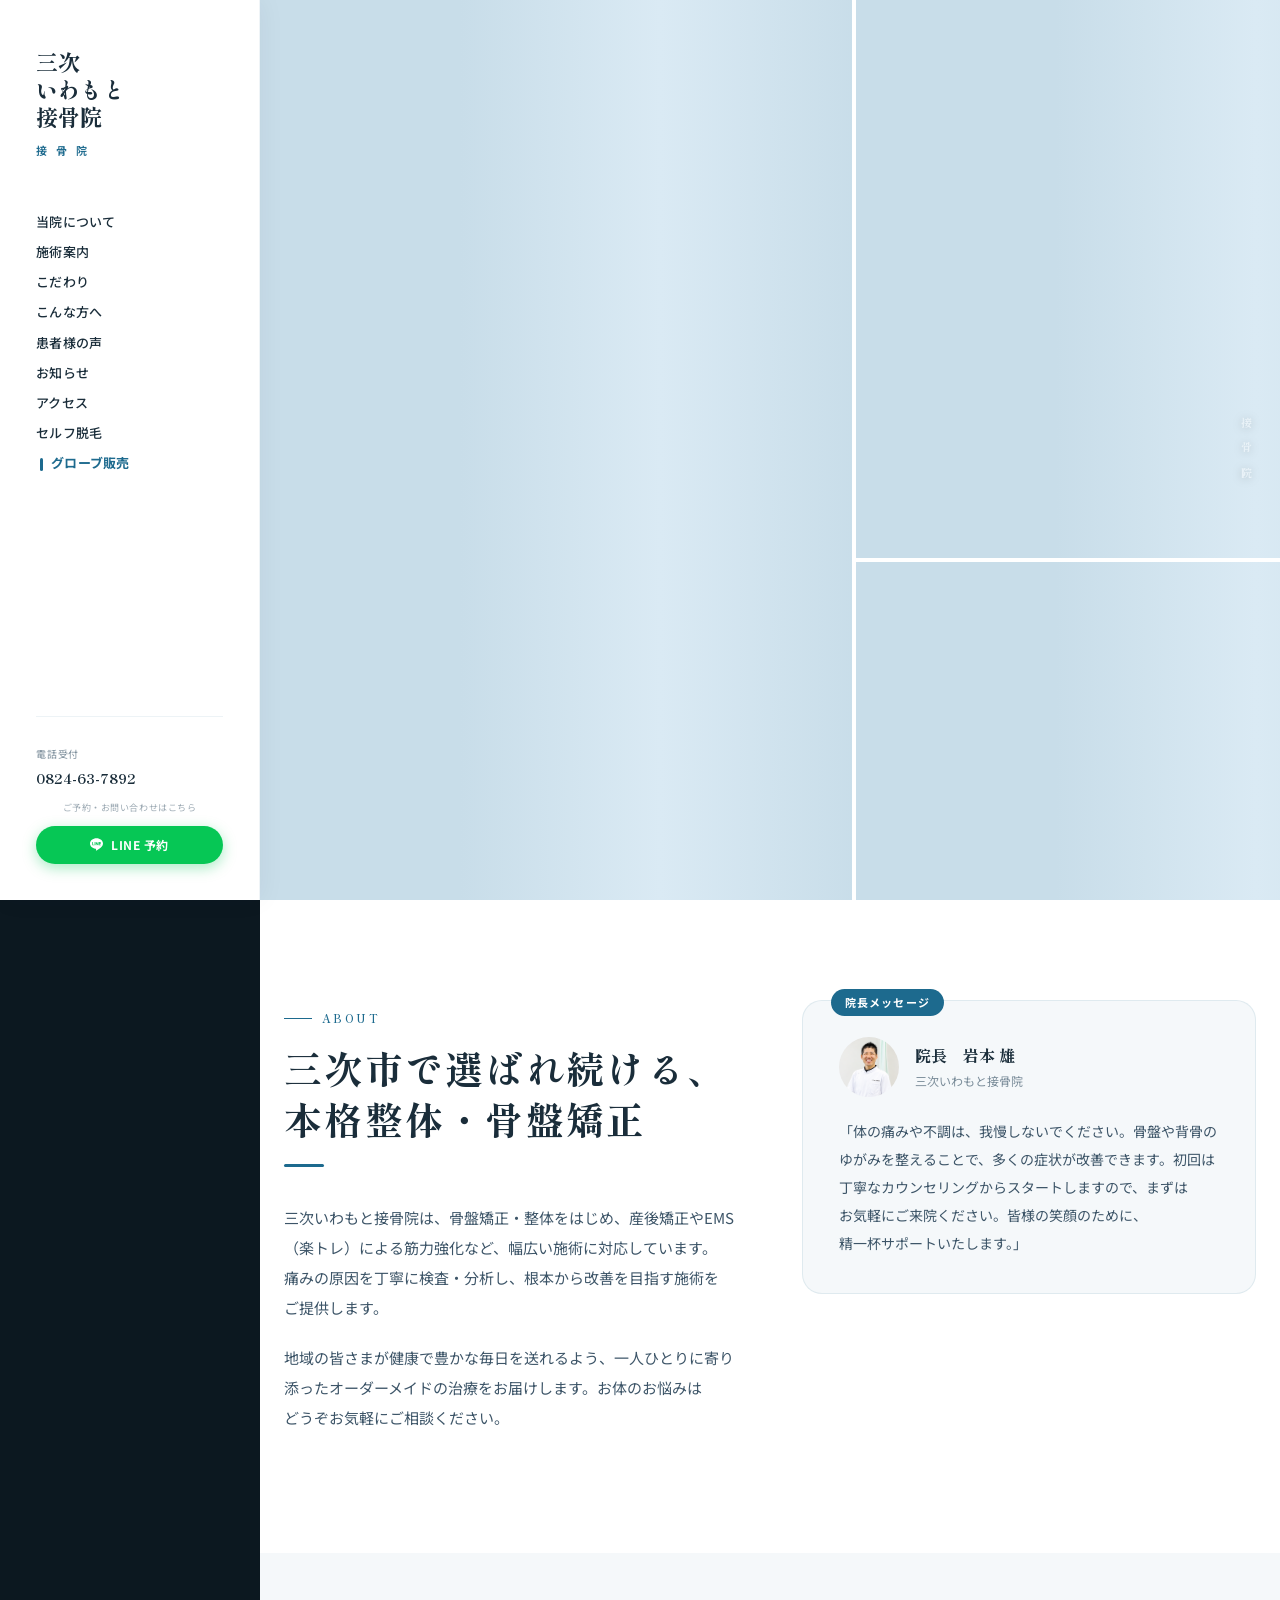
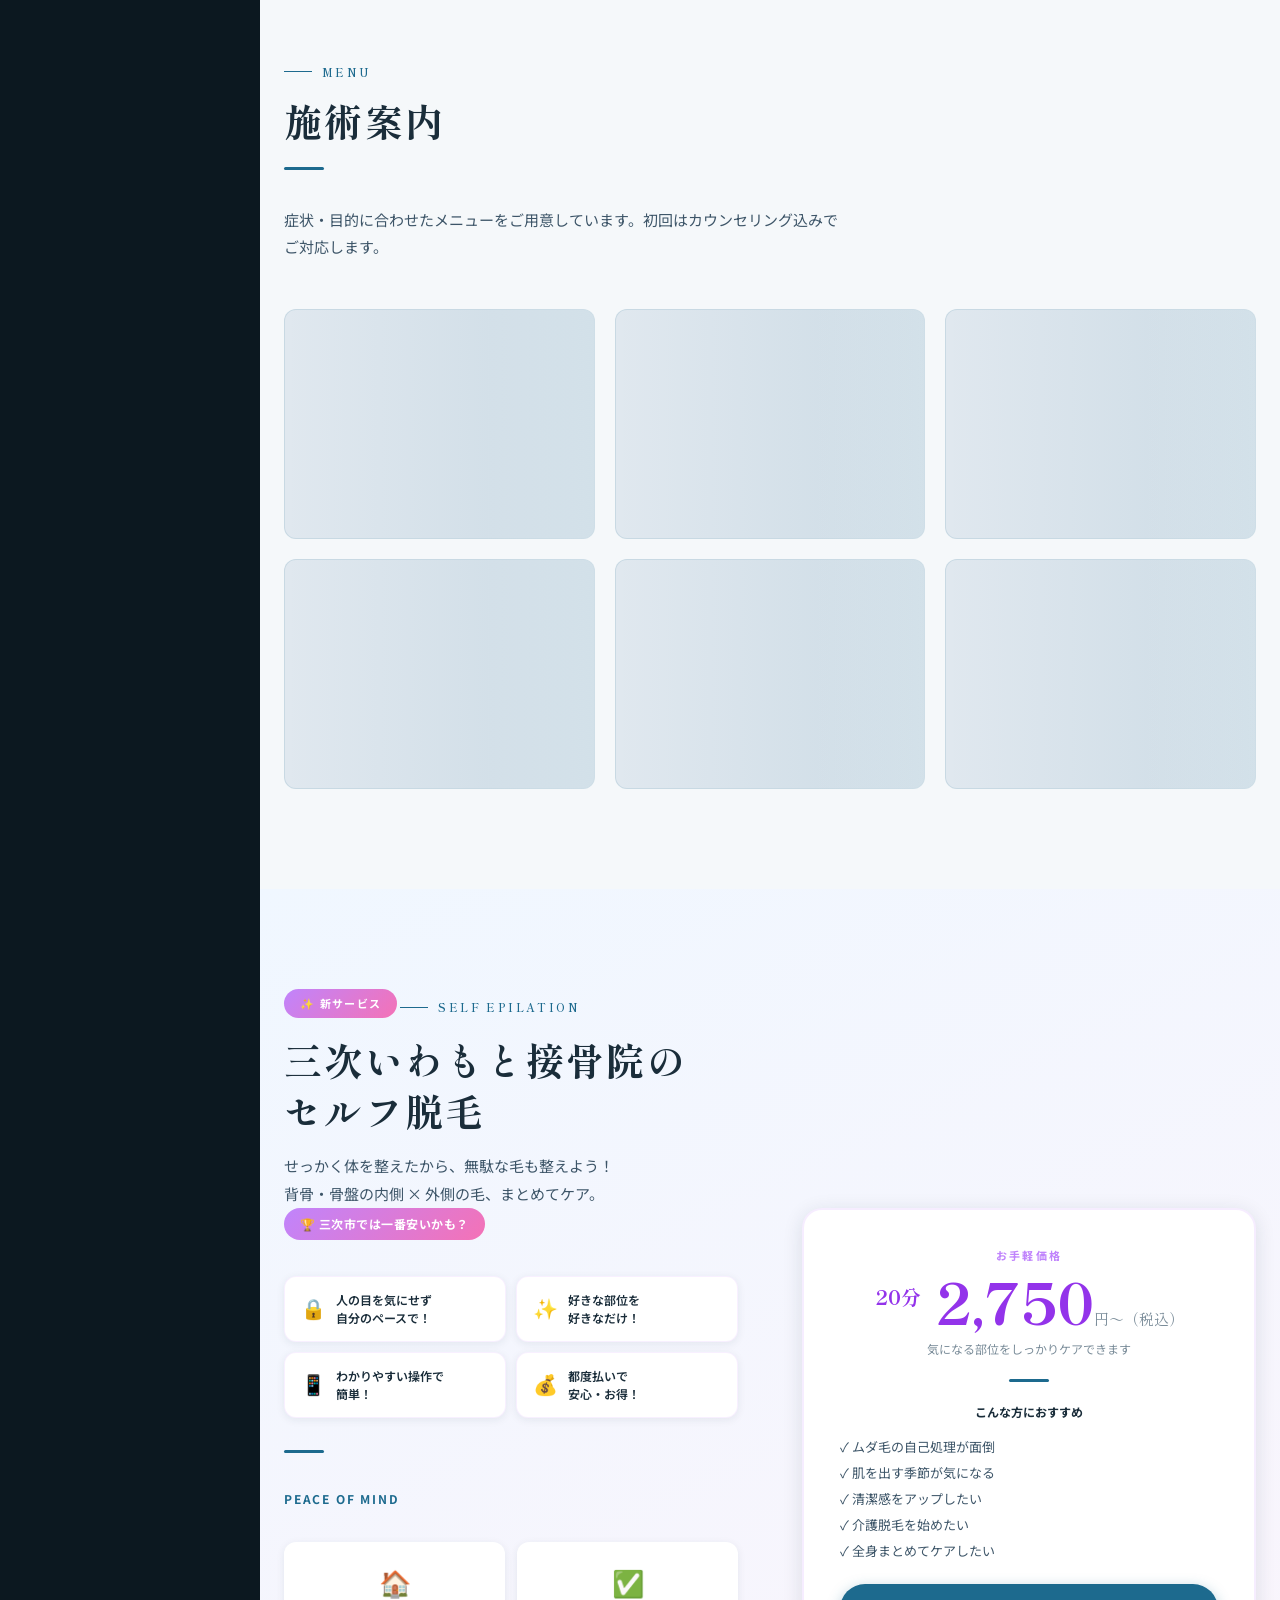
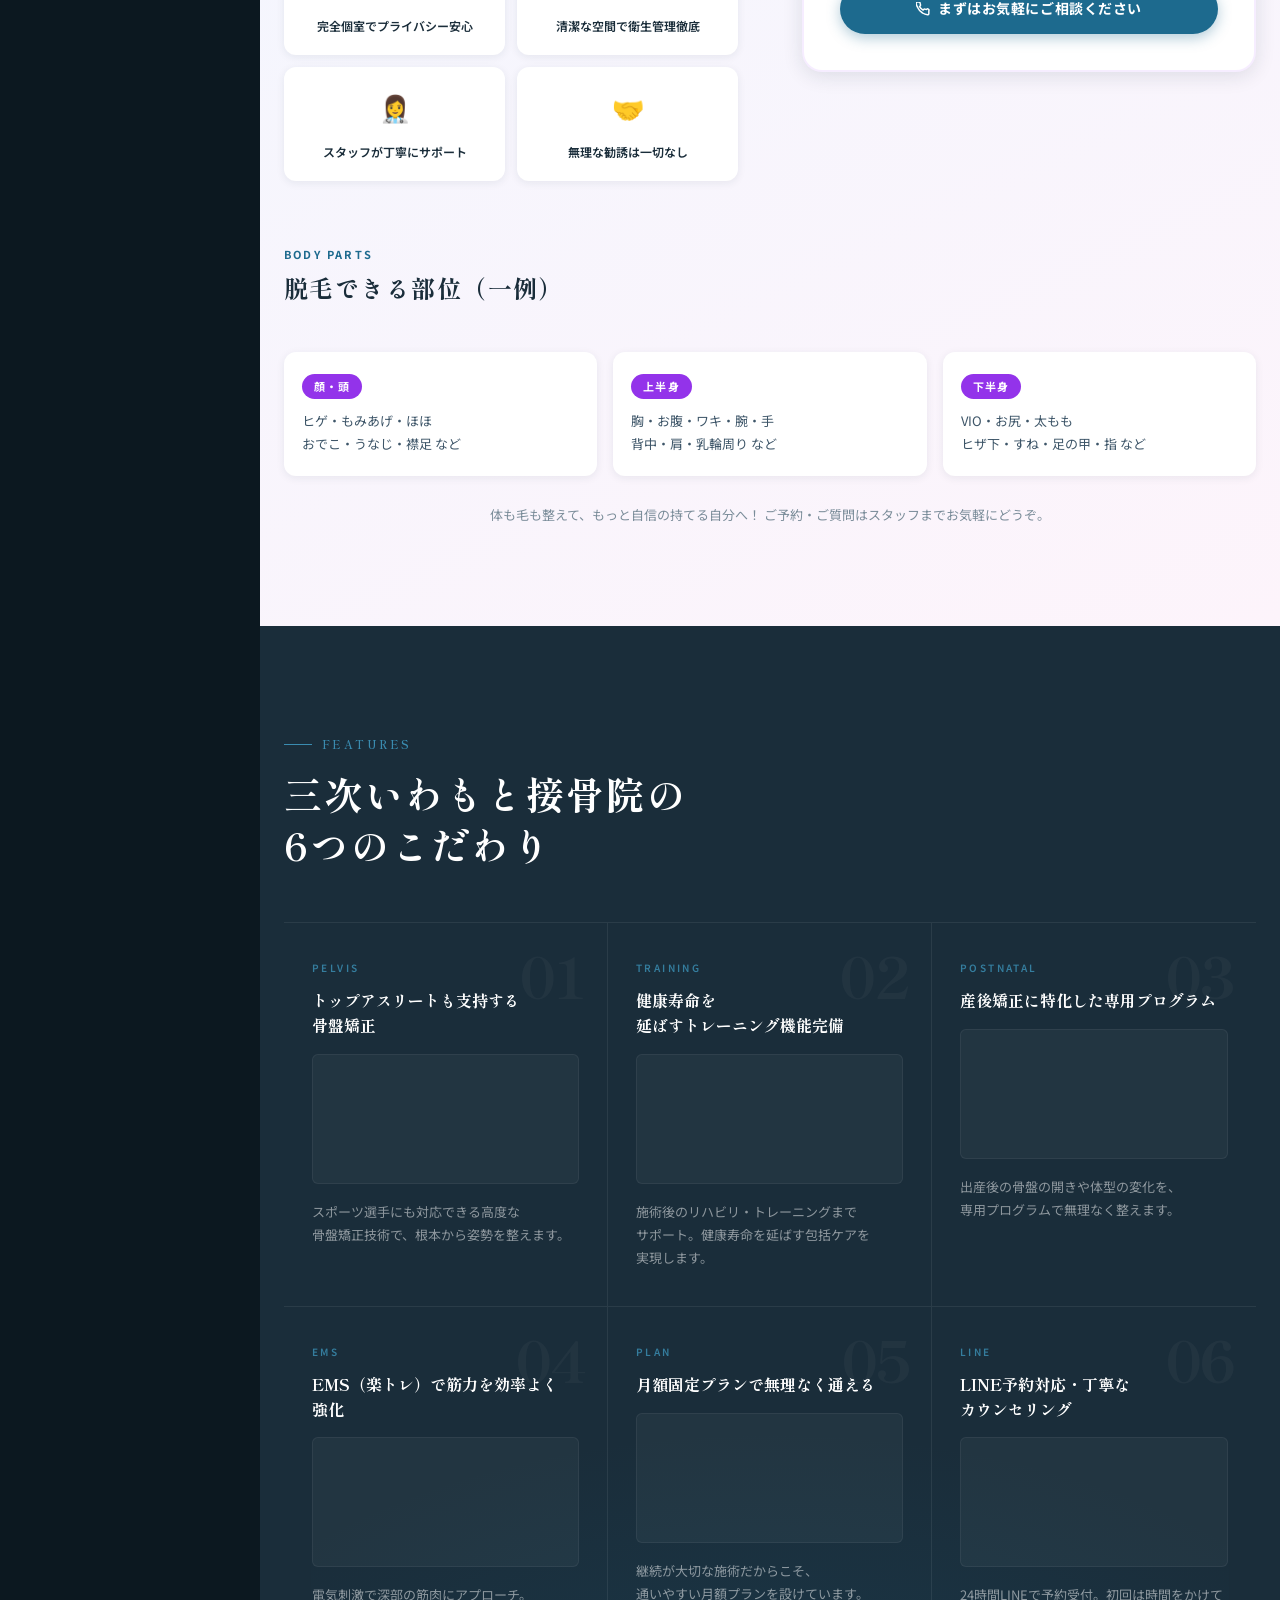
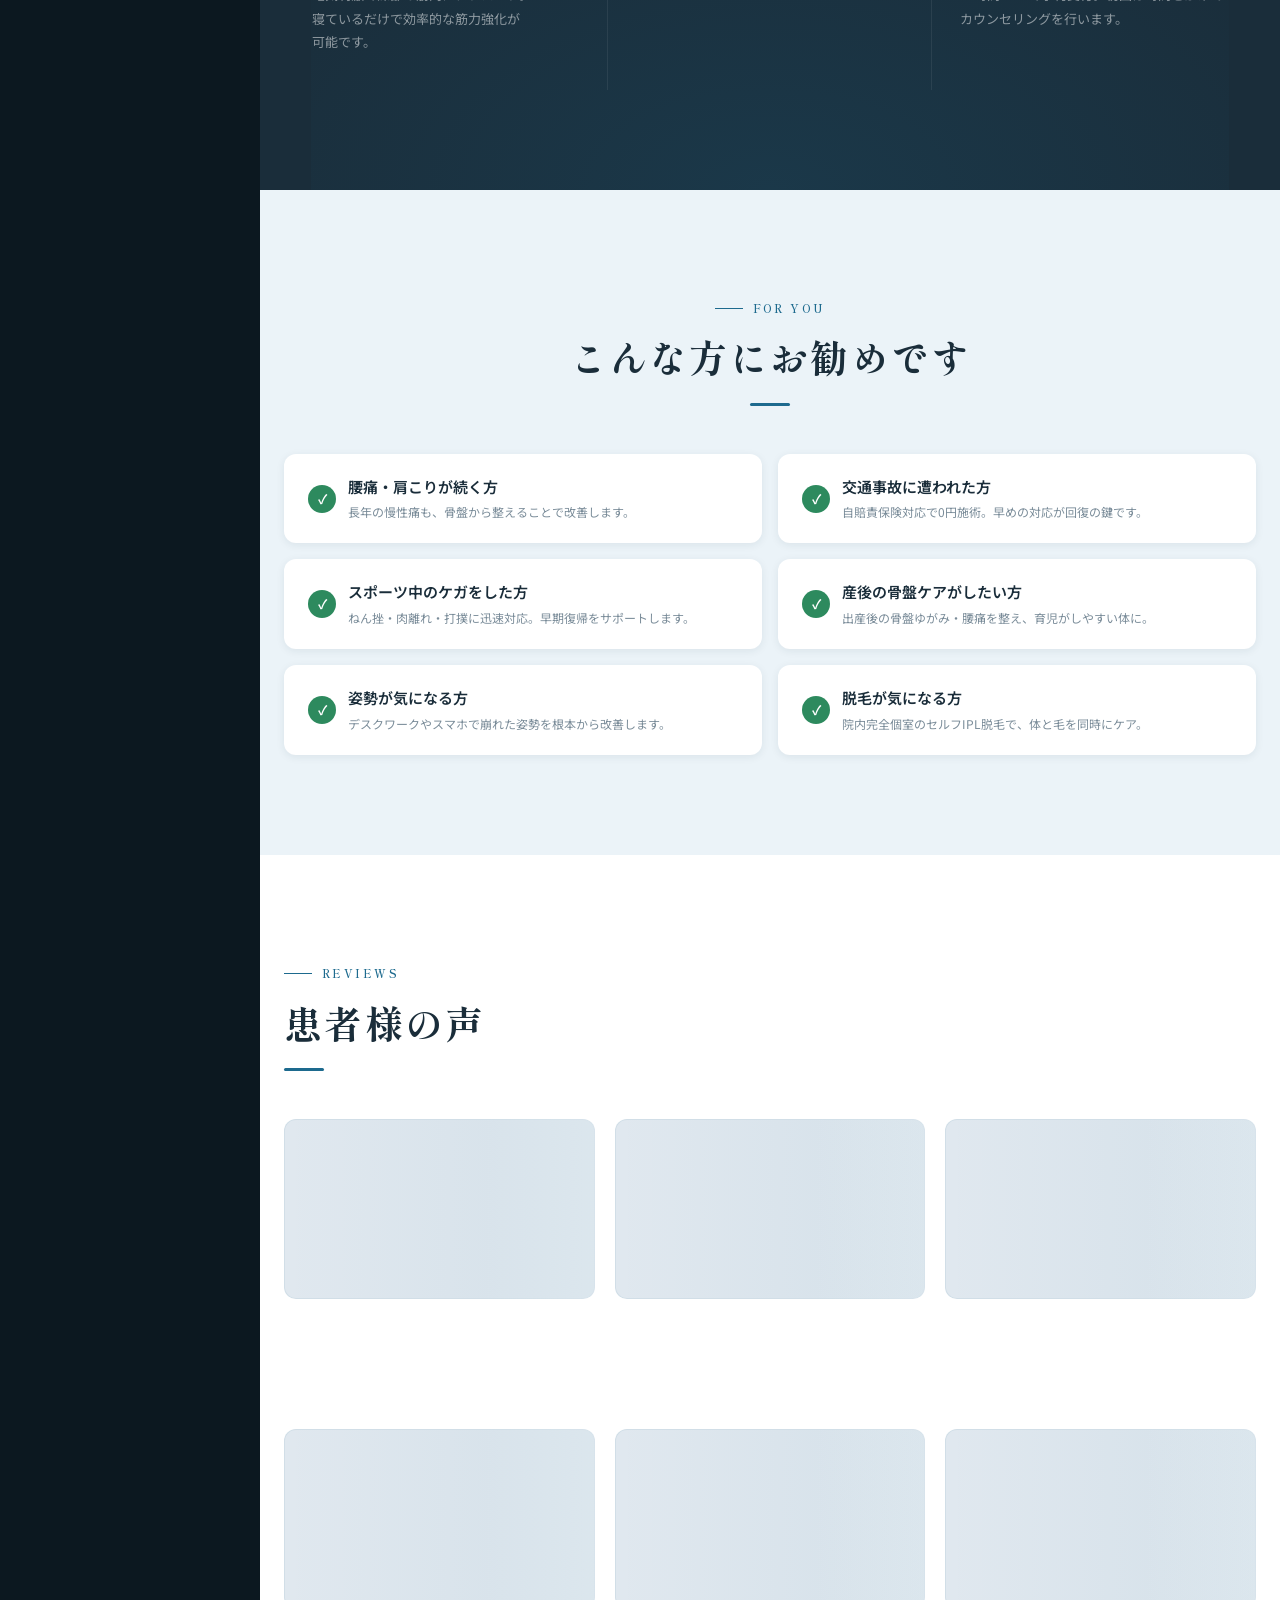
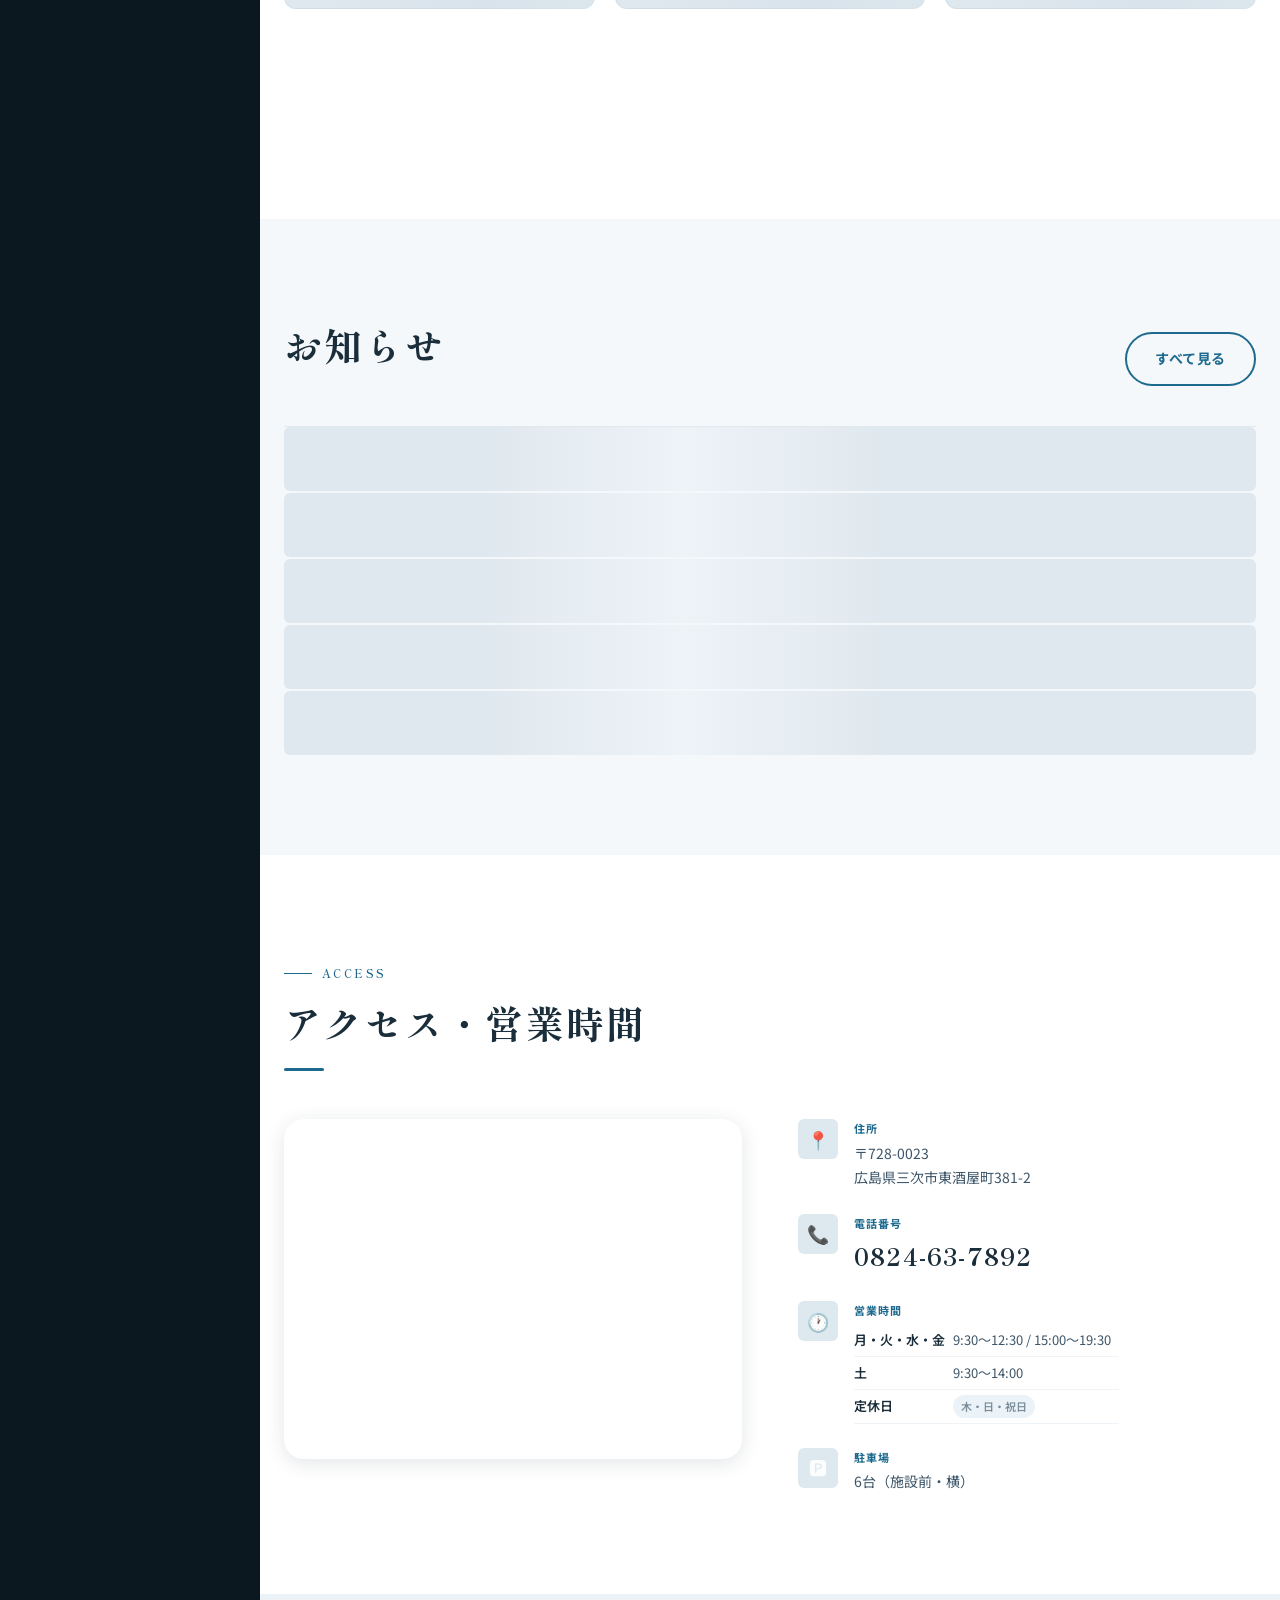
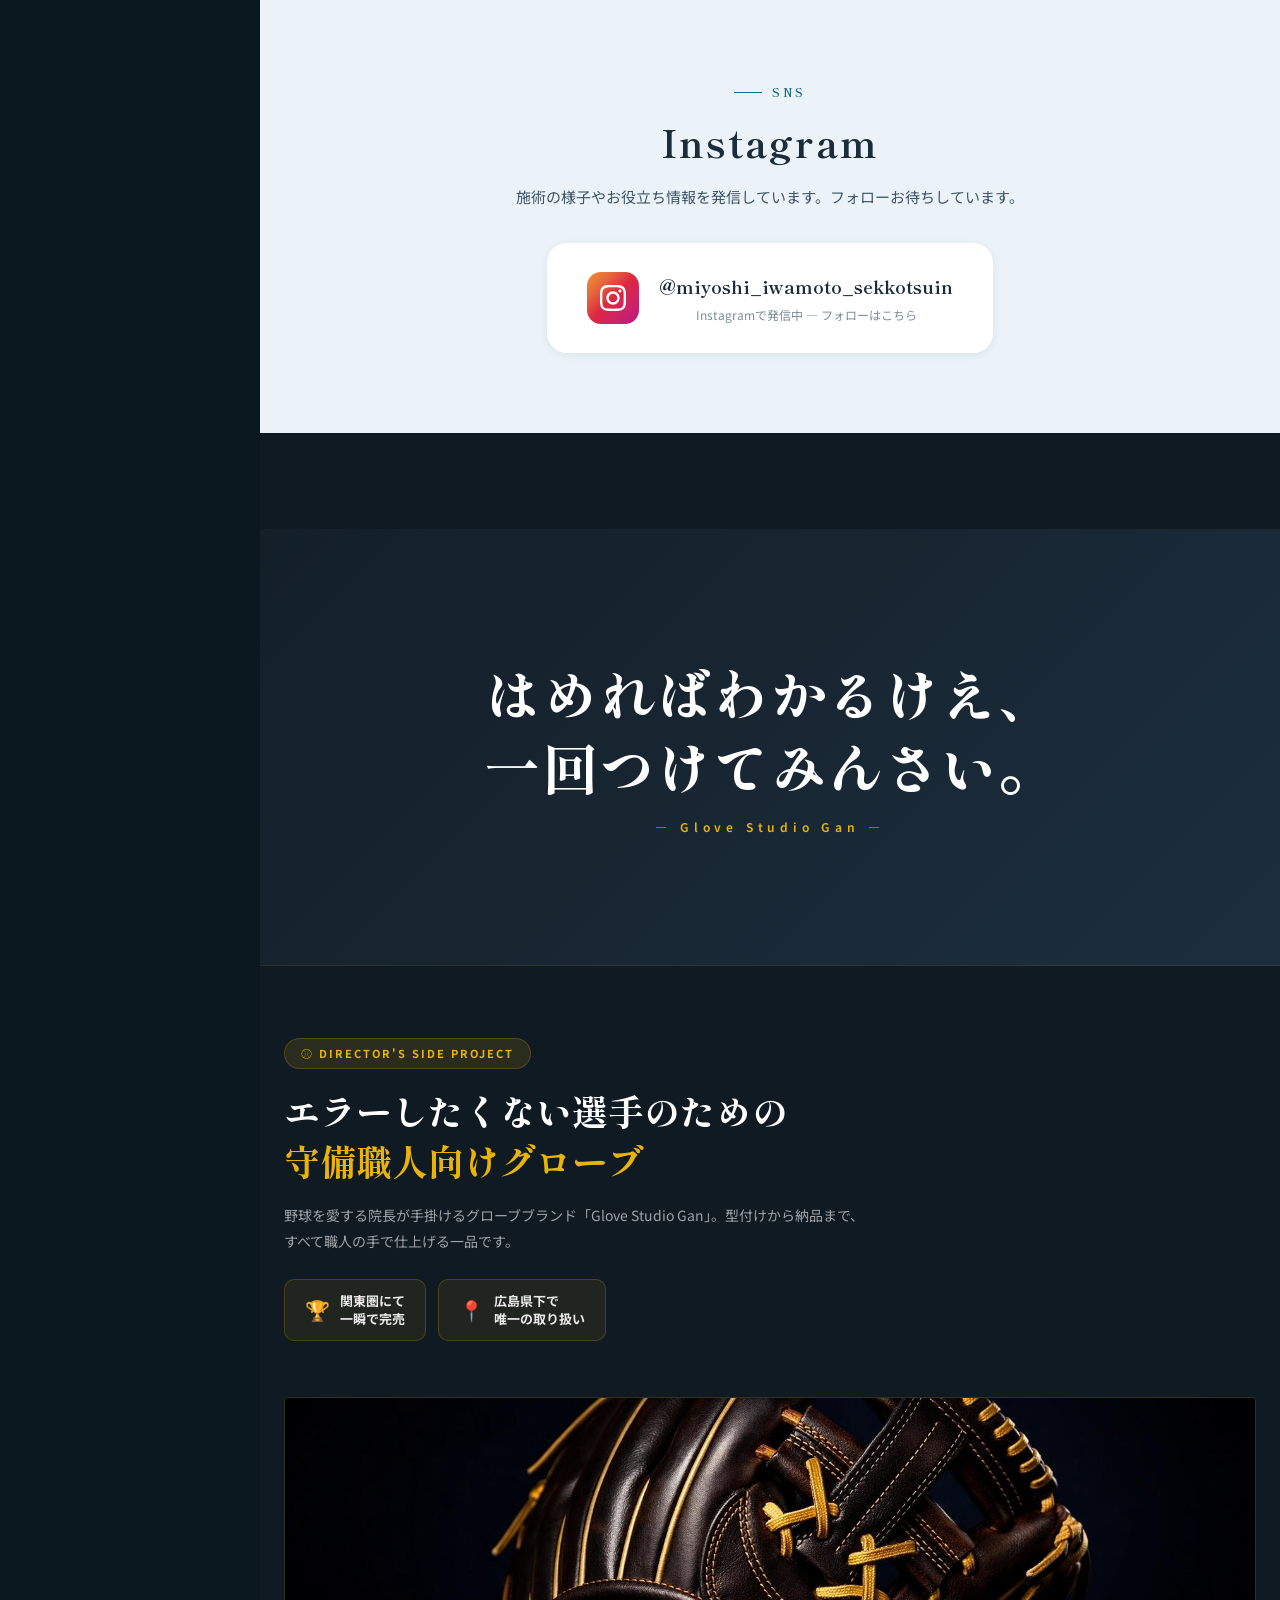
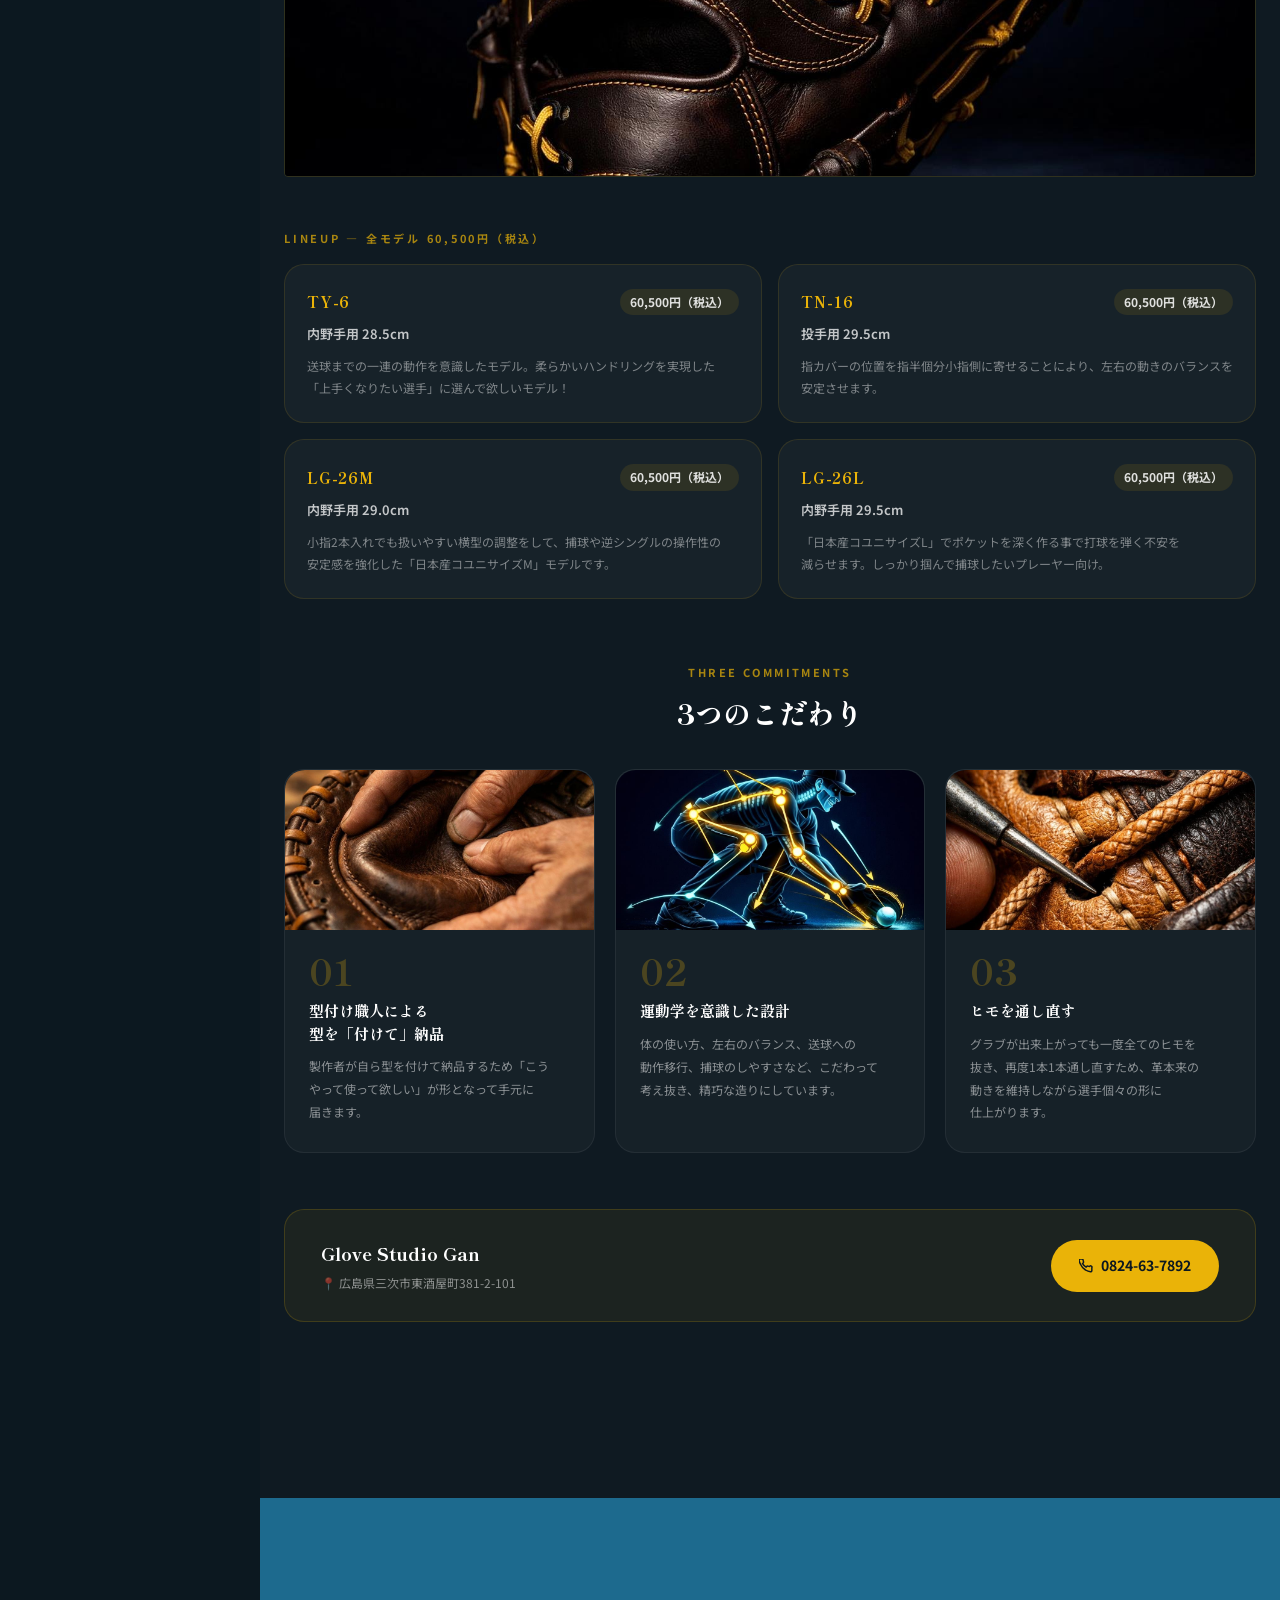
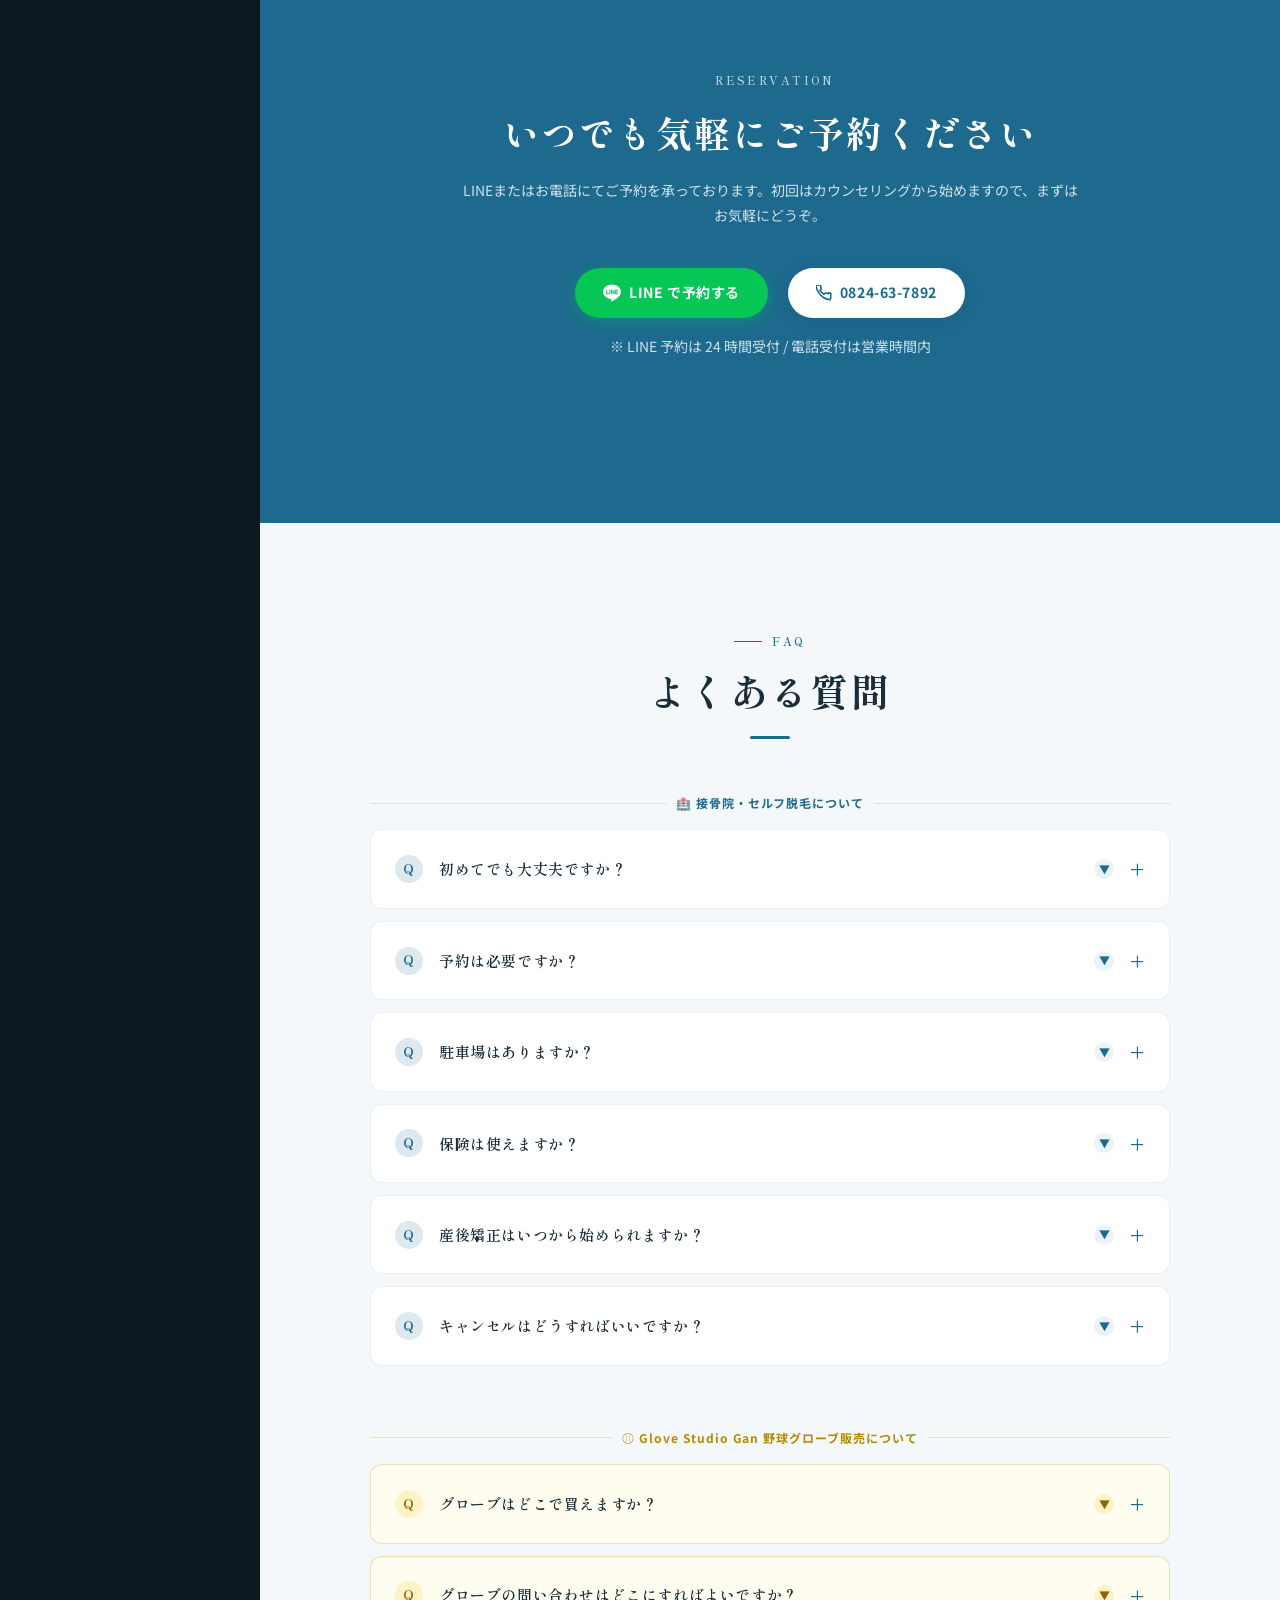
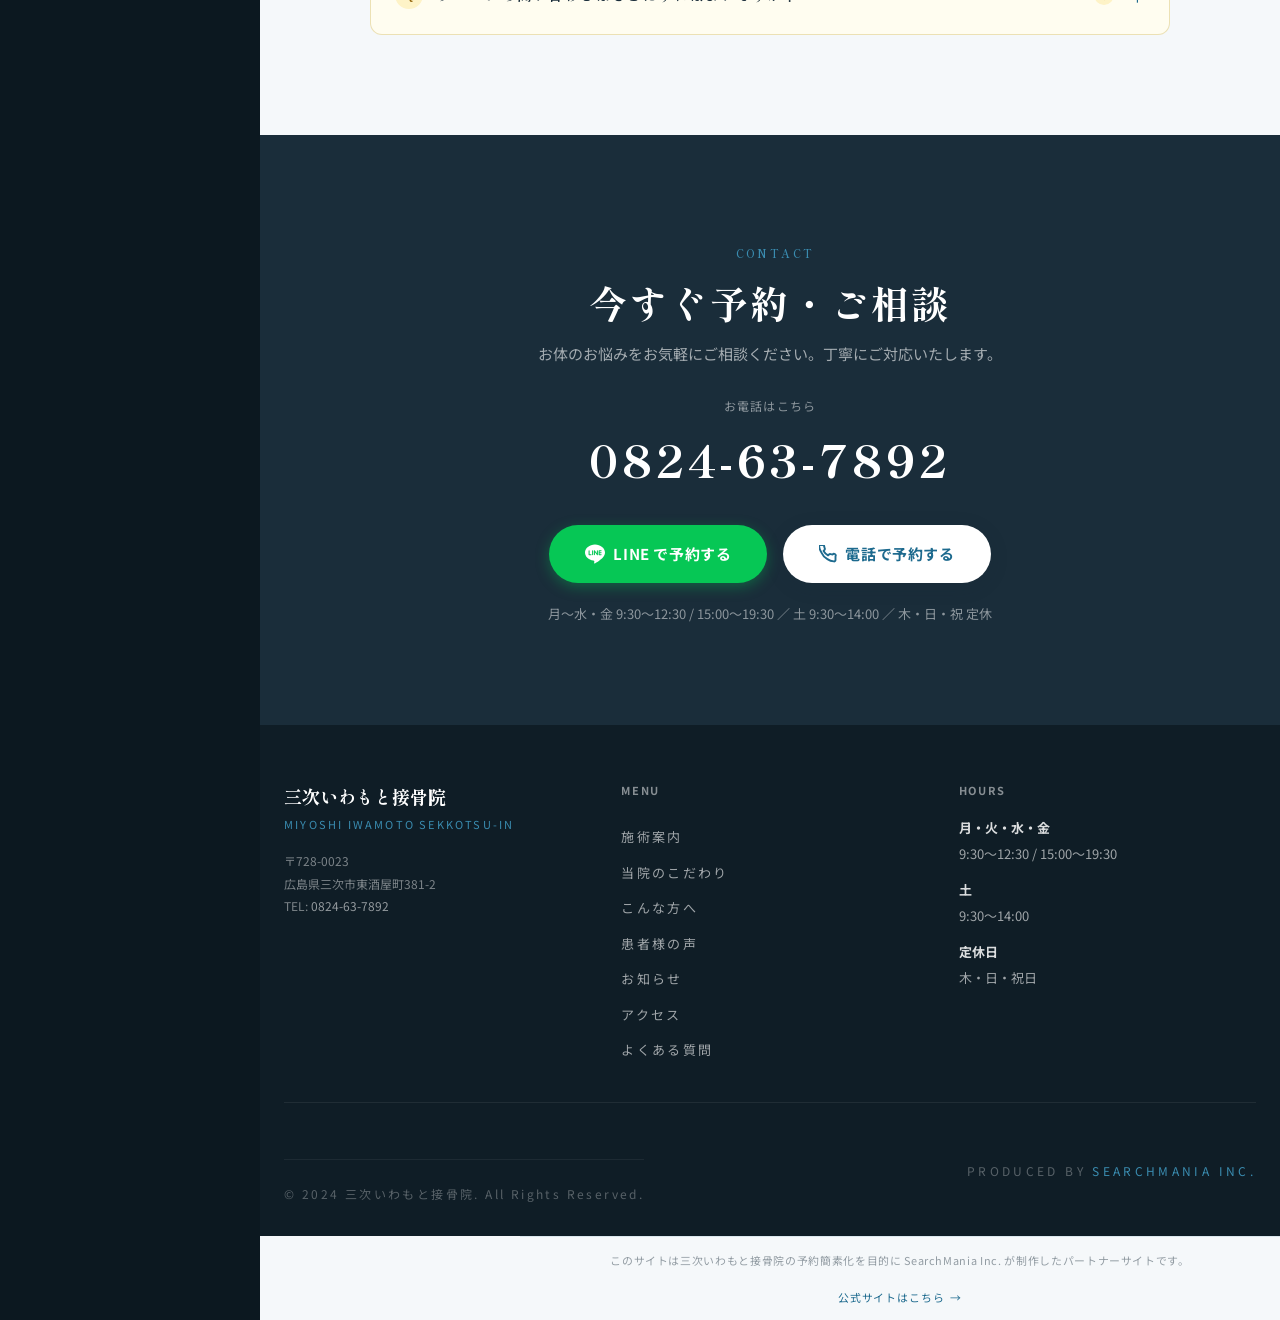
==== index.html @ 4d58960d "fix: equalize review card heights (fixed grid-auto-rows)" ====
<!DOCTYPE html>
<html lang="ja">
<head>
  <meta charset="UTF-8">
  <meta name="viewport" content="width=device-width, initial-scale=1.0">
  <title>三次いわもと接骨院 | 骨盤矯正・整体 | 広島県三次市</title>
  <meta name="description" content="広島県三次市の接骨院。骨盤矯正・整体・産後矯正・EMS（楽トレ）に対応。トップアスリートも支持する本格施術。LINE予約受付中。TEL 0824-63-7892。">
  <link rel="canonical" href="https://miyoshi-iwamoto.search-mania.net/">
  <link rel="icon" href="./favicon.svg" type="image/svg+xml">
  <meta name="google-site-verification" content="LZg90oxtbqi0v6An7Fc0uO3ufbqcmW4_Qp9mCI2u6wk" />
  <meta property="og:title" content="三次いわもと接骨院 | 骨盤矯正・整体 | 広島県三次市">
  <meta property="og:description" content="広島県三次市の接骨院。骨盤矯正・整体・産後矯正・EMS（楽トレ）に対応。LINE予約受付中。">
  <meta property="og:url" content="https://miyoshi-iwamoto.search-mania.net/">
  <meta property="og:image" content="./ogp.svg">
  <meta property="og:type" content="website">
  <meta name="twitter:card" content="summary_large_image">

  <!-- Fonts -->
  <link rel="preconnect" href="https://fonts.googleapis.com">
  <link rel="preconnect" href="https://fonts.gstatic.com" crossorigin>
  <link href="https://fonts.googleapis.com/css2?family=Shippori+Mincho:wght@400;600;700;800&family=Noto+Sans+JP:wght@300;400;500;700&display=swap" rel="stylesheet">

  <link rel="stylesheet" href="shared.css">

  <!-- JSON-LD -->
  <script type="application/ld+json">
  {
    "@context": "https://schema.org",
    "@type": "MedicalBusiness",
    "inLanguage": "ja",
    "name": "三次いわもと接骨院",
    "url": "https://miyoshi-iwamoto.search-mania.net/",
    "telephone": "0824-63-7892",
    "address": {
      "@type": "PostalAddress",
      "streetAddress": "東酒屋町381-2",
      "addressLocality": "三次市",
      "addressRegion": "広島県",
      "postalCode": "728-0023",
      "addressCountry": "JP"
    },
    "openingHoursSpecification": [
      {
        "@type": "OpeningHoursSpecification",
        "dayOfWeek": ["Monday","Tuesday","Wednesday","Friday"],
        "opens": "09:30",
        "closes": "12:30"
      },
      {
        "@type": "OpeningHoursSpecification",
        "dayOfWeek": ["Monday","Tuesday","Wednesday","Friday"],
        "opens": "15:00",
        "closes": "19:30"
      },
      {
        "@type": "OpeningHoursSpecification",
        "dayOfWeek": ["Saturday"],
        "opens": "09:30",
        "closes": "14:00"
      }
    ],
    "image": "https://miyoshi-iwamoto.search-mania.net/ogp.svg",
    "description": "広島県三次市の接骨院。骨盤矯正・整体・産後矯正・EMS（楽トレ）に対応。",
    "medicalSpecialty": "Musculoskeletal",
    "sameAs": [
      "https://mis-jsn.com/",
      "https://www.instagram.com/miyoshi_iwamoto_sekkotsuin/"
    ]
  }
  </script>

  <style>
    /* ===== CSS Variables ===== */
    :root {
      --bg: #F5F8FA;
      --bg-2: #EBF3F8;
      --bg-dark: #1A2D3A;
      --ink: #1A2D3A;
      --ink-soft: #3D5568;
      --accent: #1D6A8E;
      --accent-soft: #3A8CB0;
      --accent-faded: rgba(29, 106, 142, 0.15);
      --green: #2D8A5E;
      --muted: #7A8C99;
      --white: #FFFFFF;

      --font-display: 'Shippori Mincho', 'Hiragino Mincho ProN', serif;
      --font-body: 'Noto Sans JP', 'Hiragino Sans', sans-serif;

      --r-sm: 6px;
      --r-md: 12px;
      --r-lg: 20px;

      --shadow-sm: 0 2px 8px rgba(26,45,58,0.08);
      --shadow-md: 0 4px 20px rgba(26,45,58,0.12);
      --shadow-lg: 0 8px 40px rgba(26,45,58,0.16);

      --max-w: 1100px;
      --sidebar-w: 260px;
    }

    /* ===== Reset & Base ===== */
    *, *::before, *::after { box-sizing: border-box; margin: 0; padding: 0; }
    html { scroll-behavior: smooth; background: #0c1820; overflow-x: hidden; max-width: 100vw; }
    body {
      font-family: var(--font-body);
      background: var(--bg);
      color: var(--ink);
      line-height: 1.7;
      font-size: 15px;
      -webkit-font-smoothing: antialiased;
      margin-left: var(--sidebar-w);
      word-break: auto-phrase;
      overflow-x: hidden;
    }
    @media (max-width: 860px) {
      body { margin-left: 0 !important; padding-top: 60px; overflow-x: hidden; }
    }
    img { max-width: 100%; height: auto; display: block; }
    a { color: inherit; text-decoration: none; }
    ul, ol { list-style: none; }
    button { cursor: pointer; border: none; background: none; font: inherit; }

    /* ===== Utility ===== */
    .wrap { max-width: var(--max-w); margin: 0 auto; padding: 0 24px; }
    .section-label {
      font-family: var(--font-display);
      font-size: 11px;
      font-weight: 600;
      letter-spacing: 0.22em;
      text-transform: uppercase;
      color: var(--accent);
      display: inline-flex;
      align-items: center;
      gap: 10px;
      margin-bottom: 14px;
    }
    .section-label::before {
      content: '';
      display: inline-block;
      width: 0;
      height: 1px;
      background: currentColor;
      transition: width 0.8s cubic-bezier(0.16, 1, 0.3, 1) 0.15s;
    }
    .reveal.in .section-label::before,
    .in .section-label::before {
      width: 28px;
    }
    .section-title {
      font-family: var(--font-display);
      font-size: clamp(26px, 4vw, 38px);
      font-weight: 700;
      color: var(--ink);
      line-height: 1.35;
      margin-bottom: 16px;
    }
    .section-lead {
      font-size: 15px;
      color: var(--ink-soft);
      max-width: 620px;
      line-height: 1.85;
    }

    /* ===== Reveal ===== */
    .reveal {
      opacity: 0;
      transform: translateY(24px);
      transition: opacity 0.7s cubic-bezier(0.16, 1, 0.3, 1), transform 0.7s cubic-bezier(0.16, 1, 0.3, 1);
    }
    .reveal.in {
      opacity: 1;
      transform: none;
    }
    .reveal-clip {
      clip-path: inset(0 100% 0 0);
      opacity: 0;
      transition: opacity 0.4s ease, clip-path 0.9s cubic-bezier(0.16, 1, 0.3, 1);
    }
    .reveal-clip.in {
      clip-path: inset(0 0% 0 0);
      opacity: 1;
    }
    .reveal-stagger > * {
      opacity: 0;
      transform: translateY(20px);
      transition: opacity 0.6s cubic-bezier(0.16, 1, 0.3, 1), transform 0.6s cubic-bezier(0.16, 1, 0.3, 1);
    }
    .reveal-stagger > *.in {
      opacity: 1;
      transform: none;
    }
    .reveal-stagger > *:nth-child(1) { transition-delay: 0.04s; }
    .reveal-stagger > *:nth-child(2) { transition-delay: 0.10s; }
    .reveal-stagger > *:nth-child(3) { transition-delay: 0.16s; }
    .reveal-stagger > *:nth-child(4) { transition-delay: 0.22s; }
    .reveal-stagger > *:nth-child(5) { transition-delay: 0.28s; }
    .reveal-stagger > *:nth-child(6) { transition-delay: 0.34s; }

    /* ===== Buttons ===== */
    .btn {
      display: inline-flex;
      align-items: center;
      justify-content: center;
      gap: 8px;
      padding: 13px 28px;
      border-radius: 50px;
      font-family: var(--font-body);
      font-size: 14px;
      font-weight: 700;
      letter-spacing: 0.04em;
      transition: all 0.25s ease;
      white-space: nowrap;
    }
    .btn-primary {
      background: var(--accent);
      color: var(--white);
      box-shadow: 0 4px 14px rgba(29,106,142,0.35);
    }
    .btn-primary:hover {
      background: var(--accent-soft);
      transform: translateY(-1px);
      box-shadow: 0 6px 20px rgba(29,106,142,0.45);
    }
    .btn-outline {
      border: 2px solid var(--accent);
      color: var(--accent);
    }
    .btn-outline:hover {
      background: var(--accent-faded);
    }
    .btn-line {
      background: #06C755;
      color: var(--white);
      box-shadow: 0 4px 14px rgba(6,199,85,0.35);
    }
    .btn-line:hover {
      background: #05b04c;
      transform: translateY(-1px);
    }
    .btn-white {
      background: var(--white);
      color: var(--accent);
      box-shadow: var(--shadow-md);
    }
    .btn-white:hover {
      background: var(--bg-2);
      transform: translateY(-1px);
    }
    .btn-tel {
      background: var(--bg-dark);
      color: var(--white);
    }
    .btn-tel:hover {
      background: #253f52;
      transform: translateY(-1px);
    }

    /* ===== CMS Loading (skeleton) ===== */
    @keyframes shimmer {
      0%   { background-position: -400px 0; }
      100% { background-position: 400px 0; }
    }
    @keyframes fadeInUp {
      from { opacity: 0; transform: translateY(28px); }
      to   { opacity: 1; transform: translateY(0); }
    }
    @keyframes clipReveal {
      from { clip-path: inset(0 100% 0 0); opacity: 0; }
      to   { clip-path: inset(0 0% 0 0); opacity: 1; }
    }
    @keyframes scaleIn {
      from { opacity: 0; transform: scale(0.95) translateY(16px); }
      to   { opacity: 1; transform: scale(1) translateY(0); }
    }
    .skel-base {
      background: linear-gradient(90deg, #e0e8ef 25%, #edf3f7 50%, #e0e8ef 75%);
      background-size: 800px 100%;
      animation: shimmer 1.4s infinite linear;
      border-radius: var(--r-sm);
    }

    /* ===== SIDEBAR ===== */
    #sidebar {
      position: fixed;
      left: 0; top: 0; height: 100vh; width: var(--sidebar-w);
      background: var(--white);
      z-index: 900;
      display: flex;
      flex-direction: column;
      padding: 48px 36px 0;
      border-right: 1px solid rgba(29,106,142,0.07);
      box-shadow: 2px 0 24px rgba(26,45,58,0.05);
      overflow-y: hidden;
    }
    .sidebar-logo {
      display: block;
      text-decoration: none;
      margin-bottom: 52px;
      flex-shrink: 0;
    }
    .sidebar-logo .name {
      font-family: var(--font-display);
      font-size: 22px;
      font-weight: 800;
      color: var(--ink);
      line-height: 1.25;
      letter-spacing: 0.01em;
    }
    .sidebar-logo .sub {
      font-size: 11px;
      letter-spacing: 0.32em;
      color: var(--accent);
      margin-top: 10px;
      font-weight: 600;
    }
    .sidebar-nav {
      display: flex;
      flex-direction: column;
      gap: 8px;
      flex: 1;
      overflow-y: auto;
      overflow-x: hidden;
      padding-bottom: 16px;
      scrollbar-width: none;
      -ms-overflow-style: none;
    }
    .sidebar-nav::-webkit-scrollbar { display: none; }
    .sidebar-nav a {
      font-size: 13px;
      font-weight: 500;
      color: var(--ink);
      letter-spacing: 0.02em;
      transition: color 0.2s, transform 0.2s;
      display: block;
      text-decoration: none;
    }
    .sidebar-nav a:hover { color: var(--accent); transform: translateX(4px); }
    .sidebar-nav a.active {
      color: var(--accent);
      font-weight: 700;
      transform: translateX(4px);
    }
    .sidebar-nav a.active::before {
      content: '';
      display: inline-block;
      width: 3px;
      height: 1em;
      background: var(--accent);
      border-radius: 2px;
      margin-right: 8px;
      vertical-align: middle;
    }
    .sidebar-bottom {
      flex-shrink: 0;
      padding: 28px 0 36px;
      display: flex;
      flex-direction: column;
      gap: 10px;
      border-top: 1px solid rgba(29,106,142,0.08);
      background: var(--white);
    }
    .sidebar-reserve-label {
      display: block;
      font-size: 9px;
      letter-spacing: 0.06em;
      color: var(--muted);
      text-align: center;
      opacity: 0.75;
    }
    .sidebar-tel {
      display: block;
      text-decoration: none;
    }
    .sidebar-tel small {
      display: block;
      font-size: 10px;
      letter-spacing: 0.08em;
      color: var(--muted);
      margin-bottom: 3px;
    }
    .sidebar-tel span {
      font-family: var(--font-display);
      font-size: 14px;
      font-weight: 700;
      color: var(--ink);
    }
    @media (max-width: 860px) {
      body { margin-left: 0 !important; padding-top: 52px; overflow-x: hidden; width: 100%; max-width: 100vw; }
      section { padding-left: 0 !important; padding-right: 0 !important; }
      section[id] { scroll-margin-top: 52px; }
      #sidebar {
        width: 100%; height: 52px;
        flex-direction: row; align-items: stretch;
        padding: 0 10px 0 14px;
        box-shadow: var(--shadow-sm);
        border-right: none;
        border-bottom: 1px solid rgba(29,106,142,0.08);
        position: fixed; top: 0; left: 0; right: 0; bottom: auto;
        overflow: hidden;
        gap: 0;
      }
      .sidebar-logo {
        margin-bottom: 0; flex-shrink: 0;
        display: flex; align-items: center; padding-right: 10px;
      }
      .sidebar-logo .name {
        font-size: 11px; line-height: 1.2; white-space: nowrap;
      }
      .sidebar-logo .name br { display: none; }
      .sidebar-logo .sub { display: none; }
      .sidebar-nav {
        display: flex;
        flex-direction: row;
        flex: 1;
        overflow-x: auto;
        overflow-y: hidden;
        scrollbar-width: none;
        -ms-overflow-style: none;
        gap: 0;
        padding: 0;
        align-items: stretch;
      }
      .sidebar-nav::-webkit-scrollbar { display: none; }
      .sidebar-nav a {
        flex: 0 0 auto;
        white-space: nowrap;
        padding: 0 10px;
        font-size: 11px;
        font-weight: 500;
        height: 52px;
        line-height: 52px;
        border-bottom: 2px solid transparent;
        display: block;
        transform: none !important;
        letter-spacing: 0.03em;
        transition: color 0.2s, border-color 0.2s;
      }
      .sidebar-nav a.active {
        color: var(--accent);
        font-weight: 600;
        border-bottom-color: var(--accent);
        transform: none !important;
      }
      .sidebar-nav a.active::before { display: none; }
      .sidebar-reserve-label { display: none; }
      .sidebar-bottom {
        position: static; flex-shrink: 0;
        flex-direction: row; margin-left: 0;
        gap: 0; align-items: center; background: transparent;
        padding: 0; border-top: none;
      }
      .sidebar-tel { display: none; }
      #h-line {
        width: 36px; height: 36px;
        border-radius: 50%;
        padding: 0 !important;
        font-size: 0 !important;
        flex-shrink: 0; gap: 0;
      }
      #h-line svg { width: 20px; height: 20px; }
    }
    @media (max-width: 480px) {
      .sidebar-nav a { padding: 0 8px; }
      .btn { white-space: normal !important; text-align: center; }
    }

    /* ===== MOBILE TABS (使用しない) ===== */
    .mobile-tabs { display: none !important; }

    /* ===== HERO ===== */
    #hero {
      min-height: 100svh;
      background: var(--bg-dark);
      position: relative;
      overflow: hidden;
    }
    .hero-visual {
      position: absolute;
      inset: 0;
    }
    .hero-grid {
      position: absolute; inset: 0;
      display: grid;
      grid-template-columns: 58% 42%;
      grid-template-rows: 62% 38%;
      gap: 4px;
      padding: 0;
      background: #fff;
    }
    .hero-grid .cell:first-child {
      grid-row: 1 / 3;
    }
    .hero-grid .cell {
      border-radius: 0;
      overflow: hidden;
      position: relative;
      background: #d8e6ef;
    }
    .hero-grid .cell.cms-loading {
      animation: shimmer 1.6s infinite linear;
      background: linear-gradient(90deg, #c8dde9 25%, #daeaf4 50%, #c8dde9 75%);
      background-size: 800px 100%;
    }
    .hero-grid .cell img {
      width: 100%; height: 100%;
      object-fit: cover; display: block;
      transition: transform 0.8s cubic-bezier(0.16, 1, 0.3, 1);
    }
    .hero-grid .cell:hover img { transform: scale(1.04); }
    .hero-vert-label {
      position: absolute;
      right: 24px; top: 50%; transform: translateY(-50%);
      writing-mode: vertical-rl;
      font-family: var(--font-display);
      font-size: 11px; letter-spacing: 0.5em;
      color: var(--white); opacity: 0.45;
      font-weight: 700; z-index: 3;
      pointer-events: none; user-select: none;
      text-shadow: 0 1px 8px rgba(0,0,0,0.4);
    }
    @media (max-width: 860px) {
      #hero { min-height: 65svh; }
      .hero-vert-label { display: none; }
      .hero-grid { gap: 3px; }
    }

    /* ===== ABOUT ===== */
    #about {
      padding: 100px 0;
      background: var(--white);
    }
    .about-inner {
      display: grid;
      grid-template-columns: 1fr 1fr;
      gap: 64px;
      align-items: start;
    }
    .about-body p {
      color: var(--ink-soft);
      line-height: 2;
      margin-bottom: 20px;
      font-size: 15px;
    }
    .about-card {
      background: var(--bg);
      border-radius: var(--r-lg);
      padding: 36px;
      border: 1px solid rgba(29,106,142,0.1);
      position: relative;
    }
    .about-card::before {
      content: '院長メッセージ';
      position: absolute;
      top: -12px;
      left: 28px;
      background: var(--accent);
      color: var(--white);
      font-size: 11px;
      font-weight: 700;
      letter-spacing: 0.1em;
      padding: 4px 14px;
      border-radius: 50px;
    }
    .about-director {
      display: flex;
      align-items: center;
      gap: 16px;
      margin-bottom: 20px;
    }
    .director-avatar {
      width: 60px;
      height: 60px;
      border-radius: 50%;
      background: var(--accent-faded);
      display: flex;
      align-items: center;
      justify-content: center;
      overflow: hidden;
      flex-shrink: 0;
    }
    .director-avatar img {
      width: 100%;
      height: 100%;
      object-fit: cover;
    }
    .director-avatar svg {
      width: 32px;
      height: 32px;
      fill: var(--accent);
    }
    .director-name {
      font-family: var(--font-display);
      font-size: 16px;
      font-weight: 700;
      color: var(--ink);
    }
    .director-title {
      font-size: 12px;
      color: var(--muted);
      margin-top: 2px;
    }
    .about-card p {
      font-size: 14px;
      color: var(--ink-soft);
      line-height: 2;
    }
    @media (max-width: 768px) {
      .about-inner { grid-template-columns: 1fr; gap: 40px; }
    }

    /* ===== MENU ===== */
    #menu {
      padding: 100px 0;
      background: var(--bg);
    }
    #menuGrid {
      display: grid;
      grid-template-columns: repeat(3, 1fr);
      gap: 20px;
      margin-top: 48px;
    }
    .menu-skel {
      height: 160px;
      border-radius: var(--r-md);
    }
    .menu-card {
      background: var(--white);
      border-radius: var(--r-md);
      padding: 28px 24px;
      box-shadow: var(--shadow-sm);
      border: 1px solid rgba(29,106,142,0.08);
      transition: transform 0.25s ease, box-shadow 0.25s ease;
    }
    .menu-card:hover {
      transform: translateY(-3px);
      box-shadow: var(--shadow-md);
    }
    .menu-card .price {
      font-family: var(--font-display);
      font-size: 20px;
      font-weight: 700;
      color: var(--accent);
      margin-bottom: 8px;
    }
    .menu-card .price small {
      font-size: 13px;
      font-weight: 400;
      color: var(--muted);
    }
    .menu-card .m-title {
      display: inline-block;
      font-weight: 700;
      font-size: 12px;
      letter-spacing: .08em;
      color: var(--accent);
      background: rgba(29,106,142,0.08);
      border-radius: 4px;
      padding: 3px 10px;
      margin-bottom: 10px;
    }
    .menu-card .m-title:empty { display: none; }
    .menu-card .m-desc {
      font-size: 13px;
      color: var(--muted);
      line-height: 1.7;
    }
    @media (max-width: 768px) {
      #menuGrid { grid-template-columns: 1fr 1fr; }
    }
    @media (max-width: 480px) {
      #menuGrid { grid-template-columns: 1fr; }
    }

    /* ===== FEATURES ===== */
    #features {
      padding: 100px 0;
      background: var(--bg-dark);
      position: relative;
      overflow: hidden;
    }
    #features::before {
      content: '';
      position: absolute;
      bottom: 0; left: 50%; transform: translateX(-50%);
      width: 90%; height: 55%;
      background: radial-gradient(ellipse 100% 80% at 50% 100%, rgba(29,106,142,0.18) 0%, transparent 70%);
      pointer-events: none;
    }
    #features .section-title { color: var(--white); }
    #features .section-label { color: var(--accent-soft); }
    .features-grid {
      display: grid;
      grid-template-columns: repeat(3, 1fr);
      margin-top: 52px;
      border-top: 1px solid rgba(255,255,255,0.07);
    }
    .feat-card {
      padding: 36px 28px;
      border-right: 1px solid rgba(255,255,255,0.07);
      border-bottom: 1px solid rgba(255,255,255,0.07);
      transition: background 0.3s ease;
      position: relative;
    }
    .feat-card:nth-child(3n) { border-right: none; }
    .feat-card:nth-child(4),
    .feat-card:nth-child(5),
    .feat-card:nth-child(6) { border-bottom: none; }
    .feat-card:hover { background: rgba(29,106,142,0.1); }
    .feat-label {
      font-size: 10px;
      letter-spacing: 0.24em;
      color: var(--accent-soft);
      font-weight: 600;
      text-transform: uppercase;
      display: block;
      margin-bottom: 12px;
      opacity: 0.85;
    }
    .feat-num {
      position: absolute;
      top: 24px; right: 22px;
      font-family: var(--font-display);
      font-size: 56px;
      font-weight: 800;
      color: rgba(255,255,255,0.035);
      line-height: 1;
      letter-spacing: -0.04em;
      pointer-events: none;
    }
    .feat-img {
      width: 100%;
      height: 130px;
      border-radius: var(--r-sm);
      background: rgba(255,255,255,0.04);
      border: 1px solid rgba(255,255,255,0.06);
      margin: 16px 0;
      overflow: hidden;
    }
    .feat-img img {
      width: 100%; height: 100%;
      object-fit: cover; display: block;
    }
    .feat-title {
      font-family: var(--font-display);
      font-size: 16px;
      font-weight: 700;
      color: var(--white);
      line-height: 1.55;
      margin-bottom: 12px;
    }
    .feat-desc {
      font-size: 13px;
      color: rgba(255,255,255,0.5);
      line-height: 1.8;
    }
    @media (max-width: 900px) {
      .features-grid { grid-template-columns: 1fr 1fr; }
      .feat-card:nth-child(3n) { border-right: 1px solid rgba(255,255,255,0.07); }
      .feat-card:nth-child(2n) { border-right: none; }
      .feat-card:nth-child(4),
      .feat-card:nth-child(5),
      .feat-card:nth-child(6) { border-bottom: 1px solid rgba(255,255,255,0.07); }
      .feat-card:nth-child(5),
      .feat-card:nth-child(6) { border-bottom: none; }
    }
    @media (max-width: 540px) {
      .features-grid { grid-template-columns: 1fr; }
      .feat-card { border-right: none !important; }
      .feat-card:last-child { border-bottom: none; }
    }

    /* ===== FOR YOU ===== */
    #forYou {
      padding: 100px 0;
      background: var(--bg-2);
    }
    .foryou-grid {
      display: grid;
      grid-template-columns: repeat(2, 1fr);
      gap: 16px;
      margin-top: 48px;
    }
    .foryou-item {
      background: var(--white);
      border-radius: var(--r-md);
      padding: 22px 24px 22px 64px;
      position: relative;
      box-shadow: var(--shadow-sm);
      display: flex;
      flex-direction: column;
      gap: 4px;
    }
    .foryou-label {
      font-weight: 600;
      font-size: 15px;
      color: var(--ink);
      line-height: 1.5;
    }
    .foryou-caption {
      font-size: 12px;
      color: var(--muted);
      line-height: 1.6;
    }
    .foryou-item::before {
      content: '✓';
      position: absolute;
      left: 24px;
      top: 50%;
      transform: translateY(-50%);
      width: 28px;
      height: 28px;
      background: var(--green);
      color: var(--white);
      border-radius: 50%;
      display: flex;
      align-items: center;
      justify-content: center;
      font-size: 13px;
      font-weight: 700;
      line-height: 28px;
      text-align: center;
    }
    @media (max-width: 600px) {
      .foryou-grid { grid-template-columns: 1fr; }
    }

    /* ===== REVIEWS ===== */
    #reviews {
      padding: 100px 0;
      background: var(--white);
    }
    #reviewsGrid {
      display: grid;
      grid-template-columns: repeat(3, 1fr);
      grid-auto-rows: 290px;
      align-items: stretch;
      gap: 20px;
      margin-top: 48px;
    }
    .review-skel {
      height: 180px;
      border-radius: var(--r-md);
    }
    .review-card {
      background: var(--bg);
      border-radius: var(--r-md);
      padding: 24px;
      border: 1px solid rgba(29,106,142,0.08);
      display: flex;
      flex-direction: column;
      height: 100%;
      min-height: 200px;
    }
    .review-card .stars {
      color: #E8A020;
      font-size: 16px;
      margin-bottom: 10px;
      letter-spacing: 2px;
    }
    .review-card .text {
      flex: 1;
      font-size: 14px;
      color: var(--ink-soft);
      line-height: 1.8;
      margin-bottom: 14px;
      display: -webkit-box;
      -webkit-line-clamp: 8;
      line-clamp: 8;
      -webkit-box-orient: vertical;
      overflow: hidden;
      text-overflow: ellipsis;
      word-break: break-word;
    }
    .review-card .reviewer {
      font-size: 12px;
      color: var(--muted);
      font-weight: 500;
      margin-top: auto;
    }
    .review-cta {
      display: flex;
      flex-direction: column;
      align-items: center;
      justify-content: center;
      text-align: center;
      text-decoration: none;
      border: 2px dashed rgba(29,106,142,0.2);
      color: var(--ink);
      transition: border-color 0.25s, background 0.25s;
      min-height: 200px;
    }
    .review-cta:hover { border-color: var(--accent); background: rgba(29,106,142,0.04); }
    .review-cta-stars { font-size: 20px; letter-spacing: 4px; color: #E8A020; margin-bottom: 14px; }
    .review-cta-msg { font-size: 14px; font-weight: 600; line-height: 1.7; color: var(--ink); margin-bottom: 14px; }
    .review-cta-link { font-size: 12px; color: var(--accent); font-weight: 700; letter-spacing: 0.05em; }
    @media (max-width: 768px) {
      #reviewsGrid { grid-template-columns: 1fr 1fr; grid-auto-rows: 270px; }
    }
    @media (max-width: 600px) {
      #reviewsGrid {
        display: flex;
        flex-direction: row;
        overflow-x: auto;
        scroll-snap-type: x mandatory;
        scrollbar-width: none;
        -ms-overflow-style: none;
        gap: 12px;
        padding-bottom: 20px;
        margin-top: 24px;
      }
      #reviewsGrid::-webkit-scrollbar { display: none; }
      #reviewsGrid > * {
        flex: 0 0 82%;
        scroll-snap-align: start;
        min-height: 160px;
      }
    }

    /* ===== BLOG ===== */
    #blog {
      padding: 100px 0;
      background: var(--bg);
    }
    .blog-header {
      display: flex;
      align-items: flex-end;
      justify-content: space-between;
      flex-wrap: wrap;
      gap: 16px;
      margin-bottom: 40px;
    }
    .wall {
      display: flex;
      flex-direction: column;
      border-top: 1px solid rgba(29,106,142,0.1);
    }
    .wall.cms-loading {
      display: flex;
      flex-direction: column;
      gap: 2px;
    }
    .wall.cms-loading::before,
    .wall.cms-loading::after {
      content: '';
      display: block;
      height: 64px;
      border-radius: var(--r-sm);
      background: linear-gradient(90deg, #e0e8ef 25%, #edf3f7 50%, #e0e8ef 75%);
      background-size: 800px 100%;
      animation: shimmer 1.4s infinite linear;
    }
    .wall.cms-loading .blog-skel {
      height: 64px;
      border-radius: var(--r-sm);
    }
    .blog-card {
      display: flex;
      align-items: center;
      gap: 20px;
      padding: 20px 8px;
      border-bottom: 1px solid rgba(29,106,142,0.09);
      background: none;
      border-radius: 0;
      box-shadow: none;
      text-decoration: none;
      color: inherit;
      transition: background 0.2s ease, padding-left 0.2s ease;
      position: relative;
    }
    .blog-card:hover {
      background: rgba(29,106,142,0.04);
      padding-left: 16px;
    }
    .blog-card .tape { display: none; }
    .blog-card .image { display: none; }
    .blog-card .body {
      display: contents;
    }
    .blog-card .date {
      font-size: 12px;
      color: var(--muted);
      letter-spacing: 0.06em;
      width: 90px;
      flex-shrink: 0;
    }
    .blog-tag {
      background: var(--accent-faded);
      color: var(--accent);
      font-size: 10px;
      font-weight: 700;
      letter-spacing: 0.1em;
      padding: 3px 10px;
      border-radius: 50px;
      white-space: nowrap;
      flex-shrink: 0;
    }
    .blog-card .cap {
      font-size: 14px;
      font-weight: 500;
      color: var(--ink);
      flex: 1;
      line-height: 1.55;
    }
    .blog-card .cta-lbl {
      font-size: 13px;
      color: var(--accent);
      font-weight: 600;
      flex-shrink: 0;
      margin-top: 0;
    }
    @media (max-width: 600px) {
      .wall:not(.cms-loading) {
        flex-direction: row;
        overflow-x: auto;
        scroll-snap-type: x mandatory;
        scrollbar-width: none;
        -ms-overflow-style: none;
        border-top: none;
        padding-bottom: 20px;
        gap: 12px;
      }
      .wall:not(.cms-loading)::-webkit-scrollbar { display: none; }
      .wall:not(.cms-loading) .blog-card {
        flex: 0 0 82%;
        flex-direction: column;
        align-items: flex-start;
        gap: 8px;
        padding: 16px;
        border-bottom: none;
        border: 1px solid rgba(29,106,142,0.1);
        border-radius: var(--r-md);
        background: var(--white);
        scroll-snap-align: start;
        min-height: 110px;
      }
      .wall:not(.cms-loading) .blog-card .date { width: auto; font-size: 11px; }
      .wall:not(.cms-loading) .blog-card .cap { flex: unset; font-size: 13px; }
      .blog-card .cta-lbl { display: none; }
    }

    /* ===== ACCESS ===== */
    #access {
      padding: 100px 0;
      background: var(--white);
    }
    .access-inner {
      display: grid;
      grid-template-columns: 1fr 1fr;
      gap: 56px;
      align-items: start;
    }
    .access-map {
      border-radius: var(--r-lg);
      overflow: hidden;
      box-shadow: var(--shadow-md);
      height: 340px;
    }
    .access-map iframe {
      width: 100%;
      height: 100%;
      border: 0;
      display: block;
    }
    .access-info {
      display: flex;
      flex-direction: column;
      gap: 24px;
    }
    .access-row {
      display: flex;
      gap: 16px;
      align-items: flex-start;
    }
    .access-row .icon {
      width: 40px;
      height: 40px;
      background: var(--accent-faded);
      border-radius: var(--r-sm);
      display: flex;
      align-items: center;
      justify-content: center;
      flex-shrink: 0;
      font-size: 18px;
    }
    .access-row .detail .label {
      font-size: 11px;
      font-weight: 700;
      letter-spacing: 0.1em;
      color: var(--accent);
      text-transform: uppercase;
      margin-bottom: 4px;
    }
    .access-row .detail p {
      font-size: 14px;
      color: var(--ink-soft);
      line-height: 1.7;
    }
    .access-tel-link {
      font-family: var(--font-display);
      font-size: 24px;
      font-weight: 700;
      color: var(--ink);
      letter-spacing: 0.05em;
    }
    .hours-table {
      width: 100%;
      border-collapse: collapse;
      font-size: 13px;
      margin-top: 4px;
    }
    .hours-table td {
      padding: 5px 8px 5px 0;
      border-bottom: 1px solid rgba(29,106,142,0.08);
      vertical-align: top;
      color: var(--ink-soft);
    }
    .hours-table td:first-child {
      font-weight: 600;
      color: var(--ink);
      white-space: nowrap;
      width: 80px;
    }
    .closed-tag {
      background: var(--bg-2);
      color: var(--muted);
      font-size: 11px;
      padding: 2px 8px;
      border-radius: 50px;
      font-weight: 600;
      display: inline-block;
    }
    @media (max-width: 768px) {
      .access-inner { grid-template-columns: 1fr; }
      .access-map { height: 260px; }
    }

    /* ===== SNS ===== */
    #sns {
      padding: 80px 0;
      background: var(--bg-2);
      text-align: center;
    }
    .sns-card {
      display: inline-flex;
      align-items: center;
      gap: 20px;
      background: var(--white);
      border-radius: var(--r-lg);
      padding: 28px 40px;
      box-shadow: var(--shadow-sm);
      margin-top: 32px;
      text-decoration: none;
      transition: transform 0.25s ease, box-shadow 0.25s ease;
    }
    .sns-card:hover {
      transform: translateY(-3px);
      box-shadow: var(--shadow-md);
    }
    .sns-icon {
      width: 52px;
      height: 52px;
      border-radius: 14px;
      background: linear-gradient(135deg, #f09433 0%, #e6683c 25%, #dc2743 50%, #cc2366 75%, #bc1888 100%);
      display: flex;
      align-items: center;
      justify-content: center;
    }
    .sns-icon svg {
      width: 26px;
      height: 26px;
      fill: var(--white);
    }
    .sns-handle {
      font-family: var(--font-display);
      font-size: 18px;
      font-weight: 700;
      color: var(--ink);
    }
    .sns-sub {
      font-size: 12px;
      color: var(--muted);
      margin-top: 3px;
    }
    @media (max-width: 600px) {
      .sns-card {
        display: flex;
        padding: 18px 20px;
        margin: 24px 20px 0;
        gap: 14px;
      }
      .sns-handle { font-size: 15px; overflow-wrap: anywhere; }
    }

    /* ===== RESERVATION ===== */
    #reservation {
      padding: 100px 0;
      background: var(--accent);
    }
    .reservation-inner {
      text-align: center;
    }
    .reservation-inner .section-label { color: rgba(255,255,255,0.7); }
    .reservation-inner .section-title { color: var(--white); }
    .reservation-inner .section-lead {
      color: rgba(255,255,255,0.8);
      margin: 0 auto 40px;
    }
    .reservation-actions {
      display: flex;
      gap: 20px;
      justify-content: center;
      flex-wrap: wrap;
    }
    .reservation-note {
      margin-top: 20px;
      font-size: 13px;
      color: rgba(255,255,255,0.65);
    }

    /* ===== FAQ ===== */
    #faq {
      padding: 100px 0;
      background: var(--bg);
    }
    .faq-list {
      margin-top: 48px;
      max-width: 800px;
      margin-left: auto;
      margin-right: auto;
      display: flex;
      flex-direction: column;
      gap: 12px;
    }
    .faq-item {
      background: var(--white);
      border-radius: var(--r-md);
      border: 1px solid rgba(29,106,142,0.1);
      overflow: hidden;
    }
    .faq-q {
      display: flex;
      align-items: center;
      gap: 16px;
      padding: 20px 24px;
      cursor: pointer;
      font-weight: 600;
      font-size: 15px;
      color: var(--ink);
      transition: background 0.2s;
      user-select: none;
    }
    .faq-q:hover { background: var(--bg); }
    .faq-q .q-badge {
      width: 28px;
      height: 28px;
      background: var(--accent-faded);
      color: var(--accent);
      border-radius: 50%;
      display: flex;
      align-items: center;
      justify-content: center;
      font-size: 13px;
      font-weight: 800;
      flex-shrink: 0;
    }
    .faq-q .arrow {
      margin-left: auto;
      width: 20px;
      height: 20px;
      border-radius: 50%;
      background: var(--bg-2);
      display: flex;
      align-items: center;
      justify-content: center;
      font-size: 11px;
      transition: transform 0.3s ease;
      flex-shrink: 0;
      color: var(--accent);
      font-weight: 700;
    }
    .faq-item.open .faq-q .arrow {
      transform: rotate(180deg);
    }
    .faq-a {
      display: none;
      padding: 0 24px 20px 68px;
      font-size: 14px;
      color: var(--ink-soft);
      line-height: 1.85;
    }
    .faq-item.open .faq-a { display: block; }

    /* FAQ カテゴリー区切り */
    .faq-category-label {
      display: flex;
      align-items: center;
      gap: 10px;
      padding: 6px 0 4px;
      font-size: 12px;
      font-weight: 700;
      letter-spacing: 0.08em;
      color: var(--accent);
    }
    .faq-category-label::before,
    .faq-category-label::after {
      content: '';
      flex: 1;
      height: 1px;
      background: rgba(29,106,142,0.15);
    }
    .faq-category-label.glove {
      color: #b48a00;
      margin-top: 8px;
    }
    .faq-category-label.glove::before,
    .faq-category-label.glove::after {
      background: rgba(180,138,0,0.2);
    }
    /* グローブ販売 FAQ */
    .faq-item--glove {
      border-color: rgba(180,138,0,0.25);
      background: #fffdf0;
    }
    .faq-item--glove .faq-q .q-badge {
      background: #fef3c7;
      color: #92640a;
    }
    .faq-item--glove .faq-q .arrow {
      color: #92640a;
      background: #fef3c7;
    }
    .faq-item--glove .faq-q:hover { background: #fefce8; }

    /* ===== CTA ===== */
    #cta {
      padding: 100px 0;
      background: var(--bg-dark);
      text-align: center;
    }
    #cta .section-label { color: var(--accent-soft); }
    #cta .section-title { color: var(--white); margin-bottom: 12px; }
    .cta-tel {
      font-family: var(--font-display);
      font-size: clamp(28px, 5vw, 44px);
      font-weight: 800;
      color: var(--white);
      letter-spacing: 0.08em;
      margin: 28px 0;
      display: block;
    }
    .cta-tel small {
      display: block;
      font-family: var(--font-body);
      font-size: 12px;
      font-weight: 400;
      color: rgba(255,255,255,0.5);
      letter-spacing: 0.1em;
      margin-bottom: 6px;
    }
    .cta-note {
      font-size: 13px;
      color: rgba(255,255,255,0.5);
      margin-top: 20px;
    }
    .cta-actions {
      display: flex;
      gap: 16px;
      justify-content: center;
      flex-wrap: wrap;
    }

    /* ===== FOOTER ===== */
    #footer {
      background: #0f1d26;
      padding: 56px 0 32px;
    }
    .footer-inner {
      display: grid;
      grid-template-columns: 1fr 1fr 1fr;
      gap: 40px;
      margin-bottom: 40px;
    }
    .footer-logo .name {
      font-family: var(--font-display);
      font-size: 18px;
      font-weight: 700;
      color: var(--white);
      margin-bottom: 4px;
    }
    .footer-logo .sub {
      font-size: 11px;
      letter-spacing: 0.2em;
      color: var(--accent-soft);
    }
    .footer-logo .addr {
      font-size: 12px;
      color: rgba(255,255,255,0.45);
      margin-top: 16px;
      line-height: 1.9;
    }
    .footer-nav-title {
      font-size: 11px;
      font-weight: 700;
      letter-spacing: 0.15em;
      color: rgba(255,255,255,0.5);
      text-transform: uppercase;
      margin-bottom: 16px;
    }
    .footer-nav ul {
      display: flex;
      flex-direction: column;
      gap: 10px;
    }
    .footer-nav ul a {
      font-size: 13px;
      color: rgba(255,255,255,0.6);
      transition: color 0.2s;
    }
    .footer-nav ul a:hover { color: var(--white); }
    .footer-hours p {
      font-size: 13px;
      color: rgba(255,255,255,0.6);
      line-height: 2;
    }
    .footer-hours p strong { color: rgba(255,255,255,0.85); }
    .footer-bottom {
      border-top: 1px solid rgba(255,255,255,0.07);
      padding-top: 24px;
      display: flex;
      align-items: center;
      justify-content: space-between;
      flex-wrap: wrap;
      gap: 12px;
    }
    .footer-copy {
      font-size: 12px;
      color: rgba(255,255,255,0.3);
    }
    .produced-by {
      font-size: 12px;
      color: rgba(255,255,255,0.3);
    }
    .produced-by a {
      color: var(--accent-soft);
      transition: color 0.2s;
    }
    .produced-by a:hover { color: var(--white); }
    @media (max-width: 768px) {
      .footer-inner { grid-template-columns: 1fr 1fr; }
      .footer-inner > *:first-child { grid-column: 1 / -1; }
    }
    @media (max-width: 480px) {
      .footer-inner { grid-template-columns: 1fr; }
    }

    /* ===== Divider ===== */
    .section-divider {
      width: 40px;
      height: 3px;
      background: var(--accent);
      border-radius: 2px;
      margin: 20px 0 36px;
    }

    /* ===== SELF EPILATION (セルフ脱毛) ===== */
    #datsumou {
      padding: 100px 0;
      background: linear-gradient(155deg, #f0f7ff 0%, #fdf4fb 100%);
    }
    .datsumou-badge {
      display: inline-flex;
      align-items: center;
      gap: 8px;
      background: linear-gradient(135deg, #c084fc 0%, #f472b6 100%);
      color: var(--white);
      font-size: 11px;
      font-weight: 700;
      letter-spacing: 0.12em;
      padding: 5px 16px;
      border-radius: 50px;
      margin-bottom: 16px;
    }
    .datsumou-lead {
      display: grid;
      grid-template-columns: 1fr 1fr;
      gap: 64px;
      align-items: start;
      margin-bottom: 64px;
    }
    .datsumou-price-card {
      background: var(--white);
      border-radius: var(--r-lg);
      padding: 36px;
      box-shadow: var(--shadow-md);
      text-align: center;
      border: 2px solid rgba(192,132,252,0.15);
      position: sticky;
      top: 24px;
    }
    .datsumou-price-eyebrow {
      font-size: 11px;
      letter-spacing: 0.2em;
      color: #c084fc;
      font-weight: 700;
      margin-bottom: 8px;
    }
    .datsumou-price-num {
      font-family: var(--font-display);
      font-size: clamp(40px, 5vw, 56px);
      font-weight: 800;
      color: #9333ea;
      line-height: 1;
      margin-bottom: 6px;
    }
    .datsumou-price-num sup { font-size: 20px; }
    .datsumou-price-num small { font-size: 15px; color: var(--muted); font-weight: 400; }
    .datsumou-price-note {
      font-size: 12px;
      color: var(--muted);
      margin-top: 10px;
    }
    .datsumou-catch {
      font-size: 12px;
      letter-spacing: 0.04em;
      color: var(--white);
      background: linear-gradient(135deg, #c084fc 0%, #f472b6 100%);
      border-radius: 50px;
      padding: 6px 16px;
      display: inline-block;
      margin-bottom: 16px;
      font-weight: 700;
    }
    .datsumou-features {
      display: grid;
      grid-template-columns: 1fr 1fr;
      gap: 10px;
      margin-top: 20px;
    }
    .datsumou-feat {
      display: flex;
      align-items: flex-start;
      gap: 10px;
      background: var(--white);
      border-radius: var(--r-md);
      padding: 14px 16px;
      box-shadow: var(--shadow-sm);
      border: 1px solid rgba(192,132,252,0.12);
    }
    .datsumou-feat .icon { font-size: 20px; flex-shrink: 0; }
    .datsumou-feat .text { font-size: 12px; font-weight: 600; color: var(--ink); line-height: 1.5; }
    .datsumou-parts {
      display: grid;
      grid-template-columns: repeat(3, 1fr);
      gap: 16px;
      margin-top: 48px;
    }
    .datsumou-part-card {
      background: var(--white);
      border-radius: var(--r-md);
      padding: 20px 18px;
      box-shadow: var(--shadow-sm);
    }
    .datsumou-part-label {
      font-size: 11px;
      font-weight: 700;
      letter-spacing: 0.1em;
      color: var(--white);
      background: #9333ea;
      display: inline-block;
      padding: 3px 12px;
      border-radius: 50px;
      margin-bottom: 10px;
    }
    .datsumou-part-items {
      font-size: 13px;
      color: var(--ink-soft);
      line-height: 1.8;
    }
    .datsumou-peace {
      grid-template-columns: repeat(2, 1fr) !important;
      display: grid;
      grid-template-columns: repeat(4, 1fr);
      gap: 12px;
      margin-top: 32px;
    }
    .datsumou-peace-item {
      text-align: center;
      padding: 18px 10px;
      background: var(--white);
      border-radius: var(--r-md);
      box-shadow: var(--shadow-sm);
    }
    .datsumou-peace-item .p-icon { font-size: 26px; margin-bottom: 8px; display: block; }
    .datsumou-peace-item .p-text { font-size: 12px; font-weight: 600; color: var(--ink); line-height: 1.5; }
    @media (max-width: 900px) {
      .datsumou-lead { display: block !important; }
      .datsumou-lead > div { width: 100%; max-width: 100%; }
      .datsumou-price-card { position: static !important; margin-top: 32px; max-width: 100%; box-sizing: border-box; }
      .datsumou-parts { grid-template-columns: 1fr 1fr; }
      .datsumou-peace { grid-template-columns: repeat(2, 1fr); }
    }
    @media (max-width: 540px) {
      .datsumou-features { grid-template-columns: 1fr; }
      .datsumou-parts { grid-template-columns: 1fr; }
    }

    /* ===== GLOVE (グローブ販売) ===== */
    #glove {
      background: #0f1a22;
      position: relative;
      overflow: hidden;
      padding-left: 0;
      padding-right: 0;
    }
    /* Catch copy banner */
    .glove-catch-block {
      background: linear-gradient(135deg, #141f28 0%, #1c2e3e 100%);
      border-bottom: 1px solid rgba(234,179,8,0.12);
      padding: 56px 0 48px;
      text-align: center;
      position: relative;
    }
    .glove-catch-block::after {
      content: '⚾';
      position: absolute;
      left: 50%;
      top: 50%;
      transform: translate(-50%, -50%);
      font-size: 280px;
      opacity: 0.025;
      pointer-events: none;
      user-select: none;
    }
    .glove-catch-text {
      font-family: var(--font-display);
      font-size: clamp(28px, 5vw, 56px);
      font-weight: 900;
      color: var(--white);
      line-height: 1.3;
      letter-spacing: 0.02em;
      position: relative;
      z-index: 1;
    }
    .glove-catch-sub {
      font-size: 12px;
      letter-spacing: 0.4em;
      color: #eab308;
      margin-top: 14px;
      font-weight: 600;
      position: relative;
      z-index: 1;
    }
    /* Main content */
    #glove .wrap { padding-top: 72px; padding-bottom: 80px; }
    .glove-special-tag {
      display: inline-flex;
      align-items: center;
      gap: 6px;
      background: rgba(234,179,8,0.12);
      color: #eab308;
      font-size: 11px;
      font-weight: 700;
      letter-spacing: 0.18em;
      padding: 5px 16px;
      border-radius: 50px;
      border: 1px solid rgba(234,179,8,0.22);
      margin-bottom: 16px;
    }
    .glove-title {
      font-family: var(--font-display);
      font-size: clamp(22px, 3vw, 36px);
      font-weight: 800;
      color: var(--white);
      line-height: 1.4;
      margin-bottom: 16px;
    }
    .glove-title span { color: #eab308; }
    .glove-lead {
      font-size: 14px;
      color: rgba(255,255,255,0.6);
      line-height: 1.9;
      max-width: 600px;
      margin-bottom: 24px;
    }
    .glove-achievements {
      display: flex;
      gap: 12px;
      flex-wrap: wrap;
      margin-bottom: 56px;
    }
    .glove-achievement {
      display: flex;
      align-items: center;
      gap: 10px;
      background: rgba(234,179,8,0.08);
      border: 1px solid rgba(234,179,8,0.2);
      border-radius: 10px;
      padding: 12px 20px;
    }
    .glove-achievement-icon { font-size: 20px; }
    .glove-achievement-text {
      font-size: 13px;
      font-weight: 700;
      color: rgba(255,255,255,0.9);
      line-height: 1.4;
    }
    /* Products grid */
    .glove-products-label {
      font-size: 11px;
      letter-spacing: 0.25em;
      color: rgba(234,179,8,0.7);
      font-weight: 700;
      margin-bottom: 16px;
    }
    .glove-products {
      display: grid;
      grid-template-columns: repeat(2, 1fr);
      gap: 16px;
      margin-bottom: 64px;
    }
    .glove-product {
      background: rgba(255,255,255,0.035);
      border: 1px solid rgba(234,179,8,0.12);
      border-radius: var(--r-lg);
      padding: 24px 22px;
      transition: border-color 0.25s ease, background 0.25s ease;
    }
    .glove-product:hover {
      border-color: rgba(234,179,8,0.35);
      background: rgba(255,255,255,0.055);
    }
    .glove-product-header {
      display: flex;
      align-items: center;
      justify-content: space-between;
      margin-bottom: 8px;
    }
    .glove-product-code {
      font-family: var(--font-display);
      font-size: 15px;
      font-weight: 800;
      color: #eab308;
      letter-spacing: 0.05em;
    }
    .glove-product-price {
      font-size: 12px;
      font-weight: 700;
      color: rgba(255,255,255,0.85);
      background: rgba(234,179,8,0.1);
      padding: 3px 10px;
      border-radius: 50px;
      white-space: nowrap;
    }
    .glove-product-type {
      font-size: 13px;
      font-weight: 600;
      color: rgba(255,255,255,0.75);
      margin-bottom: 10px;
    }
    .glove-product-desc {
      font-size: 12px;
      color: rgba(255,255,255,0.45);
      line-height: 1.8;
    }
    /* 3つのこだわり */
    .glove-kodawari-header {
      text-align: center;
      margin-bottom: 32px;
    }
    .glove-kodawari-headline {
      font-family: var(--font-display);
      font-size: clamp(20px, 2.5vw, 28px);
      font-weight: 800;
      color: var(--white);
    }
    .glove-kodawari {
      display: grid;
      grid-template-columns: repeat(3, 1fr);
      gap: 20px;
      margin-bottom: 56px;
    }
    .glove-kodawari-item {
      background: rgba(255,255,255,0.03);
      border: 1px solid rgba(255,255,255,0.06);
      border-radius: var(--r-lg);
      padding: 28px 24px;
    }
    .glove-kodawari-num {
      font-family: var(--font-display);
      font-size: 36px;
      font-weight: 900;
      color: rgba(234,179,8,0.25);
      line-height: 1;
      margin-bottom: 12px;
    }
    .glove-kodawari-title {
      font-family: var(--font-display);
      font-size: 15px;
      font-weight: 700;
      color: var(--white);
      line-height: 1.5;
      margin-bottom: 10px;
    }
    .glove-kodawari-desc {
      font-size: 12px;
      color: rgba(255,255,255,0.5);
      line-height: 1.9;
    }
    /* CTA */
    .glove-cta {
      display: flex;
      align-items: center;
      justify-content: space-between;
      gap: 24px;
      background: rgba(234,179,8,0.06);
      border: 1px solid rgba(234,179,8,0.18);
      border-radius: var(--r-lg);
      padding: 28px 36px;
      flex-wrap: wrap;
    }
    .glove-cta-brand {
      font-family: var(--font-display);
      font-size: 18px;
      font-weight: 800;
      color: var(--white);
      margin-bottom: 4px;
    }
    .glove-cta-address {
      font-size: 12px;
      color: rgba(255,255,255,0.5);
    }
    .glove-btn {
      display: inline-flex;
      align-items: center;
      gap: 8px;
      background: #eab308;
      color: #0c1820;
      font-size: 14px;
      font-weight: 700;
      padding: 14px 28px;
      border-radius: 50px;
      text-decoration: none;
      white-space: nowrap;
      transition: background 0.25s ease, transform 0.2s ease;
    }
    .glove-btn:hover { background: #fbbf24; transform: translateY(-2px); color: #0c1820; }
    /* Glove section images */
    .glove-feature-img {
      width: 100%;
      max-height: 380px;
      object-fit: cover;
      border-radius: 4px;
      display: block;
      margin-bottom: 52px;
      border: 1px solid rgba(234,179,8,0.15);
    }
    .glove-kodawari-img-wrap {
      margin: -28px -24px 22px;
      overflow: hidden;
      border-radius: var(--r-lg) var(--r-lg) 0 0;
    }
    .glove-kodawari-img-wrap img {
      width: 100%;
      height: 160px;
      object-fit: cover;
      display: block;
      transition: transform 0.4s ease;
    }
    .glove-kodawari-item:hover .glove-kodawari-img-wrap img { transform: scale(1.04); }
    @media (max-width: 900px) {
      .glove-products { grid-template-columns: 1fr; }
      .glove-kodawari { grid-template-columns: 1fr; }
      .glove-cta { flex-direction: column; align-items: flex-start; }
      .glove-catch-block::after { font-size: 160px; }
    }
    @media (max-width: 600px) {
      .glove-achievements { flex-direction: column; }
    }

    /* ===== Partner Notice ===== */
    .partner-notice {
      background: var(--bg);
      border-top: 1px solid rgba(29,106,142,0.12);
      padding: 14px clamp(20px, 5vw, 80px);
      display: flex;
      align-items: center;
      justify-content: center;
      gap: 1.2em;
      flex-wrap: wrap;
      text-align: center;
      margin-left: var(--sidebar-w);
    }
    .partner-notice p {
      font-family: var(--font-body);
      font-size: 0.68rem;
      letter-spacing: 0.06em;
      color: rgba(26,45,58,0.45);
      margin: 0;
    }
    .partner-notice a {
      font-family: var(--font-body);
      font-size: 0.68rem;
      letter-spacing: 0.08em;
      color: var(--accent);
      text-decoration: none;
      transition: color 0.3s ease;
      white-space: nowrap;
    }
    .partner-notice a:hover { color: var(--ink); }
    @media (max-width: 860px) {
      .partner-notice { margin-left: 0; }
    }

    /* ===== Page Loader ===== */
    #page-loader {
      position: fixed; inset: 0;
      background: var(--bg, #F5F8FA);
      z-index: 9999;
      display: flex; flex-direction: column; align-items: center; justify-content: center; gap: 18px;
      transition: opacity .6s ease, visibility .6s ease;
    }
    #page-loader.fade-out { opacity: 0; visibility: hidden; pointer-events: none; }
    .loader-stamp { width: 88px; height: 88px; animation: ld-stamp .7s cubic-bezier(.22,1,.36,1) both, ld-pulse 2.4s ease-in-out .7s infinite; }
    .loader-name { font-size: 20px; letter-spacing: .18em; color: var(--ink, #1A2D3A); animation: ld-rise .5s ease .25s both; font-family: var(--font-display); }
    .loader-dots { display: flex; gap: 7px; animation: ld-rise .5s ease .4s both; }
    .loader-dots span { width: 6px; height: 6px; border-radius: 50%; background: var(--muted, #7A8C99); animation: ld-bounce .9s ease-in-out infinite; }
    .loader-dots span:nth-child(2) { animation-delay: .18s; }
    .loader-dots span:nth-child(3) { animation-delay: .36s; }
    @keyframes ld-stamp { from { opacity:0; transform:rotate(-10deg) scale(.6); } to { opacity:1; transform:rotate(0) scale(1); } }
    @keyframes ld-pulse { 0%,100% { transform:scale(1) rotate(0); } 50% { transform:scale(1.04) rotate(1.5deg); } }
    @keyframes ld-rise { from { opacity:0; transform:translateY(10px); } to { opacity:1; transform:translateY(0); } }
    @keyframes ld-bounce { 0%,80%,100% { transform:translateY(0); opacity:.35; } 40% { transform:translateY(-9px); opacity:1; } }
  </style>
</head>
<body>

<div id="page-loader" aria-hidden="true">
  <svg class="loader-stamp" viewBox="0 0 88 88" xmlns="http://www.w3.org/2000/svg">
    <circle cx="44" cy="44" r="42" fill="#1A2D3A"/>
    <circle cx="44" cy="44" r="34" fill="none" stroke="#F5F8FA" stroke-width="1" stroke-dasharray="2.8 2"/>
    <text x="44" y="61" text-anchor="middle" font-family="serif" font-size="42" font-weight="700" fill="#F5F8FA">接</text>
  </svg>
  <p class="loader-name">三次いわもと接骨院</p>
  <div class="loader-dots" aria-label="読み込み中"><span></span><span></span><span></span></div>
</div>

<!-- ===== SIDEBAR ===== -->
<aside id="sidebar" role="navigation" aria-label="サイトナビゲーション">
  <a href="/" class="sidebar-logo" aria-label="三次いわもと接骨院 トップへ">
    <div class="name" id="sidebar-name">三次<br>いわもと<br>接骨院</div>
    <div class="sub">接 骨 院</div>
  </a>
  <nav class="sidebar-nav">
    <a href="#about">当院について</a>
    <a href="#menu">施術案内</a>
    <a href="#features">こだわり</a>
    <a href="#forYou">こんな方へ</a>
    <a href="#reviews">患者様の声</a>
    <a href="#blog">お知らせ</a>
    <a href="#access">アクセス</a>
    <a href="#datsumou">セルフ脱毛</a>
    <a href="#glove">グローブ販売</a>
  </nav>
  <div class="sidebar-bottom">
    <a href="tel:0824-63-7892" class="sidebar-tel" id="sidebar-tel">
      <small>電話受付</small>
      <span id="sidebar-tel-num">0824-63-7892</span>
    </a>
    <small class="sidebar-reserve-label">ご予約・お問い合わせはこちら</small>
    <a href="https://line.me/ti/p/@536pqpqx" target="_blank" rel="noopener" class="btn btn-line" id="h-line" style="font-size:12px;padding:9px 16px;">
      <svg width="13" height="13" viewBox="0 0 24 24" fill="currentColor"><path d="M19.365 9.863c.349 0 .63.285.63.631 0 .345-.281.63-.63.63H17.61v1.125h1.755c.349 0 .63.283.63.63 0 .344-.281.629-.63.629h-2.386c-.345 0-.627-.285-.627-.629V8.108c0-.345.282-.63.63-.63h2.386c.346 0 .627.285.627.63 0 .349-.281.63-.63.63H17.61v1.125h1.755zm-3.855 3.016c0 .27-.174.51-.432.596-.064.021-.133.031-.199.031-.211 0-.391-.09-.51-.25l-2.443-3.317v2.94c0 .344-.279.629-.631.629-.346 0-.626-.285-.626-.629V8.108c0-.27.173-.51.43-.595.06-.023.136-.033.194-.033.195 0 .375.104.495.254l2.462 3.33V8.108c0-.345.282-.63.63-.63.345 0 .63.285.63.63v4.771zm-5.741 0c0 .344-.282.629-.631.629-.345 0-.627-.285-.627-.629V8.108c0-.345.282-.63.627-.63.349 0 .631.285.631.63v4.771zm-2.466.629H4.917c-.345 0-.63-.285-.63-.629V8.108c0-.345.285-.63.63-.63.348 0 .63.285.63.63v4.141h1.756c.348 0 .629.283.629.63 0 .344-.281.629-.629.629M24 10.314C24 4.943 18.615.572 12 .572S0 4.943 0 10.314c0 4.811 4.27 8.842 10.035 9.608.391.082.923.258 1.058.59.12.301.079.766.038 1.08l-.164 1.02c-.045.301-.24 1.186 1.049.645 1.291-.539 6.916-4.078 9.436-6.975C23.176 14.393 24 12.458 24 10.314"/></svg>
      LINE 予約
    </a>
  </div>
</aside>

<!-- ===== MOBILE TABS ===== -->
<nav class="mobile-tabs" id="mobileTabNav" aria-label="セクションナビゲーション">
  <a href="#about" class="m-tab">当院について</a>
  <a href="#menu" class="m-tab">施術案内</a>
  <a href="#features" class="m-tab">こだわり</a>
  <a href="#forYou" class="m-tab">こんな方へ</a>
  <a href="#reviews" class="m-tab">患者様の声</a>
  <a href="#blog" class="m-tab">お知らせ</a>
  <a href="#access" class="m-tab">アクセス</a>
  <a href="#datsumou" class="m-tab">セルフ脱毛</a>
  <a href="#glove" class="m-tab">グローブ</a>
</nav>

<!-- ===== HERO ===== -->
<section id="hero" aria-label="ヒーロー">
  <div class="hero-visual">
    <div class="hero-grid" id="h-photos" aria-hidden="true">
      <div class="cell cms-loading" data-idx="0"></div>
      <div class="cell cms-loading" data-idx="1"></div>
      <div class="cell cms-loading" data-idx="2"></div>
    </div>
    <span class="hero-vert-label" aria-hidden="true">接 骨 院</span>
  </div>
  <!-- CMS target elements (hidden) -->
  <span id="h-eyebrow" hidden></span>
  <span id="h-catch" hidden></span>
  <span id="h-sub" hidden></span>
  <div id="h-actions" hidden></div>
</section>

<!-- ===== ABOUT ===== -->
<section id="about" aria-label="院の紹介">
  <div class="wrap">
    <div class="about-inner">
      <div class="about-body reveal">
        <span class="section-label">ABOUT</span>
        <h2 class="section-title" id="about-title">三次市で選ばれ続ける、<br>本格整体・骨盤矯正</h2>
        <div class="section-divider"></div>
        <p id="about-p1">三次いわもと接骨院は、骨盤矯正・整体をはじめ、産後矯正やEMS（楽トレ）による筋力強化など、幅広い施術に対応しています。痛みの原因を丁寧に検査・分析し、根本から改善を目指す施術をご提供します。</p>
        <p id="about-p2">地域の皆さまが健康で豊かな毎日を送れるよう、一人ひとりに寄り添ったオーダーメイドの治療をお届けします。お体のお悩みはどうぞお気軽にご相談ください。</p>
      </div>
      <div class="about-card reveal">
        <div class="about-director">
          <div class="director-avatar" id="director-avatar">
            <img src="/岩本院長.png" alt="院長 岩本 雄" loading="eager">
          </div>
          <div>
            <div class="director-name" id="director-name">院長　岩本 雄</div>
            <div class="director-title">三次いわもと接骨院</div>
          </div>
        </div>
        <p id="director-message">「体の痛みや不調は、我慢しないでください。骨盤や背骨のゆがみを整えることで、多くの症状が改善できます。初回は丁寧なカウンセリングからスタートしますので、まずはお気軽にご来院ください。皆様の笑顔のために、精一杯サポートいたします。」</p>
      </div>
    </div>
  </div>
</section>

<!-- ===== MENU ===== -->
<section id="menu" aria-label="施術メニュー">
  <div class="wrap">
    <div class="reveal">
      <span class="section-label">MENU</span>
      <h2 class="section-title">施術案内</h2>
      <div class="section-divider"></div>
      <p class="section-lead">症状・目的に合わせたメニューをご用意しています。初回はカウンセリング込みでご対応します。</p>
    </div>
    <div id="menuGrid" class="reveal-stagger" aria-live="polite">
      <div class="menu-skel skel-base"></div>
      <div class="menu-skel skel-base"></div>
      <div class="menu-skel skel-base"></div>
      <div class="menu-skel skel-base"></div>
      <div class="menu-skel skel-base"></div>
      <div class="menu-skel skel-base"></div>
    </div>
  </div>
</section>

<!-- ===== SELF EPILATION ===== -->
<section id="datsumou" aria-label="セルフ脱毛">
  <div class="wrap">
    <div class="reveal">
      <span class="datsumou-badge">✨ 新サービス</span>
      <span class="section-label">SELF EPILATION</span>
      <h2 class="section-title">三次いわもと接骨院の<br>セルフ脱毛</h2>
      <p class="section-lead">せっかく体を整えたから、無駄な毛も整えよう！<br>背骨・骨盤の内側 × 外側の毛、まとめてケア。</p>
    </div>

    <div class="datsumou-lead reveal">
      <!-- 左：特徴 -->
      <div>
        <span class="datsumou-catch">🏆 三次市では一番安いかも？</span>
        <div class="datsumou-features">
          <div class="datsumou-feat">
            <span class="icon">🔒</span>
            <span class="text">人の目を気にせず<br>自分のペースで！</span>
          </div>
          <div class="datsumou-feat">
            <span class="icon">✨</span>
            <span class="text">好きな部位を<br>好きなだけ！</span>
          </div>
          <div class="datsumou-feat">
            <span class="icon">📱</span>
            <span class="text">わかりやすい操作で<br>簡単！</span>
          </div>
          <div class="datsumou-feat">
            <span class="icon">💰</span>
            <span class="text">都度払いで<br>安心・お得！</span>
          </div>
        </div>

        <!-- 安心ポイント -->
        <div class="section-divider" style="margin-top:32px;"></div>
        <p style="font-size:12px;letter-spacing:0.15em;color:var(--accent);font-weight:700;margin-bottom:12px;">PEACE OF MIND</p>
        <div class="datsumou-peace">
          <div class="datsumou-peace-item">
            <span class="p-icon">🏠</span>
            <span class="p-text">完全個室でプライバシー安心</span>
          </div>
          <div class="datsumou-peace-item">
            <span class="p-icon">✅</span>
            <span class="p-text">清潔な空間で衛生管理徹底</span>
          </div>
          <div class="datsumou-peace-item">
            <span class="p-icon">👩‍⚕️</span>
            <span class="p-text">スタッフが丁寧にサポート</span>
          </div>
          <div class="datsumou-peace-item">
            <span class="p-icon">🤝</span>
            <span class="p-text">無理な勧誘は一切なし</span>
          </div>
        </div>
      </div>

      <!-- 右：料金カード -->
      <div class="datsumou-price-card">
        <p class="datsumou-price-eyebrow">お手軽価格</p>
        <div class="datsumou-price-num"><sup>20分</sup> 2,750<small>円〜（税込）</small></div>
        <p class="datsumou-price-note">気になる部位をしっかりケアできます</p>
        <div class="section-divider" style="margin:20px auto;"></div>
        <p style="font-size:12px;font-weight:700;color:var(--ink);margin-bottom:12px;">こんな方におすすめ</p>
        <ul style="text-align:left;font-size:13px;color:var(--ink-soft);line-height:2;list-style:none;">
          <li>✓ ムダ毛の自己処理が面倒</li>
          <li>✓ 肌を出す季節が気になる</li>
          <li>✓ 清潔感をアップしたい</li>
          <li>✓ 介護脱毛を始めたい</li>
          <li>✓ 全身まとめてケアしたい</li>
        </ul>
        <a href="tel:0824-63-7892" class="btn btn-primary" style="width:100%;margin-top:20px;justify-content:center;">
          <svg width="14" height="14" viewBox="0 0 24 24" fill="none" stroke="currentColor" stroke-width="2.5" stroke-linecap="round" stroke-linejoin="round"><path d="M22 16.92v3a2 2 0 01-2.18 2 19.79 19.79 0 01-8.63-3.07A19.5 19.5 0 013.07 9.8 19.79 19.79 0 01.05 1.21 2 2 0 012 .01h3a2 2 0 012 1.72 12.84 12.84 0 00.7 2.81 2 2 0 01-.45 2.11L6.09 7.91a16 16 0 006 6l1.27-1.27a2 2 0 012.11-.45 12.84 12.84 0 002.81.7A2 2 0 0122 14.92v2z"/></svg>
          まずはお気軽にご相談ください
        </a>
      </div>
    </div>

    <!-- 脱毛できる部位 -->
    <div class="reveal">
      <p style="font-size:11px;letter-spacing:0.2em;font-weight:700;color:var(--accent);margin-bottom:8px;">BODY PARTS</p>
      <h3 class="section-title" style="font-size:clamp(18px,2.5vw,24px);margin-bottom:0;">脱毛できる部位（一例）</h3>
    </div>
    <div class="datsumou-parts reveal-stagger">
      <div class="datsumou-part-card">
        <span class="datsumou-part-label">顔・頭</span>
        <p class="datsumou-part-items">ヒゲ・もみあげ・ほほ<br>おでこ・うなじ・襟足 など</p>
      </div>
      <div class="datsumou-part-card">
        <span class="datsumou-part-label">上半身</span>
        <p class="datsumou-part-items">胸・お腹・ワキ・腕・手<br>背中・肩・乳輪周り など</p>
      </div>
      <div class="datsumou-part-card">
        <span class="datsumou-part-label">下半身</span>
        <p class="datsumou-part-items">VIO・お尻・太もも<br>ヒザ下・すね・足の甲・指 など</p>
      </div>
    </div>

    <p style="text-align:center;margin-top:28px;font-size:13px;color:var(--muted);">体も毛も整えて、もっと自信の持てる自分へ！ ご予約・ご質問はスタッフまでお気軽にどうぞ。</p>
  </div>
</section>

<!-- ===== FEATURES ===== -->
<section id="features" aria-label="当院のこだわり">
  <div class="wrap">
    <div class="reveal">
      <span class="section-label">FEATURES</span>
      <h2 class="section-title">三次いわもと接骨院の<br>6つのこだわり</h2>
    </div>
    <div class="features-grid reveal-stagger" id="featuresGrid">
      <div class="feat-card">
        <span class="feat-label">Pelvis</span>
        <div class="feat-num">01</div>
        <div class="feat-title">トップアスリートも支持する骨盤矯正</div>
        <div class="feat-img"></div>
        <div class="feat-desc">スポーツ選手にも対応できる高度な骨盤矯正技術で、根本から姿勢を整えます。</div>
      </div>
      <div class="feat-card">
        <span class="feat-label">Training</span>
        <div class="feat-num">02</div>
        <div class="feat-title">健康寿命を延ばすトレーニング機能完備</div>
        <div class="feat-img"></div>
        <div class="feat-desc">施術後のリハビリ・トレーニングまでサポート。健康寿命を延ばす包括ケアを実現します。</div>
      </div>
      <div class="feat-card">
        <span class="feat-label">Postnatal</span>
        <div class="feat-num">03</div>
        <div class="feat-title">産後矯正に特化した専用プログラム</div>
        <div class="feat-img"></div>
        <div class="feat-desc">出産後の骨盤の開きや体型の変化を、専用プログラムで無理なく整えます。</div>
      </div>
      <div class="feat-card">
        <span class="feat-label">EMS</span>
        <div class="feat-num">04</div>
        <div class="feat-title">EMS（楽トレ）で筋力を効率よく強化</div>
        <div class="feat-img"></div>
        <div class="feat-desc">電気刺激で深部の筋肉にアプローチ。寝ているだけで効率的な筋力強化が可能です。</div>
      </div>
      <div class="feat-card">
        <span class="feat-label">Plan</span>
        <div class="feat-num">05</div>
        <div class="feat-title">月額固定プランで無理なく通える</div>
        <div class="feat-img"></div>
        <div class="feat-desc">継続が大切な施術だからこそ、通いやすい月額プランを設けています。</div>
      </div>
      <div class="feat-card">
        <span class="feat-label">LINE</span>
        <div class="feat-num">06</div>
        <div class="feat-title">LINE予約対応・丁寧なカウンセリング</div>
        <div class="feat-img"></div>
        <div class="feat-desc">24時間LINEで予約受付。初回は時間をかけてカウンセリングを行います。</div>
      </div>
    </div>
  </div>
</section>

<!-- ===== FOR YOU ===== -->
<section id="forYou" aria-label="こんな方へ">
  <div class="wrap">
    <div class="reveal" style="text-align:center;">
      <span class="section-label">FOR YOU</span>
      <h2 class="section-title">こんな方にお勧めです</h2>
      <div class="section-divider" style="margin:20px auto 0;"></div>
    </div>
    <div class="foryou-grid reveal-stagger" id="forYouGrid" style="margin-top:48px;">
      <div class="foryou-item"><span class="foryou-label">腰痛・肩こりが続く方</span><span class="foryou-caption">長年の慢性痛も、骨盤から整えることで改善します。</span></div>
      <div class="foryou-item"><span class="foryou-label">交通事故に遭われた方</span><span class="foryou-caption">自賠責保険対応で0円施術。早めの対応が回復の鍵です。</span></div>
      <div class="foryou-item"><span class="foryou-label">スポーツ中のケガをした方</span><span class="foryou-caption">ねん挫・肉離れ・打撲に迅速対応。早期復帰をサポートします。</span></div>
      <div class="foryou-item"><span class="foryou-label">産後の骨盤ケアがしたい方</span><span class="foryou-caption">出産後の骨盤ゆがみ・腰痛を整え、育児がしやすい体に。</span></div>
      <div class="foryou-item"><span class="foryou-label">姿勢が気になる方</span><span class="foryou-caption">デスクワークやスマホで崩れた姿勢を根本から改善します。</span></div>
      <div class="foryou-item"><span class="foryou-label">脱毛が気になる方</span><span class="foryou-caption">院内完全個室のセルフIPL脱毛で、体と毛を同時にケア。</span></div>
    </div>
  </div>
</section>

<!-- ===== REVIEWS ===== -->
<section id="reviews" aria-label="クチコミ">
  <div class="wrap">
    <div class="reveal">
      <span class="section-label">REVIEWS</span>
      <h2 class="section-title">患者様の声</h2>
      <div class="section-divider"></div>
    </div>
    <div id="reviewsGrid" class="reveal-stagger" aria-live="polite">
      <div class="review-skel skel-base"></div>
      <div class="review-skel skel-base"></div>
      <div class="review-skel skel-base"></div>
      <div class="review-skel skel-base"></div>
      <div class="review-skel skel-base"></div>
      <div class="review-skel skel-base"></div>
    </div>
  </div>
</section>

<!-- ===== BLOG ===== -->
<section id="blog" aria-label="お知らせ">
  <div class="wrap">
    <div class="blog-header reveal">
      <div>
        <h2 class="section-title">お知らせ</h2>
      </div>
      <a href="/blog/" class="btn btn-outline">すべて見る</a>
    </div>
    <div class="wall cms-loading" aria-live="polite">
      <div class="blog-skel skel-base"></div>
      <div class="blog-skel skel-base"></div>
      <div class="blog-skel skel-base"></div>
    </div>
  </div>
</section>

<!-- ===== ACCESS ===== -->
<section id="access" aria-label="アクセス・営業時間">
  <div class="wrap">
    <div class="reveal" style="margin-bottom:48px;">
      <span class="section-label">ACCESS</span>
      <h2 class="section-title">アクセス・営業時間</h2>
      <div class="section-divider"></div>
    </div>
    <div class="access-inner">
      <div class="access-map reveal" id="access-map">
        <iframe
          src="https://www.google.com/maps/embed?pb=!1m14!1m8!1m3!1d6553.836123868944!2d132.876389!3d34.782838!3m2!1i1024!2i768!4f13.1!3m3!1m2!1s0x3550ebb4a3c8f1ab%3A0x2c1bb4b8cc2c89cb!2z5LiJ5qyh44GV44KP44KC44Go5o6l6aqo6Zmi!5e0!3m2!1sja!2sus!4v1782017760995!5m2!1sja!2sus"
          title="三次いわもと接骨院 地図"
          width="600" height="450"
          style="border:0;"
          loading="lazy"
          referrerpolicy="no-referrer-when-downgrade"
          allowfullscreen>
        </iframe>
      </div>
      <div class="access-info reveal">
        <div class="access-row">
          <span class="icon">📍</span>
          <div class="detail">
            <div class="label">住所</div>
            <p id="access-address">〒728-0023<br>広島県三次市東酒屋町381-2</p>
          </div>
        </div>
        <div class="access-row">
          <span class="icon">📞</span>
          <div class="detail">
            <div class="label">電話番号</div>
            <a href="tel:0824-63-7892" class="access-tel-link" id="access-tel">0824-63-7892</a>
          </div>
        </div>
        <div class="access-row">
          <span class="icon">🕐</span>
          <div class="detail">
            <div class="label">営業時間</div>
            <table class="hours-table" id="hours-table">
              <tbody>
                <tr>
                  <td>月・火・水・金</td>
                  <td>9:30〜12:30 / 15:00〜19:30</td>
                </tr>
                <tr>
                  <td>土</td>
                  <td>9:30〜14:00</td>
                </tr>
                <tr>
                  <td>定休日</td>
                  <td><span class="closed-tag">木・日・祝日</span></td>
                </tr>
              </tbody>
            </table>
          </div>
        </div>
        <div class="access-row">
          <span class="icon">🅿️</span>
          <div class="detail">
            <div class="label">駐車場</div>
            <p>6台（施設前・横）</p>
          </div>
        </div>
      </div>
    </div>
  </div>
</section>

<!-- ===== SNS ===== -->
<section id="sns" aria-label="SNS">
  <div class="wrap">
    <div class="reveal">
      <span class="section-label">SNS</span>
      <h2 class="section-title">Instagram</h2>
      <p class="section-lead" style="margin:12px auto 0;">施術の様子やお役立ち情報を発信しています。フォローお待ちしています。</p>
    </div>
    <div style="text-align:center;">
      <a href="https://www.instagram.com/miyoshi_iwamoto_sekkotsuin/" target="_blank" rel="noopener" class="sns-card reveal" id="sns-link">
        <div class="sns-icon">
          <svg viewBox="0 0 24 24" xmlns="http://www.w3.org/2000/svg">
            <path d="M12 2.163c3.204 0 3.584.012 4.85.07 3.252.148 4.771 1.691 4.919 4.919.058 1.265.069 1.645.069 4.849 0 3.205-.012 3.584-.069 4.849-.149 3.225-1.664 4.771-4.919 4.919-1.266.058-1.644.07-4.85.07-3.204 0-3.584-.012-4.849-.07-3.26-.149-4.771-1.699-4.919-4.92-.058-1.265-.07-1.644-.07-4.849 0-3.204.013-3.583.07-4.849.149-3.227 1.664-4.771 4.919-4.919 1.266-.057 1.645-.069 4.849-.069zm0-2.163c-3.259 0-3.667.014-4.947.072-4.358.2-6.78 2.618-6.98 6.98-.059 1.281-.073 1.689-.073 4.948 0 3.259.014 3.668.072 4.948.2 4.358 2.618 6.78 6.98 6.98 1.281.058 1.689.072 4.948.072 3.259 0 3.668-.014 4.948-.072 4.354-.2 6.782-2.618 6.979-6.98.059-1.28.073-1.689.073-4.948 0-3.259-.014-3.667-.072-4.947-.196-4.354-2.617-6.78-6.979-6.98-1.281-.059-1.69-.073-4.949-.073zm0 5.838c-3.403 0-6.162 2.759-6.162 6.162s2.759 6.163 6.162 6.163 6.162-2.759 6.162-6.163c0-3.403-2.759-6.162-6.162-6.162zm0 10.162c-2.209 0-4-1.79-4-4 0-2.209 1.791-4 4-4s4 1.791 4 4c0 2.21-1.791 4-4 4zm6.406-11.845c-.796 0-1.441.645-1.441 1.44s.645 1.44 1.441 1.44c.795 0 1.439-.645 1.439-1.44s-.644-1.44-1.439-1.44z"/>
          </svg>
        </div>
        <div>
          <div class="sns-handle">@miyoshi_<wbr>iwamoto_<wbr>sekkotsuin</div>
          <div class="sns-sub">Instagramで発信中 — フォローはこちら</div>
        </div>
      </a>
    </div>
  </div>
</section>

<!-- ===== GLOVE ===== -->
<section id="glove" aria-label="グローブ販売">
  <!-- Dialect catch copy -->
  <div class="glove-catch-block">
    <div class="wrap">
      <p class="glove-catch-text reveal">はめればわかるけえ、<br>一回つけてみんさい。</p>
      <p class="glove-catch-sub reveal">— Glove Studio Gan —</p>
    </div>
  </div>

  <div class="wrap">
    <!-- Header -->
    <div class="reveal">
      <span class="glove-special-tag">⚾ DIRECTOR'S SIDE PROJECT</span>
      <h2 class="glove-title">エラーしたくない選手のための<br><span>守備職人向けグローブ</span></h2>
      <p class="glove-lead">野球を愛する院長が手掛けるグローブブランド「Glove Studio Gan」。型付けから納品まで、すべて職人の手で仕上げる一品です。</p>
      <div class="glove-achievements">
        <div class="glove-achievement">
          <span class="glove-achievement-icon">🏆</span>
          <span class="glove-achievement-text">関東圏にて<br>一瞬で完売</span>
        </div>
        <div class="glove-achievement">
          <span class="glove-achievement-icon">📍</span>
          <span class="glove-achievement-text">広島県下で<br>唯一の取り扱い</span>
        </div>
      </div>
    </div>

    <!-- Feature image -->
    <img src="/images/glove-feature.jpeg" alt="Glove Studio Gan プレミアムグローブ" class="glove-feature-img reveal" loading="lazy">

    <!-- Products -->
    <p class="glove-products-label">LINEUP — 全モデル 60,500円（税込）</p>
    <div class="glove-products reveal-stagger">
      <div class="glove-product">
        <div class="glove-product-header">
          <span class="glove-product-code">TY-6</span>
          <span class="glove-product-price">60,500円（税込）</span>
        </div>
        <p class="glove-product-type">内野手用 28.5cm</p>
        <p class="glove-product-desc">送球までの一連の動作を意識したモデル。柔らかいハンドリングを実現した「上手くなりたい選手」に選んで欲しいモデル！</p>
      </div>
      <div class="glove-product">
        <div class="glove-product-header">
          <span class="glove-product-code">TN-16</span>
          <span class="glove-product-price">60,500円（税込）</span>
        </div>
        <p class="glove-product-type">投手用 29.5cm</p>
        <p class="glove-product-desc">指カバーの位置を指半個分小指側に寄せることにより、左右の動きのバランスを安定させます。</p>
      </div>
      <div class="glove-product">
        <div class="glove-product-header">
          <span class="glove-product-code">LG-26M</span>
          <span class="glove-product-price">60,500円（税込）</span>
        </div>
        <p class="glove-product-type">内野手用 29.0cm</p>
        <p class="glove-product-desc">小指2本入れでも扱いやすい横型の調整をして、捕球や逆シングルの操作性の安定感を強化した「日本産コユニサイズM」モデルです。</p>
      </div>
      <div class="glove-product">
        <div class="glove-product-header">
          <span class="glove-product-code">LG-26L</span>
          <span class="glove-product-price">60,500円（税込）</span>
        </div>
        <p class="glove-product-type">内野手用 29.5cm</p>
        <p class="glove-product-desc">「日本産コユニサイズL」でポケットを深く作る事で打球を弾く不安を減らせます。しっかり掴んで捕球したいプレーヤー向け。</p>
      </div>
    </div>

    <!-- 3つのこだわり -->
    <div class="glove-kodawari-header reveal">
      <p style="font-size:11px;letter-spacing:0.22em;color:rgba(234,179,8,0.7);font-weight:700;margin-bottom:8px;">THREE COMMITMENTS</p>
      <h3 class="glove-kodawari-headline">3つのこだわり</h3>
    </div>
    <div class="glove-kodawari reveal-stagger">
      <div class="glove-kodawari-item">
        <div class="glove-kodawari-img-wrap">
          <img src="/images/glove-k01.jpeg" alt="型付け職人の手作業" loading="lazy">
        </div>
        <p class="glove-kodawari-num">01</p>
        <h4 class="glove-kodawari-title">型付け職人による<br>型を「付けて」納品</h4>
        <p class="glove-kodawari-desc">製作者が自ら型を付けて納品するため「こうやって使って欲しい」が形となって手元に届きます。</p>
      </div>
      <div class="glove-kodawari-item">
        <div class="glove-kodawari-img-wrap">
          <img src="/images/glove-k02.jpeg" alt="運動学を意識した設計" loading="lazy">
        </div>
        <p class="glove-kodawari-num">02</p>
        <h4 class="glove-kodawari-title">運動学を意識した設計</h4>
        <p class="glove-kodawari-desc">体の使い方、左右のバランス、送球への動作移行、捕球のしやすさなど、こだわって考え抜き、精巧な造りにしています。</p>
      </div>
      <div class="glove-kodawari-item">
        <div class="glove-kodawari-img-wrap">
          <img src="/images/glove-k03.jpeg" alt="ヒモを通し直す職人作業" loading="lazy">
        </div>
        <p class="glove-kodawari-num">03</p>
        <h4 class="glove-kodawari-title">ヒモを通し直す</h4>
        <p class="glove-kodawari-desc">グラブが出来上がっても一度全てのヒモを抜き、再度1本1本通し直すため、革本来の動きを維持しながら選手個々の形に仕上がります。</p>
      </div>
    </div>

    <!-- CTA -->
    <div class="glove-cta reveal">
      <div class="glove-cta-info">
        <p class="glove-cta-brand">Glove Studio Gan</p>
        <p class="glove-cta-address">📍 広島県三次市東酒屋町381-2-101</p>
      </div>
      <a href="tel:0824-63-7892" class="glove-btn">
        <svg width="14" height="14" viewBox="0 0 24 24" fill="none" stroke="currentColor" stroke-width="2.5" stroke-linecap="round" stroke-linejoin="round"><path d="M22 16.92v3a2 2 0 01-2.18 2 19.79 19.79 0 01-8.63-3.07A19.5 19.5 0 013.07 9.8 19.79 19.79 0 01.05 1.21 2 2 0 012 .01h3a2 2 0 012 1.72 12.84 12.84 0 00.7 2.81 2 2 0 01-.45 2.11L6.09 7.91a16 16 0 006 6l1.27-1.27a2 2 0 012.11-.45 12.84 12.84 0 002.81.7A2 2 0 0122 14.92v2z"/></svg>
        0824-63-7892
      </a>
    </div>
  </div>
</section>

<!-- ===== RESERVATION ===== -->
<section id="reservation" aria-label="ご予約">
  <div class="wrap">
    <div class="reservation-inner">
      <span class="section-label">RESERVATION</span>
      <h2 class="section-title" id="delivery-title">いつでも気軽にご予約ください</h2>
      <p class="section-lead" id="delivery-body">LINEまたはお電話にてご予約を承っております。初回はカウンセリングから始めますので、まずはお気軽にどうぞ。</p>
      <div class="reservation-actions">
        <a href="https://line.me/ti/p/@536pqpqx" target="_blank" rel="noopener" class="btn btn-line" id="delivery-line">
          <svg width="18" height="18" viewBox="0 0 24 24" fill="currentColor"><path d="M19.365 9.863c.349 0 .63.285.63.631 0 .345-.281.63-.63.63H17.61v1.125h1.755c.349 0 .63.283.63.63 0 .344-.281.629-.63.629h-2.386c-.345 0-.627-.285-.627-.629V8.108c0-.345.282-.63.63-.63h2.386c.346 0 .627.285.627.63 0 .349-.281.63-.63.63H17.61v1.125h1.755zm-3.855 3.016c0 .27-.174.51-.432.596-.064.021-.133.031-.199.031-.211 0-.391-.09-.51-.25l-2.443-3.317v2.94c0 .344-.279.629-.631.629-.346 0-.626-.285-.626-.629V8.108c0-.27.173-.51.43-.595.06-.023.136-.033.194-.033.195 0 .375.104.495.254l2.462 3.33V8.108c0-.345.282-.63.63-.63.345 0 .63.285.63.63v4.771zm-5.741 0c0 .344-.282.629-.631.629-.345 0-.627-.285-.627-.629V8.108c0-.345.282-.63.627-.63.349 0 .631.285.631.63v4.771zm-2.466.629H4.917c-.345 0-.63-.285-.63-.629V8.108c0-.345.285-.63.63-.63.348 0 .63.285.63.63v4.141h1.756c.348 0 .629.283.629.63 0 .344-.281.629-.629.629M24 10.314C24 4.943 18.615.572 12 .572S0 4.943 0 10.314c0 4.811 4.27 8.842 10.035 9.608.391.082.923.258 1.058.59.12.301.079.766.038 1.08l-.164 1.02c-.045.301-.24 1.186 1.049.645 1.291-.539 6.916-4.078 9.436-6.975C23.176 14.393 24 12.458 24 10.314"/></svg>
          LINE で予約する
        </a>
        <a href="tel:0824-63-7892" class="btn btn-white">
          <svg width="16" height="16" viewBox="0 0 24 24" fill="none" stroke="currentColor" stroke-width="2.5" stroke-linecap="round" stroke-linejoin="round"><path d="M22 16.92v3a2 2 0 01-2.18 2 19.79 19.79 0 01-8.63-3.07A19.5 19.5 0 013.07 9.8 19.79 19.79 0 01.05 1.21 2 2 0 012 .01h3a2 2 0 012 1.72 12.84 12.84 0 00.7 2.81 2 2 0 01-.45 2.11L6.09 7.91a16 16 0 006 6l1.27-1.27a2 2 0 012.11-.45 12.84 12.84 0 002.81.7A2 2 0 0122 14.92v2z"/></svg>
          0824-63-7892
        </a>
      </div>
      <p class="reservation-note">※ LINE 予約は 24 時間受付 / 電話受付は営業時間内</p>
    </div>
  </div>
</section>

<!-- ===== FAQ ===== -->
<section id="faq" aria-label="よくある質問">
  <div class="wrap">
    <div class="reveal" style="text-align:center;">
      <span class="section-label">FAQ</span>
      <h2 class="section-title">よくある質問</h2>
      <div class="section-divider" style="margin: 20px auto 0;"></div>
    </div>
    <div class="faq-list" id="faqList">
      <div class="faq-category-label reveal">🏥 接骨院・セルフ脱毛について</div>
      <div class="faq-item reveal">
        <div class="faq-q" tabindex="0" role="button" aria-expanded="false">
          <span class="q-badge">Q</span>
          <span>初めてでも大丈夫ですか？</span>
          <span class="arrow">▼</span>
        </div>
        <div class="faq-a">初回カウンセリングを丁寧に行います。体の状態や気になる症状をしっかりお伺いしてから施術に入りますので、はじめての方もご安心ください。</div>
      </div>
      <div class="faq-item reveal">
        <div class="faq-q" tabindex="0" role="button" aria-expanded="false">
          <span class="q-badge">Q</span>
          <span>予約は必要ですか？</span>
          <span class="arrow">▼</span>
        </div>
        <div class="faq-a">予約優先制です。LINEまたはお電話でご予約ください。当日のご予約もお気軽にどうぞ。</div>
      </div>
      <div class="faq-item reveal">
        <div class="faq-q" tabindex="0" role="button" aria-expanded="false">
          <span class="q-badge">Q</span>
          <span>駐車場はありますか？</span>
          <span class="arrow">▼</span>
        </div>
        <div class="faq-a">6台分の駐車スペースがございます（施設前・横）。お車でのご来院も安心です。</div>
      </div>
      <div class="faq-item reveal">
        <div class="faq-q" tabindex="0" role="button" aria-expanded="false">
          <span class="q-badge">Q</span>
          <span>保険は使えますか？</span>
          <span class="arrow">▼</span>
        </div>
        <div class="faq-a">急性外傷（骨折・捻挫・打撲等）は健康保険が適用されます。また、交通事故（自損・過失100%・動物との接触も可）には自賠責保険、労災・学校保険・個人賠償責任保険にも対応しています。詳しくはお気軽にご相談ください。</div>
      </div>
      <div class="faq-item reveal">
        <div class="faq-q" tabindex="0" role="button" aria-expanded="false">
          <span class="q-badge">Q</span>
          <span>産後矯正はいつから始められますか？</span>
          <span class="arrow">▼</span>
        </div>
        <div class="faq-a">産後1〜2ヶ月が目安です。産婦人科でOKが出てからご来院ください。産後の骨盤ケアは早期に始めるほど効果的です。</div>
      </div>
      <div class="faq-item reveal">
        <div class="faq-q" tabindex="0" role="button" aria-expanded="false">
          <span class="q-badge">Q</span>
          <span>キャンセルはどうすればいいですか？</span>
          <span class="arrow">▼</span>
        </div>
        <div class="faq-a">前日までにお電話またはLINEでご連絡ください。急な場合もお早めにご連絡いただけますと助かります。</div>
      </div>

    </div>
    <div class="faq-list" id="faqListGlove">
      <div class="faq-category-label glove reveal">⚾ Glove Studio Gan 野球グローブ販売について</div>
      <div class="faq-item faq-item--glove reveal">
        <div class="faq-q" tabindex="0" role="button" aria-expanded="false">
          <span class="q-badge">Q</span>
          <span>グローブはどこで買えますか？</span>
          <span class="arrow">▼</span>
        </div>
        <div class="faq-a">グローブ販売は完全受注対応です。当院（広島県三次市東酒屋町381-2-101）にて直接お申し込みいただくか、お電話またはLINEでご相談ください。オンライン注文も受け付けています。</div>
      </div>
      <div class="faq-item faq-item--glove reveal">
        <div class="faq-q" tabindex="0" role="button" aria-expanded="false">
          <span class="q-badge">Q</span>
          <span>グローブの問い合わせはどこにすればよいですか？</span>
          <span class="arrow">▼</span>
        </div>
        <div class="faq-a">お電話・LINE・オンラインショップよりお気軽にどうぞ。<br><br>📞 <a href="tel:0824-63-7892" style="color:inherit;font-weight:600;">0824-63-7892</a><br>💬 <a href="https://line.me/R/ti/p/@943mndqk" target="_blank" rel="noopener" style="color:inherit;font-weight:600;">LINE公式アカウントはこちら →</a><br>🛒 <a href="https://ganbaseball.base.shop/" target="_blank" rel="noopener" style="color:inherit;font-weight:600;">オンラインショップはこちら →</a></div>
      </div>
    </div>
  </div>
</section>

<!-- ===== CTA ===== -->
<section id="cta" aria-label="今すぐ予約・ご相談">
  <div class="wrap">
    <span class="section-label" id="cta-label">CONTACT</span>
    <h2 class="section-title" id="cta-title">今すぐ予約・ご相談</h2>
    <p class="section-lead" style="color:rgba(255,255,255,0.6);margin:0 auto 8px;" id="cta-body">お体のお悩みをお気軽にご相談ください。丁寧にご対応いたします。</p>
    <a href="tel:0824-63-7892" class="cta-tel" id="cta-tel">
      <small>お電話はこちら</small>
      0824-63-7892
    </a>
    <div class="cta-actions">
      <a href="https://line.me/ti/p/@536pqpqx" target="_blank" rel="noopener" class="btn btn-line" id="cta-line" style="font-size:15px;padding:16px 36px;">
        <svg width="20" height="20" viewBox="0 0 24 24" fill="currentColor"><path d="M19.365 9.863c.349 0 .63.285.63.631 0 .345-.281.63-.63.63H17.61v1.125h1.755c.349 0 .63.283.63.63 0 .344-.281.629-.63.629h-2.386c-.345 0-.627-.285-.627-.629V8.108c0-.345.282-.63.63-.63h2.386c.346 0 .627.285.627.63 0 .349-.281.63-.63.63H17.61v1.125h1.755zm-3.855 3.016c0 .27-.174.51-.432.596-.064.021-.133.031-.199.031-.211 0-.391-.09-.51-.25l-2.443-3.317v2.94c0 .344-.279.629-.631.629-.346 0-.626-.285-.626-.629V8.108c0-.27.173-.51.43-.595.06-.023.136-.033.194-.033.195 0 .375.104.495.254l2.462 3.33V8.108c0-.345.282-.63.63-.63.345 0 .63.285.63.63v4.771zm-5.741 0c0 .344-.282.629-.631.629-.345 0-.627-.285-.627-.629V8.108c0-.345.282-.63.627-.63.349 0 .631.285.631.63v4.771zm-2.466.629H4.917c-.345 0-.63-.285-.63-.629V8.108c0-.345.285-.63.63-.63.348 0 .63.285.63.63v4.141h1.756c.348 0 .629.283.629.63 0 .344-.281.629-.629.629M24 10.314C24 4.943 18.615.572 12 .572S0 4.943 0 10.314c0 4.811 4.27 8.842 10.035 9.608.391.082.923.258 1.058.59.12.301.079.766.038 1.08l-.164 1.02c-.045.301-.24 1.186 1.049.645 1.291-.539 6.916-4.078 9.436-6.975C23.176 14.393 24 12.458 24 10.314"/></svg>
        LINE で予約する
      </a>
      <a href="tel:0824-63-7892" class="btn btn-white" style="font-size:15px;padding:16px 36px;">
        <svg width="18" height="18" viewBox="0 0 24 24" fill="none" stroke="currentColor" stroke-width="2.5" stroke-linecap="round" stroke-linejoin="round"><path d="M22 16.92v3a2 2 0 01-2.18 2 19.79 19.79 0 01-8.63-3.07A19.5 19.5 0 013.07 9.8 19.79 19.79 0 01.05 1.21 2 2 0 012 .01h3a2 2 0 012 1.72 12.84 12.84 0 00.7 2.81 2 2 0 01-.45 2.11L6.09 7.91a16 16 0 006 6l1.27-1.27a2 2 0 012.11-.45 12.84 12.84 0 002.81.7A2 2 0 0122 14.92v2z"/></svg>
        電話で予約する
      </a>
    </div>
    <p class="cta-note">月〜水・金 9:30〜12:30 / 15:00〜19:30 ／ 土 9:30〜14:00 ／ 木・日・祝 定休</p>
  </div>
</section>

<!-- ===== FOOTER ===== -->
<footer id="footer" role="contentinfo">
  <div class="wrap">
    <div class="footer-inner">
      <div class="footer-logo">
        <div class="name">三次いわもと接骨院</div>
        <div class="sub">MIYOSHI IWAMOTO SEKKOTSU-IN</div>
        <div class="addr">
          〒728-0023<br>
          広島県三次市東酒屋町381-2<br>
          TEL: <a href="tel:0824-63-7892" style="color:rgba(255,255,255,0.55);">0824-63-7892</a>
        </div>
      </div>
      <nav class="footer-nav" aria-label="フッターナビゲーション">
        <div class="footer-nav-title">Menu</div>
        <ul>
          <li><a href="#menu">施術案内</a></li>
          <li><a href="#features">当院のこだわり</a></li>
          <li><a href="#forYou">こんな方へ</a></li>
          <li><a href="#reviews">患者様の声</a></li>
          <li><a href="#blog">お知らせ</a></li>
          <li><a href="#access">アクセス</a></li>
          <li><a href="#faq">よくある質問</a></li>
        </ul>
      </nav>
      <div class="footer-hours">
        <div class="footer-nav-title">Hours</div>
        <p><strong>月・火・水・金</strong><br>9:30〜12:30 / 15:00〜19:30</p>
        <p style="margin-top:10px;"><strong>土</strong><br>9:30〜14:00</p>
        <p style="margin-top:10px;"><strong>定休日</strong><br>木・日・祝日</p>
      </div>
    </div>
    <div class="footer-bottom">
      <span class="footer-copy">&copy; 2024 三次いわもと接骨院. All Rights Reserved.</span>
      <div class="produced-by">
        Produced by <a href="https://search-mania.net/" target="_blank" rel="noopener">SearchMania Inc.</a>
      </div>
    </div>
  </div>
</footer>

<!-- ===== PARTNER NOTICE ===== -->
<div class="partner-notice">
  <p>このサイトは三次いわもと接骨院の予約簡素化を目的に SearchMania Inc. が制作したパートナーサイトです。</p>
  <a id="partnerLink" href="https://mis-jsn.com/" target="_blank" rel="noopener noreferrer">公式サイトはこちら &nbsp;→</a>
</div>

<!-- ===== SCRIPTS ===== -->
<script>
'use strict';

/* ===== ページトップから開始 ===== */
if ('scrollRestoration' in history) history.scrollRestoration = 'manual';
window.scrollTo(0, 0);

/* ===== GAS URL ===== */
const GAS_URL = 'https://script.google.com/macros/s/AKfycbxUwihW8aNDP76Q6m3pU-FQErcWdZW39btbKklAQ1mjaikfJ6UDTV_s7yxn5y3P2YZg/exec';

/* ===== Utilities ===== */
function esc(s) {
  return String(s || '')
    .replace(/&/g, '&amp;').replace(/</g, '&lt;')
    .replace(/>/g, '&gt;').replace(/"/g, '&quot;');
}
function fmtDate(s) {
  if (!s) return '';
  const m = String(s).match(/^(\d{4})-(\d{2})-(\d{2})/);
  return m ? `${m[1]}.${m[2]}.${m[3]}` : String(s);
}
function driveImg(url) {
  if (!url) return '';
  const s = String(url).trim();
  // /d/FILE_ID 形式（view URL, thumbnail URL の /d/ はない）
  const m1 = s.match(/\/d\/([a-zA-Z0-9_-]{20,})/);
  if (m1) return `https://lh3.googleusercontent.com/d/${m1[1]}`;
  // thumbnail?id=FILE_ID 形式
  const m3 = s.match(/[?&]id=([a-zA-Z0-9_-]{20,})/);
  if (m3) return `https://lh3.googleusercontent.com/d/${m3[1]}`;
  // 既に lh3
  const m2 = s.match(/lh3\.googleusercontent\.com\/d\/([a-zA-Z0-9_-]{20,})/);
  if (m2) return `https://lh3.googleusercontent.com/d/${m2[1]}`;
  if (s.startsWith('http')) return s;
  return '';
}
function stars(n) {
  const s = Math.max(1, Math.min(5, parseInt(n, 10) || 5));
  return '★'.repeat(s) + '☆'.repeat(5 - s);
}

/* ===== Observe ===== */
function observe(root, sel) {
  const obs = new IntersectionObserver(entries => {
    entries.forEach(e => {
      if (e.isIntersecting) { e.target.classList.add('in'); obs.unobserve(e.target); }
    });
  }, { threshold: 0.1 });
  root.querySelectorAll(sel).forEach(el => obs.observe(el));
}

/* ===== Apply functions ===== */
function applySettings(settings) {
  if (!settings) return;
  window._settings = settings;
  if (settings.siteName) {
    const els = document.querySelectorAll('#sidebar-name, .footer-logo .name');
    els.forEach(el => { el.innerHTML = esc(settings.siteName).replace(/(?<=[　-鿿])/g, '<br>') || esc(settings.siteName); });
    document.title = settings.siteTitle || document.title;
  }
  if (settings.siteTitle) document.title = settings.siteTitle;
  if (settings.metaDescription) {
    const md = document.querySelector('meta[name="description"]');
    if (md) md.setAttribute('content', settings.metaDescription);
  }
  if (settings.lineUrl) {
    document.querySelectorAll('a[href="https://line.me/ti/p/@536pqpqx"]').forEach(a => {
      a.href = settings.lineUrl;
    });
  }
  const officialUrl = settings.officialUrl || settings['公式サイトURL'] || settings['公式サイト'] || '';
  if (officialUrl) {
    const partnerLink = document.getElementById('partnerLink');
    if (partnerLink) partnerLink.href = officialUrl;
  }
}

function applyHero(hero) {
  if (!hero) return;
  if (hero.eyebrow) {
    const el = document.getElementById('h-eyebrow');
    if (el) el.textContent = hero.eyebrow;
  }
  if (hero.catch) {
    const el = document.getElementById('h-catch');
    if (el) el.innerHTML = esc(hero.catch).replace(/\\n/g, '<br>');
  }
  if (hero.sub) {
    const el = document.getElementById('h-sub');
    if (el) el.textContent = hero.sub;
  }
  if (hero.lineUrl) {
    const btn = document.getElementById('h-line');
    if (btn) btn.href = hero.lineUrl;
  }
  // Photos — GAS returns hero.photos[] array
  const cells = document.querySelectorAll('#h-photos .cell');
  const photos = Array.isArray(hero.photos) ? hero.photos : [];
  const imgs = photos.length > 0
    ? photos.map(p => p.image || '')
    : [hero.img1, hero.img2, hero.img3, hero.img4];
  cells.forEach((cell, i) => {
    cell.classList.remove('cms-loading');
    if (imgs[i]) {
      const img = document.createElement('img');
      img.src = driveImg(imgs[i]);
      img.alt = photos[i] ? esc(photos[i].caption || '') : '';
      img.loading = 'lazy';
      cell.appendChild(img);
    }
  });
}

function applyAbout(about) {
  if (!about) return;
  if (about.title) {
    const el = document.getElementById('about-title');
    if (el) el.textContent = about.title;
  }
  if (about.p1) {
    const el = document.getElementById('about-p1');
    if (el) el.textContent = about.p1;
  }
  if (about.p2) {
    const el = document.getElementById('about-p2');
    if (el) el.textContent = about.p2;
  }
  if (about.directorName) {
    const el = document.getElementById('director-name');
    if (el) el.textContent = about.directorName;
  }
  if (about.directorMessage) {
    const el = document.getElementById('director-message');
    if (el) el.textContent = about.directorMessage;
  }
  if (about.directorImg) {
    const av = document.getElementById('director-avatar');
    if (av) {
      av.innerHTML = `<img src="${esc(driveImg(about.directorImg))}" alt="院長 ${esc(about.directorName || '')}" loading="lazy">`;
    }
  }
}

function applyMenu(items) {
  const grid = document.getElementById('menuGrid');
  if (!grid) return;
  if (!items || !items.length) return;
  grid.classList.remove('reveal-stagger');
  grid.innerHTML = items.map(m => `
    <div class="menu-card reveal">
      ${m.price ? `<div class="price">${esc(m.price)}<small> ${esc(m.unit || '')}</small></div>` : ''}
      ${m.desc ? `<div class="m-desc">${esc(m.desc)}</div>` : ''}
    </div>
  `).join('');
  observe(grid, '.reveal');
}

function applyFeatures(items) {
  const grid = document.getElementById('featuresGrid');
  if (!grid || !items || !items.length) return;
  const enLabels = ['Pelvis','Training','Postnatal','EMS','Plan','LINE'];
  const defaultImgs = [
    '/images/feat-01.png',
    '/images/feat-02.png',
    '/images/feat-03.png',
    '/images/feat-04.png',
    '/images/feat-05.png',
    '/images/feat-01.png',
  ];
  grid.innerHTML = items.map((f, i) => {
    const num = String(i + 1).padStart(2, '0');
    const label = f.label || enLabels[i] || `Feature ${num}`;
    const imgSrc = f.img ? driveImg(f.img) : (defaultImgs[i] || '');
    const imgHtml = imgSrc
      ? `<div class="feat-img"><img src="${esc(imgSrc)}" alt="" loading="lazy"></div>`
      : '<div class="feat-img"></div>';
    return `
    <div class="feat-card">
      <span class="feat-label">${esc(label)}</span>
      <div class="feat-num">${num}</div>
      <div class="feat-title">${esc(f.title || '')}</div>
      ${imgHtml}
      <div class="feat-desc">${esc(f.desc || '')}</div>
    </div>`;
  }).join('');
  observe(grid, '.feat-card');
}

function applyForYou(items) {
  const grid = document.getElementById('forYouGrid');
  if (!grid || !items || !items.length) return;
  grid.innerHTML = items.map(item => {
    const label = typeof item === 'string' ? item : (item.label || item.text || item.title || '');
    const caption = typeof item === 'object' ? (item.caption || '') : '';
    return `<div class="foryou-item">
      <span class="foryou-label">${esc(label)}</span>
      ${caption ? `<span class="foryou-caption">${esc(caption)}</span>` : ''}
    </div>`;
  }).join('');
  observe(grid, '.foryou-item');
}

function applyReviews(items) {
  const grid = document.getElementById('reviewsGrid');
  if (!grid) return;
  if (!items || !items.length) return;
  let html = items.map(r => `
    <div class="review-card reveal">
      <div class="stars">${stars(r.stars || r.rating || 5)}</div>
      <p class="text">${esc(r.text || r.body || '')}</p>
      <div class="reviewer">${esc(r.name || '患者様')}</div>
    </div>
  `).join('');
  if (items.length < 6) {
    const gbpUrl = (window._settings && window._settings.gbpUrl)
      || 'https://www.google.com/maps/search/三次いわもと接骨院+広島県三次市/';
    html += `<a class="review-card review-cta reveal" href="${esc(gbpUrl)}" target="_blank" rel="noopener noreferrer">
      <div class="review-cta-stars">★ ★ ★ ★ ★</div>
      <p class="review-cta-msg">他のクチコミも<br>Googleでご覧いただけます</p>
      <span class="review-cta-link">Googleで見る →</span>
    </a>`;
  }
  grid.innerHTML = html;
  observe(grid, '.reveal');
}

function applyBlog(items) {
  const wall = document.querySelector('#blog .wall');
  if (wall) wall.classList.remove('cms-loading');
  if (!items || !items.length) return;
  const valid = items.filter(b => b.body || b.title);
  if (!valid.length) return;
  window._blogItems = valid;
  wall.innerHTML = valid.map((b, i) => {
    let rawTitle = (b.title || '').trim();
    if (!rawTitle && b.body) {
      const firstSentence = String(b.body).split(/[。\n]/)[0] || '';
      rawTitle = firstSentence.trim();
    }
    if (!rawTitle && b.date) {
      rawTitle = `${fmtDate(b.date)} の投稿`;
    }
    const shortTitle = rawTitle.length > 60 ? rawTitle.slice(0, 60) + '…' : rawTitle;
    const slugMatch = (b.url || '').match(/\/blog\/([^\/\?#]+)/);
    const postSlug  = slugMatch ? slugMatch[1] : (b.date || '');
    const blogHref  = postSlug ? `/blog/?post=${postSlug}&n=${i}` : null;
    const tagOpen  = blogHref
      ? `<a href="${blogHref}" class="e blog-card reveal">`
      : `<article class="e blog-card reveal" role="button" tabindex="0" data-idx="${i}">`;
    const tagClose = blogHref ? '</a>' : '</article>';
    return `${tagOpen}
      <span class="date">${b.date ? esc(fmtDate(b.date)) : ''}</span>
      <p class="cap">${esc(shortTitle)}</p>
      <span class="cta-lbl">→</span>
    ${tagClose}`;
  }).join('');
  if (typeof observe === 'function') observe(wall, '.e');
}

function applyAccess(access) {
  if (!access) return;
  if (access.address) {
    const el = document.getElementById('access-address');
    if (el) el.innerHTML = esc(access.address).replace(/\\n/g, '<br>');
  }
  if (access.tel) {
    const el = document.getElementById('access-tel');
    if (el) {
      el.textContent = access.tel;
      el.href = `tel:${access.tel.replace(/-/g, '')}`;
    }
  }
  if (access.hoursHtml) {
    const tbl = document.getElementById('hours-table');
    if (tbl) tbl.innerHTML = access.hoursHtml;
  }
  if (access.mapEmbed) {
    const wrap = document.getElementById('access-map');
    if (wrap) {
      const val = access.mapEmbed.trim();
      if (val.startsWith('<iframe')) {
        wrap.innerHTML = val;
      } else {
        wrap.innerHTML = `<iframe src="${esc(val)}" title="地図" width="600" height="450" style="border:0;" loading="lazy" referrerpolicy="no-referrer-when-downgrade" allowfullscreen></iframe>`;
      }
    }
  }
}

function applySNS(sns) {
  if (!sns) return;
  if (sns.instagramUrl) {
    const el = document.getElementById('sns-link');
    if (el) el.href = sns.instagramUrl;
  }
  if (sns.instagramHandle) {
    const el = document.querySelector('#sns .sns-handle');
    if (el) el.innerHTML = sns.instagramHandle.replace(/_/g, '_<wbr>');
  }
}

function applyDelivery(delivery) {
  if (!delivery) return;
  if (delivery.title) {
    const el = document.getElementById('delivery-title');
    if (el) el.textContent = delivery.title;
  }
  if (delivery.body) {
    const el = document.getElementById('delivery-body');
    if (el) el.textContent = delivery.body;
  }
  if (delivery.lineUrl) {
    const el = document.getElementById('delivery-line');
    if (el) el.href = delivery.lineUrl;
  }
}

function applyFAQ(items) {
  const list = document.getElementById('faqList');
  if (!list || !items || !items.length) return;
  list.innerHTML = items.map(faq => `
    <div class="faq-item reveal">
      <div class="faq-q" tabindex="0" role="button" aria-expanded="false">
        <span class="q-badge">Q</span>
        <span>${esc(faq.q || faq.question || '')}</span>
        <span class="arrow">▼</span>
      </div>
      <div class="faq-a">${esc(faq.a || faq.answer || '')}</div>
    </div>
  `).join('');
  initFAQ();
  observe(list, '.reveal');
}

function applyCTA(cta) {
  if (!cta) return;
  if (cta.label) {
    const el = document.getElementById('cta-label');
    if (el) el.textContent = cta.label;
  }
  if (cta.title) {
    const el = document.getElementById('cta-title');
    if (el) el.textContent = cta.title;
  }
  if (cta.body) {
    const el = document.getElementById('cta-body');
    if (el) el.textContent = cta.body;
  }
  if (cta.tel) {
    const el = document.getElementById('cta-tel');
    if (el) {
      el.innerHTML = `<small>お電話はこちら</small>${esc(cta.tel)}`;
      el.href = `tel:${cta.tel.replace(/-/g, '')}`;
    }
  }
  if (cta.lineUrl) {
    const el = document.getElementById('cta-line');
    if (el) el.href = cta.lineUrl;
  }
}

/* ===== Page Loader ===== */
const _loaderStart = Date.now();
function _hideLoader() {
  const el = document.getElementById('page-loader');
  if (!el || el.dataset.done) return;
  el.dataset.done = '1';
  const wait = Math.max(0, 700 - (Date.now() - _loaderStart));
  setTimeout(() => {
    el.classList.add('fade-out');
    setTimeout(() => el.remove(), 650);
  }, wait);
}

/* ===== CMS Fetch ===== */
const _CMS_KEY = 'cms_miyoshi_iwamoto_v1';
const _CMS_TTL = 5 * 60 * 1000; // 5分キャッシュ

function applyAll(data) {
  if (data.settings) applySettings(data.settings);
  if (data.hero)     applyHero(data.hero);
  if (data.about)    applyAbout(data.about);
  if (data.menu)     applyMenu(data.menu);
  if (data.features) applyFeatures(data.features);
  if (data.forYou)   applyForYou(data.forYou);
  if (data.reviews)  applyReviews(data.reviews);
  if (data.blog)     applyBlog(data.blog);
  if (data.access)   applyAccess(data.access);
  if (data.sns)      applySNS(data.sns);
  if (data.delivery) applyDelivery(data.delivery);
  if (data.faq)      applyFAQ(data.faq);
  if (data.cta)      applyCTA(data.cta);
}

// キャッシュ即時反映（2回目以降のアクセスでCMSフラッシュを防ぐ）
try {
  const c = localStorage.getItem(_CMS_KEY);
  if (c) {
    const { data, ts } = JSON.parse(c);
    if (Date.now() - ts < _CMS_TTL) { applyAll(data); _hideLoader(); }
  }
} catch (e) {}

// 常に最新データをバックグラウンド取得
fetch(GAS_URL)
  .then(r => r.json())
  .then(data => {
    applyAll(data);
    _hideLoader();
    try { localStorage.setItem(_CMS_KEY, JSON.stringify({ data, ts: Date.now() })); } catch (e) {}
  })
  .catch(err => {
    console.warn('CMS fetch error:', err);
    _hideLoader();
  });



/* ===== FAQ accordion ===== */
function initFAQ() {
  document.querySelectorAll('.faq-q').forEach(q => {
    q.addEventListener('click', toggleFAQ);
    q.addEventListener('keydown', e => {
      if (e.key === 'Enter' || e.key === ' ') { e.preventDefault(); toggleFAQ.call(q); }
    });
  });
}
function toggleFAQ() {
  const item = this.closest('.faq-item');
  const isOpen = item.classList.contains('open');
  // Close all
  document.querySelectorAll('.faq-item.open').forEach(el => {
    el.classList.remove('open');
    el.querySelector('.faq-q').setAttribute('aria-expanded', 'false');
  });
  // Open clicked if was closed
  if (!isOpen) {
    item.classList.add('open');
    this.setAttribute('aria-expanded', 'true');
  }
}

/* ===== Reveal / IntersectionObserver ===== */
document.addEventListener('DOMContentLoaded', () => {
  document.querySelectorAll('.reveal, .reveal-clip, .reveal-stagger > *').forEach(el => {
    new IntersectionObserver((entries, obs) => {
      entries.forEach(e => {
        if (e.isIntersecting) { e.target.classList.add('in'); obs.unobserve(e.target); }
      });
    }, { threshold: 0.08 }).observe(el);
  });
  initFAQ();

  /* ===== Scrollspy: sidebar nav + mobile tabs active ===== */
  const navLinks = document.querySelectorAll('.sidebar-nav a[href^="#"]');
  const tabLinks = document.querySelectorAll('.mobile-tabs .m-tab[href^="#"]');
  const allSpyIds = [...new Set([
    ...[...navLinks].map(a => a.getAttribute('href').slice(1)),
    ...[...tabLinks].map(a => a.getAttribute('href').slice(1))
  ])];
  const sections = allSpyIds.map(id => document.getElementById(id)).filter(Boolean);

  const spy = new IntersectionObserver(entries => {
    entries.forEach(e => {
      if (!e.isIntersecting) return;
      const id = e.target.id;
      navLinks.forEach(a => a.classList.remove('active'));
      tabLinks.forEach(a => a.classList.remove('active'));
      const link = document.querySelector(`.sidebar-nav a[href="#${id}"]`);
      if (link) {
        link.classList.add('active');
        link.scrollIntoView({ behavior: 'smooth', block: 'nearest', inline: 'center' });
      }
    });
  }, { rootMargin: '-20% 0px -60% 0px', threshold: 0 });

  sections.forEach(s => spy.observe(s));
});
</script>
</body>
</html>
---- shared.css ----
/* ============================================================
   shared.css — 三次いわもと接骨院
   Theme: Clean & Trust (整体・接骨院)
   Fonts: Shippori Mincho + Noto Sans JP
   ============================================================ */

/* Google Fonts */
@import url('https://fonts.googleapis.com/css2?family=Shippori+Mincho:wght@400;600&family=Noto+Sans+JP:wght@400;500;700&display=swap');

/* ============================================================
   CSS Variables
   ============================================================ */
:root {
  --bg:           #F5F8FA;
  --bg-2:         #EBF3F8;
  --bg-dark:      #1A2D3A;
  --bg-dark-2:    #243D4F;
  --ink:          #1A2D3A;
  --ink-soft:     #3D5568;
  --accent:       #1D6A8E;
  --accent-soft:  #3A8CB0;
  --accent-faded: rgba(29,106,142,.15);
  --green:        #2D8A5E;
  --green-soft:   #3EAA77;
  --muted:        #7A8C99;
  --white:        #FFFFFF;
  --serif-jp:     'Shippori Mincho', 'Hiragino Mincho ProN', serif;
  --sans-jp:      'Noto Sans JP', 'Hiragino Sans', sans-serif;
  --gold:         #1D6A8E;
  --cream:        #F5F8FA;
}

/* ============================================================
   Reset & Base
   ============================================================ */
*, *::before, *::after {
  box-sizing: border-box;
  margin: 0;
  padding: 0;
}

html {
  scroll-behavior: smooth;
}

body {
  background: var(--bg);
  color: var(--ink);
  font-family: var(--sans-jp);
  -webkit-font-smoothing: antialiased;
  -moz-osx-font-smoothing: grayscale;
  line-height: 1.6;
}

img {
  max-width: 100%;
  display: block;
}

a {
  color: inherit;
}

ul, ol {
  list-style: none;
}

button {
  font-family: var(--sans-jp);
}

/* ============================================================
   Navigation
   ============================================================ */
.nav {
  position: fixed;
  top: 0;
  left: 0;
  right: 0;
  z-index: 100;
  padding: 0 24px;
  height: 64px;
  display: flex;
  align-items: center;
  justify-content: space-between;
  transition: background .3s, box-shadow .3s;
}

.nav.scrolled {
  background: rgba(255,255,255,.95);
  box-shadow: 0 1px 12px rgba(0,0,0,.06);
}

.nav .brand {
  display: flex;
  flex-direction: column;
  gap: 2px;
  text-decoration: none;
  color: inherit;
}

.nav .brand .ja {
  font-family: var(--serif-jp);
  font-size: 16px;
  letter-spacing: .2em;
  line-height: 1.2;
}

.nav .brand .en {
  font-size: 10px;
  letter-spacing: .3em;
  color: var(--muted);
  text-transform: uppercase;
  line-height: 1.2;
}

.nav .links {
  display: flex;
  gap: 28px;
  list-style: none;
  align-items: center;
}

.nav .links a {
  font-size: 13px;
  text-decoration: none;
  color: var(--ink);
  letter-spacing: .14em;
  transition: color .2s;
}

.nav .links a:hover {
  color: var(--accent);
}

.nav .btn-tel {
  display: inline-flex;
  align-items: center;
  gap: 6px;
  padding: 9px 20px;
  background: var(--accent);
  color: var(--white);
  font-size: 13px;
  letter-spacing: .14em;
  border: none;
  border-radius: 2px;
  cursor: pointer;
  text-decoration: none;
  font-family: var(--sans-jp);
  transition: background .2s;
}

.nav .btn-tel:hover {
  background: var(--accent-soft);
}

/* Hamburger (mobile) */
.nav-hamburger {
  display: none;
  flex-direction: column;
  gap: 5px;
  cursor: pointer;
  padding: 4px;
  background: none;
  border: none;
}

.nav-hamburger span {
  display: block;
  width: 24px;
  height: 2px;
  background: var(--ink);
  transition: transform .3s, opacity .3s;
}

.nav-hamburger.open span:nth-child(1) { transform: translateY(7px) rotate(45deg); }
.nav-hamburger.open span:nth-child(2) { opacity: 0; }
.nav-hamburger.open span:nth-child(3) { transform: translateY(-7px) rotate(-45deg); }

/* Mobile nav drawer */
.nav-drawer {
  display: none;
  position: fixed;
  top: 64px;
  left: 0;
  right: 0;
  background: rgba(255,255,255,.98);
  box-shadow: 0 8px 24px rgba(0,0,0,.1);
  padding: 20px 24px 28px;
  z-index: 99;
}

.nav-drawer.open {
  display: block;
}

.nav-drawer ul {
  list-style: none;
  display: flex;
  flex-direction: column;
  gap: 0;
}

.nav-drawer ul li a {
  display: block;
  padding: 14px 0;
  font-size: 14px;
  letter-spacing: .14em;
  text-decoration: none;
  color: var(--ink);
  border-bottom: 1px solid var(--bg-2);
  transition: color .2s;
}

.nav-drawer ul li a:hover {
  color: var(--accent);
}

@media (max-width: 768px) {
  .nav .links {
    display: none;
  }

  .nav-hamburger {
    display: flex;
  }

  .nav .btn-tel {
    font-size: 12px;
    padding: 8px 14px;
    letter-spacing: .08em;
  }
}

/* ============================================================
   Hero
   ============================================================ */
.hero {
  min-height: 100vh;
  display: flex;
  flex-direction: column;
  justify-content: center;
  background: var(--bg-dark);
  color: var(--white);
  padding: 120px 40px 80px;
  position: relative;
  overflow: hidden;
}

.hero-inner {
  max-width: 1200px;
  margin: 0 auto;
  width: 100%;
  display: grid;
  grid-template-columns: 1fr 1fr;
  gap: 60px;
  align-items: center;
}

.hero-copy {
  /* left column */
}

.h-eyebrow {
  font-size: 11px;
  letter-spacing: .4em;
  color: var(--muted);
  text-transform: uppercase;
  display: flex;
  align-items: center;
  gap: 16px;
  margin-bottom: 24px;
}

.h-eyebrow::before {
  content: '';
  width: 32px;
  height: 1px;
  background: var(--accent-soft);
  flex-shrink: 0;
}

.hero h1 {
  font-family: var(--serif-jp);
  font-size: clamp(32px, 4.5vw, 54px);
  line-height: 1.55;
  letter-spacing: .06em;
  font-weight: 600;
}

.h-sub {
  font-size: 15px;
  color: rgba(255,255,255,.7);
  margin: 16px 0 36px;
  line-height: 1.8;
}

.h-actions {
  display: flex;
  gap: 16px;
  flex-wrap: wrap;
}

/* Buttons */
.btn {
  padding: 15px 32px;
  font-size: 13px;
  letter-spacing: .2em;
  border-radius: 2px;
  cursor: pointer;
  display: inline-flex;
  align-items: center;
  gap: 8px;
  font-family: var(--sans-jp);
  text-decoration: none;
  transition: background .2s, border-color .2s, opacity .2s;
  white-space: nowrap;
}

.btn-primary {
  background: var(--accent);
  color: var(--white);
  border: none;
}

.btn-primary:hover {
  background: var(--accent-soft);
}

.btn-outline {
  background: transparent;
  color: var(--white);
  border: 1.5px solid rgba(255,255,255,.5);
}

.btn-outline:hover {
  border-color: var(--white);
}

.btn-white {
  background: var(--white);
  color: var(--accent);
  border: none;
  font-weight: 500;
}

.btn-white:hover {
  opacity: .9;
}

.h-meta {
  display: flex;
  gap: 24px;
  margin-top: 40px;
  padding-top: 28px;
  border-top: 1px solid rgba(255,255,255,.12);
  flex-wrap: wrap;
}

.h-meta-item {
  display: flex;
  flex-direction: column;
  gap: 4px;
}

.h-meta-item .label {
  font-size: 10px;
  letter-spacing: .3em;
  color: var(--muted);
  text-transform: uppercase;
}

.h-meta-item .value {
  font-family: var(--serif-jp);
  font-size: 16px;
  letter-spacing: .06em;
}

/* Hero photos grid */
.hero-photos {
  display: grid;
  grid-template-columns: 1fr 1fr;
  grid-template-rows: 150px 200px 150px;
  gap: 8px;
}

.hero-photos .photo-1 {
  grid-row: 1 / 2;
  position: relative;
}

.hero-photos .photo-2 {
  grid-row: 1 / 3;
  position: relative;
}

.hero-photos .photo-3 {
  grid-row: 2 / 4;
  position: relative;
}

.hero-photos .photo-4 {
  grid-row: 3 / 4;
}

.hero-photos > div {
  background: var(--bg-dark-2);
  border-radius: 2px;
  overflow: hidden;
  position: relative;
}

.hero-photos > div img {
  width: 100%;
  height: 100%;
  object-fit: cover;
}

/* Hero photo skeleton shimmer (cms-loading) */
.hero-photos > div.cms-loading::after {
  content: '';
  position: absolute;
  inset: 0;
  background: linear-gradient(90deg, transparent 0%, rgba(29,106,142,.12) 40%, rgba(29,106,142,.2) 50%, rgba(29,106,142,.12) 60%, transparent 100%);
  background-size: 250% 100%;
  animation: skel-shimmer 2s ease-in-out infinite;
}

/* ============================================================
   Section Common
   ============================================================ */
section {
  padding: 96px 40px;
}

.sec-head {
  text-align: center;
  margin-bottom: 64px;
}

.eyebrow {
  font-size: 11px;
  letter-spacing: .4em;
  text-transform: uppercase;
  color: var(--accent);
  display: block;
  margin-bottom: 14px;
}

.eyebrow.dual {
  display: flex;
  align-items: center;
  justify-content: center;
  gap: 12px;
  font-size: 11px;
  letter-spacing: .4em;
  text-transform: uppercase;
  color: var(--accent);
  margin-bottom: 14px;
}

.eyebrow.dual::before,
.eyebrow.dual::after {
  content: '';
  width: 24px;
  height: 1px;
  background: var(--accent-soft);
}

.section-title {
  font-family: var(--serif-jp);
  font-size: clamp(26px, 3.5vw, 38px);
  letter-spacing: .06em;
  line-height: 1.5;
}

.section-subtitle {
  font-size: 13px;
  letter-spacing: .36em;
  color: var(--muted);
  margin-top: 12px;
}

/* ============================================================
   About
   ============================================================ */
.about-inner {
  max-width: 1100px;
  margin: 0 auto;
  display: grid;
  grid-template-columns: 1fr 1fr;
  gap: 72px;
  align-items: start;
}

.about-text p {
  font-size: 15px;
  line-height: 2.1;
  margin-bottom: 20px;
}

.about-text p:last-child {
  margin-bottom: 0;
}

.about-quote {
  padding: 24px 28px;
  border-left: 3px solid var(--accent);
  font-family: var(--serif-jp);
  font-size: 17px;
  line-height: 1.9;
  color: var(--ink-soft);
  margin: 32px 0;
  background: var(--bg-2);
}

.about-photos {
  display: grid;
  grid-template-columns: 1fr;
  grid-template-rows: 240px 160px;
  gap: 8px;
}

.about-photos img {
  width: 100%;
  height: 100%;
  object-fit: cover;
  border-radius: 2px;
}

/* ============================================================
   Menu / Service
   ============================================================ */
.menu-section {
  background: var(--bg-dark);
  color: var(--white);
}

.menu-grid {
  display: grid;
  grid-template-columns: repeat(3, 1fr);
  gap: 1px;
  background: rgba(255,255,255,.08);
  max-width: 1100px;
  margin: 0 auto;
}

.menu-card {
  background: var(--bg-dark);
  padding: 32px 28px;
  transition: background .3s;
}

.menu-card:hover {
  background: var(--bg-dark-2);
}

.menu-card .name {
  font-family: var(--serif-jp);
  font-size: 18px;
  letter-spacing: .04em;
  margin-bottom: 8px;
}

.menu-card .price {
  font-size: 22px;
  color: var(--accent-soft);
  font-family: var(--serif-jp);
  letter-spacing: .04em;
}

.menu-card .best {
  font-size: 10px;
  letter-spacing: .3em;
  color: var(--green-soft);
  text-transform: uppercase;
  margin-bottom: 12px;
}

.menu-card .desc {
  font-size: 13px;
  color: rgba(255,255,255,.6);
  line-height: 1.8;
  margin-top: 12px;
}

/* Menu skeleton */
.menu-skel {
  background: #243D4F;
  border: 1px solid rgba(29,106,142,.12);
  border-radius: 2px;
  min-height: 230px;
  position: relative;
  overflow: hidden;
}

.menu-skel::after {
  content: '';
  position: absolute;
  inset: 0;
  background: linear-gradient(90deg, transparent 0%, rgba(29,106,142,.1) 40%, rgba(29,106,142,.18) 50%, rgba(29,106,142,.1) 60%, transparent 100%);
  background-size: 250% 100%;
  animation: skel-shimmer 2s ease-in-out infinite;
}

/* ============================================================
   Features
   ============================================================ */
.features-section {
  background: var(--bg-2);
}

.features-list {
  display: grid;
  grid-template-columns: repeat(3, 1fr);
  gap: 32px;
  max-width: 1100px;
  margin: 0 auto;
}

.feature-item {
  padding: 32px 28px;
  background: var(--white);
  border-radius: 2px;
  border-top: 3px solid var(--accent);
}

.feature-item .num {
  font-size: 38px;
  font-family: var(--serif-jp);
  color: var(--accent-faded);
  font-weight: 600;
  line-height: 1;
}

.feature-item .title {
  font-family: var(--serif-jp);
  font-size: 17px;
  margin: 12px 0 10px;
  letter-spacing: .04em;
}

.feature-item .desc {
  font-size: 13px;
  color: var(--ink-soft);
  line-height: 1.85;
}

/* ============================================================
   For You
   ============================================================ */
.for-you-grid {
  display: grid;
  grid-template-columns: repeat(2, 1fr);
  gap: 24px;
  max-width: 900px;
  margin: 0 auto;
}

.for-you-card {
  display: flex;
  align-items: flex-start;
  gap: 20px;
  padding: 28px;
  background: var(--white);
  border-radius: 2px;
  box-shadow: 0 4px 20px rgba(0,0,0,.06);
}

.for-you-card .icon {
  width: 48px;
  height: 48px;
  border-radius: 50%;
  background: var(--accent-faded);
  display: flex;
  align-items: center;
  justify-content: center;
  flex-shrink: 0;
}

.for-you-card .icon svg {
  width: 22px;
  height: 22px;
  stroke: var(--accent);
  fill: none;
}

.for-you-card .label {
  font-family: var(--serif-jp);
  font-size: 17px;
  margin-bottom: 8px;
}

.for-you-card .cap {
  font-size: 13px;
  color: var(--ink-soft);
  line-height: 1.8;
}

/* ============================================================
   Reviews
   ============================================================ */
.reviews-section {
  background: var(--bg);
}

.reviews-grid {
  display: grid;
  grid-template-columns: repeat(3, 1fr);
  grid-auto-rows: 1fr;
  gap: 24px;
  max-width: 1100px;
  margin: 0 auto;
  align-items: stretch;
}

.review {
  background: var(--white);
  padding: 28px;
  border-radius: 2px;
  box-shadow: 0 4px 20px rgba(0,0,0,.06);
  display: flex;
  flex-direction: column;
  height: 100%;
  min-height: 280px;
}

.review .stars {
  color: var(--accent);
  font-size: 16px;
  letter-spacing: 2px;
  margin-bottom: 14px;
}

.review .body {
  font-size: 14px;
  line-height: 1.9;
  color: var(--ink-soft);
  flex: 1;
  display: -webkit-box;
  -webkit-line-clamp: 8;
  line-clamp: 8;
  -webkit-box-orient: vertical;
  overflow: hidden;
}

.review .meta {
  display: flex;
  justify-content: space-between;
  margin-top: 16px;
  padding-top: 12px;
  border-top: 1px solid var(--bg-2);
}

.review .name {
  font-size: 13px;
  font-weight: 500;
}

.review .date {
  font-size: 11px;
  color: var(--muted);
  letter-spacing: .12em;
}

.review-cta {
  background: var(--bg-2);
  border: none;
  cursor: pointer;
  text-decoration: none;
  color: var(--ink);
  text-align: center;
  justify-content: center;
  display: flex;
  flex-direction: column;
  align-items: center;
  gap: 8px;
  font-size: 13px;
  letter-spacing: .2em;
  transition: background .2s;
}

.review-cta:hover {
  background: var(--bg);
}

/* Review skeleton */
.review-skel {
  background: #f0f5f8;
  border: 1px solid rgba(29,106,142,.08);
  border-radius: 2px;
  height: 300px;
  position: relative;
  overflow: hidden;
}

.review-skel::after {
  content: '';
  position: absolute;
  inset: 0;
  background: linear-gradient(90deg, transparent 0%, rgba(29,106,142,.06) 40%, rgba(29,106,142,.1) 50%, rgba(29,106,142,.06) 60%, transparent 100%);
  background-size: 250% 100%;
  animation: skel-shimmer 2s ease-in-out infinite;
}

/* ============================================================
   Blog
   ============================================================ */
#blog {
  background: var(--bg-2);
}

.wall {
  display: grid;
  grid-template-columns: repeat(4, 1fr);
  gap: 24px;
  max-width: 1200px;
  margin: 0 auto;
}

.blog-card {
  background: var(--white);
  border-radius: 2px;
  overflow: hidden;
  cursor: pointer;
  position: relative;
  box-shadow: 0 4px 20px rgba(0,0,0,.06);
  transition: box-shadow .3s, transform .3s;
}

.blog-card:hover {
  box-shadow: 0 8px 32px rgba(0,0,0,.1);
  transform: translateY(-2px);
}

.blog-card:hover .cap {
  text-decoration: underline;
}

a.blog-card {
  color: inherit;
  text-decoration: none;
  display: block;
}

.tape {
  height: 3px;
  background: var(--accent);
  width: 100%;
}

.blog-card .image {
  height: 180px;
  overflow: hidden;
}

.blog-card .image img {
  width: 100%;
  height: 100%;
  object-fit: cover;
  transition: transform .4s;
}

.blog-card:hover .image img {
  transform: scale(1.04);
}

.blog-card .body {
  padding: 20px;
}

.blog-card .date {
  font-size: 11px;
  letter-spacing: .24em;
  color: var(--muted);
  display: block;
  margin-bottom: 8px;
}

.blog-card .cap {
  font-size: 14px;
  line-height: 1.7;
  font-family: var(--serif-jp);
  font-weight: 600;
}

.blog-card .cta-lbl {
  font-size: 11px;
  color: var(--accent);
  letter-spacing: .2em;
  display: block;
  margin-top: 12px;
}

/* Blog cms-loading skeleton */
.blog-card.cms-loading {
  min-height: 200px;
  position: relative;
  overflow: hidden;
}

.blog-card.cms-loading::after {
  content: '';
  position: absolute;
  inset: 0;
  background: linear-gradient(90deg, transparent 0%, rgba(29,106,142,.06) 40%, rgba(29,106,142,.1) 50%, rgba(29,106,142,.06) 60%, transparent 100%);
  background-size: 250% 100%;
  animation: skel-shimmer 2s ease-in-out infinite;
}

/* ============================================================
   Access
   ============================================================ */
.access-section {
  background: var(--bg-dark);
  color: var(--white);
}

.access-inner {
  max-width: 1100px;
  margin: 0 auto;
  display: grid;
  grid-template-columns: 1fr 1fr;
  gap: 64px;
  align-items: start;
}

.map-wrap {
  border-radius: 2px;
  overflow: hidden;
  height: 380px;
}

.map-wrap iframe {
  width: 100%;
  height: 100%;
  border: none;
}

.access-info {
  color: rgba(255,255,255,.9);
}

.access-info h3 {
  font-family: var(--serif-jp);
  font-size: 20px;
  letter-spacing: .06em;
  margin-bottom: 20px;
}

.access-address {
  font-size: 15px;
  margin-bottom: 28px;
  line-height: 2;
}

.hours-table {
  width: 100%;
  border-collapse: collapse;
  font-size: 14px;
}

.hours-table th,
.hours-table td {
  padding: 12px 16px;
  text-align: left;
  border-bottom: 1px solid rgba(255,255,255,.08);
}

.hours-table th {
  font-weight: 500;
  color: rgba(255,255,255,.6);
  width: 40%;
}

.hours-table .closed {
  color: var(--muted);
}

/* ============================================================
   SNS
   ============================================================ */
.sns-section {
  background: var(--bg);
}

.sns-list {
  display: flex;
  gap: 20px;
  justify-content: center;
  flex-wrap: wrap;
}

.sns-card {
  padding: 32px 40px;
  background: var(--white);
  border-radius: 2px;
  box-shadow: 0 4px 20px rgba(0,0,0,.06);
  text-align: center;
  text-decoration: none;
  color: var(--ink);
  min-width: 240px;
  transition: box-shadow .3s, transform .2s;
}

.sns-card:hover {
  box-shadow: 0 8px 32px rgba(0,0,0,.1);
  transform: translateY(-2px);
}

.sns-card .platform {
  font-size: 13px;
  letter-spacing: .3em;
  text-transform: uppercase;
  color: var(--muted);
  margin-bottom: 8px;
}

.sns-card .handle {
  font-family: var(--serif-jp);
  font-size: 20px;
  margin-bottom: 8px;
}

.sns-card .desc {
  font-size: 13px;
  color: var(--ink-soft);
}

/* ============================================================
   Reservation
   ============================================================ */
.reservation-section {
  background: var(--accent);
  color: var(--white);
}

.reservation-inner {
  max-width: 900px;
  margin: 0 auto;
  text-align: center;
  padding: 64px 24px;
}

.reservation-inner h2 {
  font-family: var(--serif-jp);
  font-size: clamp(24px, 3vw, 36px);
  letter-spacing: .06em;
  line-height: 1.6;
}

.reservation-inner p {
  font-size: 14px;
  color: rgba(255,255,255,.8);
  margin: 16px 0 0;
  line-height: 1.8;
}

.reservation-options {
  display: flex;
  gap: 24px;
  justify-content: center;
  margin-top: 40px;
  flex-wrap: wrap;
}

.reservation-card {
  padding: 32px 40px;
  background: rgba(255,255,255,.12);
  border: 1px solid rgba(255,255,255,.3);
  border-radius: 2px;
  text-align: center;
  min-width: 240px;
  transition: background .3s;
}

.reservation-card:hover {
  background: rgba(255,255,255,.18);
}

.reservation-card h3 {
  font-family: var(--serif-jp);
  font-size: 20px;
  margin-bottom: 12px;
}

.reservation-card p {
  font-size: 13px;
  opacity: .8;
  margin-bottom: 20px;
}

/* ============================================================
   FAQ
   ============================================================ */
.faq-section {
  background: var(--bg-2);
}

.faq-list {
  max-width: 760px;
  margin: 0 auto;
}

.faq-item {
  border-bottom: 1px solid rgba(29,106,142,.1);
  overflow: hidden;
}

.faq-q {
  display: flex;
  justify-content: space-between;
  align-items: center;
  padding: 24px 0;
  cursor: pointer;
  font-family: var(--serif-jp);
  font-size: 16px;
  letter-spacing: .04em;
  user-select: none;
  gap: 16px;
}

.faq-q::after {
  content: '+';
  font-size: 22px;
  color: var(--accent);
  transition: transform .3s;
  flex-shrink: 0;
}

.faq-item.open .faq-q::after {
  transform: rotate(45deg);
}

.faq-a {
  max-height: 0;
  overflow: hidden;
  transition: max-height .4s ease;
}

.faq-item.open .faq-a {
  max-height: 500px;
}

.faq-a p {
  padding: 0 0 24px;
  font-size: 14px;
  line-height: 1.9;
  color: var(--ink-soft);
}

/* ============================================================
   CTA
   ============================================================ */
.cta-section {
  background: var(--bg-dark);
  color: var(--white);
  text-align: center;
}

.cta-inner {
  max-width: 760px;
  margin: 0 auto;
  padding: 80px 24px;
}

.cta h2 {
  font-family: var(--serif-jp);
  font-size: clamp(24px, 3vw, 36px);
  letter-spacing: .06em;
  line-height: 1.6;
}

.cta .cta-note {
  font-size: 14px;
  color: rgba(255,255,255,.6);
  margin: 16px 0 40px;
  line-height: 1.8;
}

.cta .actions {
  display: flex;
  justify-content: center;
  gap: 16px;
  flex-wrap: wrap;
}

.cta .tel-display {
  font-family: var(--serif-jp);
  font-size: 32px;
  letter-spacing: .1em;
  margin: 24px 0 8px;
  color: var(--accent-soft);
}

.cta .tel-note {
  font-size: 12px;
  color: rgba(255,255,255,.5);
  letter-spacing: .2em;
}

/* ============================================================
   Footer
   ============================================================ */
.footer {
  background: var(--bg-dark);
  color: rgba(255,255,255,.5);
  padding: 48px 40px 32px;
  border-top: 1px solid rgba(255,255,255,.06);
}

.footer-inner {
  max-width: 1100px;
  margin: 0 auto;
  display: flex;
  flex-wrap: wrap;
  gap: 32px;
  justify-content: space-between;
  align-items: flex-start;
}

.footer-brand .ja {
  font-family: var(--serif-jp);
  font-size: 18px;
  letter-spacing: .2em;
  color: rgba(255,255,255,.8);
  margin-bottom: 6px;
}

.footer-brand .en {
  font-size: 10px;
  letter-spacing: .3em;
  color: rgba(255,255,255,.3);
  text-transform: uppercase;
}

.footer-info p {
  font-size: 13px;
  line-height: 1.9;
}

.footer-nav {
  display: flex;
  flex-direction: column;
  gap: 8px;
}

.footer-nav a {
  font-size: 12px;
  letter-spacing: .18em;
  text-decoration: none;
  color: rgba(255,255,255,.4);
  transition: color .2s;
}

.footer-nav a:hover {
  color: rgba(255,255,255,.8);
}

.footer-copy {
  font-size: 11px;
  text-align: center;
  margin-top: 32px;
  padding-top: 24px;
  border-top: 1px solid rgba(255,255,255,.06);
  letter-spacing: .2em;
}

.produced-by {
  text-align: center;
  margin-top: 12px;
  font-size: 10px;
  letter-spacing: .28em;
  color: rgba(255,255,255,.25);
  text-transform: uppercase;
}

.produced-by a {
  color: rgba(255,255,255,.4);
  text-decoration: none;
  transition: color .3s;
}

.produced-by a:hover {
  color: var(--accent-soft);
}

/* ============================================================
   Reveal Animations
   ============================================================ */
.reveal {
  opacity: 0;
  transform: translateY(24px);
  transition: opacity .6s ease, transform .6s ease;
}

.reveal.in {
  opacity: 1;
  transform: translateY(0);
}

.reveal-stagger > * {
  opacity: 0;
  transform: translateY(20px);
  transition: opacity .5s ease, transform .5s ease;
}

.reveal-stagger > *.in {
  opacity: 1;
  transform: translateY(0);
}

.reveal-stagger > *:nth-child(2) { transition-delay: .1s; }
.reveal-stagger > *:nth-child(3) { transition-delay: .2s; }
.reveal-stagger > *:nth-child(4) { transition-delay: .3s; }
.reveal-stagger > *:nth-child(5) { transition-delay: .4s; }
.reveal-stagger > *:nth-child(6) { transition-delay: .5s; }

/* ============================================================
   Skeleton Shimmer
   ============================================================ */
@keyframes skel-shimmer {
  0%   { background-position: 250% 0; }
  100% { background-position: -250% 0; }
}

.menu-skel {
  background: #243D4F;
  border: 1px solid rgba(29,106,142,.12);
  border-radius: 2px;
  min-height: 230px;
  position: relative;
  overflow: hidden;
}

.menu-skel::after {
  content: '';
  position: absolute;
  inset: 0;
  background: linear-gradient(90deg, transparent 0%, rgba(29,106,142,.1) 40%, rgba(29,106,142,.18) 50%, rgba(29,106,142,.1) 60%, transparent 100%);
  background-size: 250% 100%;
  animation: skel-shimmer 2s ease-in-out infinite;
}

.review-skel {
  background: #f0f5f8;
  border: 1px solid rgba(29,106,142,.08);
  border-radius: 2px;
  height: 300px;
  position: relative;
  overflow: hidden;
}

.review-skel::after {
  content: '';
  position: absolute;
  inset: 0;
  background: linear-gradient(90deg, transparent 0%, rgba(29,106,142,.06) 40%, rgba(29,106,142,.1) 50%, rgba(29,106,142,.06) 60%, transparent 100%);
  background-size: 250% 100%;
  animation: skel-shimmer 2s ease-in-out infinite;
}

/* ============================================================
   Responsive — 768px
   ============================================================ */
@media (max-width: 768px) {
  section {
    padding: 64px 20px;
  }

  /* Hero */
  .hero {
    padding: 100px 24px 64px;
  }

  .hero-inner {
    grid-template-columns: 1fr;
    gap: 40px;
  }

  /* About */
  .about-inner {
    grid-template-columns: 1fr;
    gap: 40px;
  }

  /* Menu */
  .menu-grid {
    grid-template-columns: repeat(2, 1fr);
  }

  /* Features */
  .features-list {
    grid-template-columns: repeat(2, 1fr);
  }

  /* For You */
  .for-you-grid {
    grid-template-columns: 1fr;
  }

  /* Reviews */
  .reviews-grid {
    grid-template-columns: repeat(2, 1fr);
  }

  /* Blog */
  .wall {
    grid-template-columns: repeat(2, 1fr);
  }

  /* Access */
  .access-inner {
    grid-template-columns: 1fr;
    gap: 40px;
  }

  /* Reservation */
  .reservation-options {
    flex-direction: column;
    align-items: stretch;
  }

  .reservation-card {
    min-width: unset;
  }

  /* Footer */
  .footer {
    padding: 40px 24px 28px;
  }

  .footer-inner {
    flex-direction: column;
    gap: 24px;
  }
}

/* ============================================================
   Mobile Optimization — 600px
   ============================================================ */
@media (max-width: 600px) {
  .nav .brand .en {
    letter-spacing: .14em;
    font-size: 9px;
    max-width: calc(100vw - 100px);
    overflow: hidden;
    text-overflow: ellipsis;
    white-space: nowrap;
  }

  .hero {
    padding: 100px 0 56px;
  }

  .hero-copy .h-eyebrow {
    font-size: 10px;
    letter-spacing: .14em;
    gap: 8px;
    overflow: hidden;
  }

  .hero-copy .h-eyebrow::before {
    width: 22px;
  }

  .hero-copy h1 {
    font-size: clamp(26px, 7.5vw, 36px);
    overflow-wrap: break-word;
    word-break: break-all;
    line-break: auto;
    letter-spacing: .05em;
  }

  .hero-copy .h-actions {
    flex-direction: column;
    align-items: stretch;
    gap: 12px;
  }

  .hero-copy .h-actions .btn {
    justify-content: center;
    padding: 15px 20px;
  }

  .hero-copy .h-meta {
    gap: 16px;
    margin-top: 28px;
    padding-top: 22px;
  }

  .hero-photos {
    grid-template-rows: 88px 120px 88px;
    margin-top: 32px;
  }

  .section-title {
    overflow-wrap: break-word;
    word-break: break-all;
  }

  .eyebrow {
    letter-spacing: .22em;
    font-size: 11px;
  }

  .about-photos {
    grid-template-rows: 180px 130px;
  }

  .features-list {
    grid-template-columns: 1fr;
  }

  .hours-table td,
  .hours-table th {
    padding: 10px 12px;
    font-size: 13px;
  }

  .btn {
    font-size: 13px;
    letter-spacing: .10em;
  }

  .cta-box {
    padding: 24px 16px 28px;
    margin: 0;
    overflow: hidden;
    transform: none;
  }

  .cta .actions {
    flex-direction: column;
    align-items: stretch;
  }

  .cta .actions .btn {
    width: 100%;
    justify-content: center;
    padding: 16px 20px;
  }

  .cta h2 {
    overflow-wrap: break-word;
    word-break: break-all;
  }

  .cta .cta-note {
    font-size: 13px;
    overflow-wrap: break-word;
  }
}
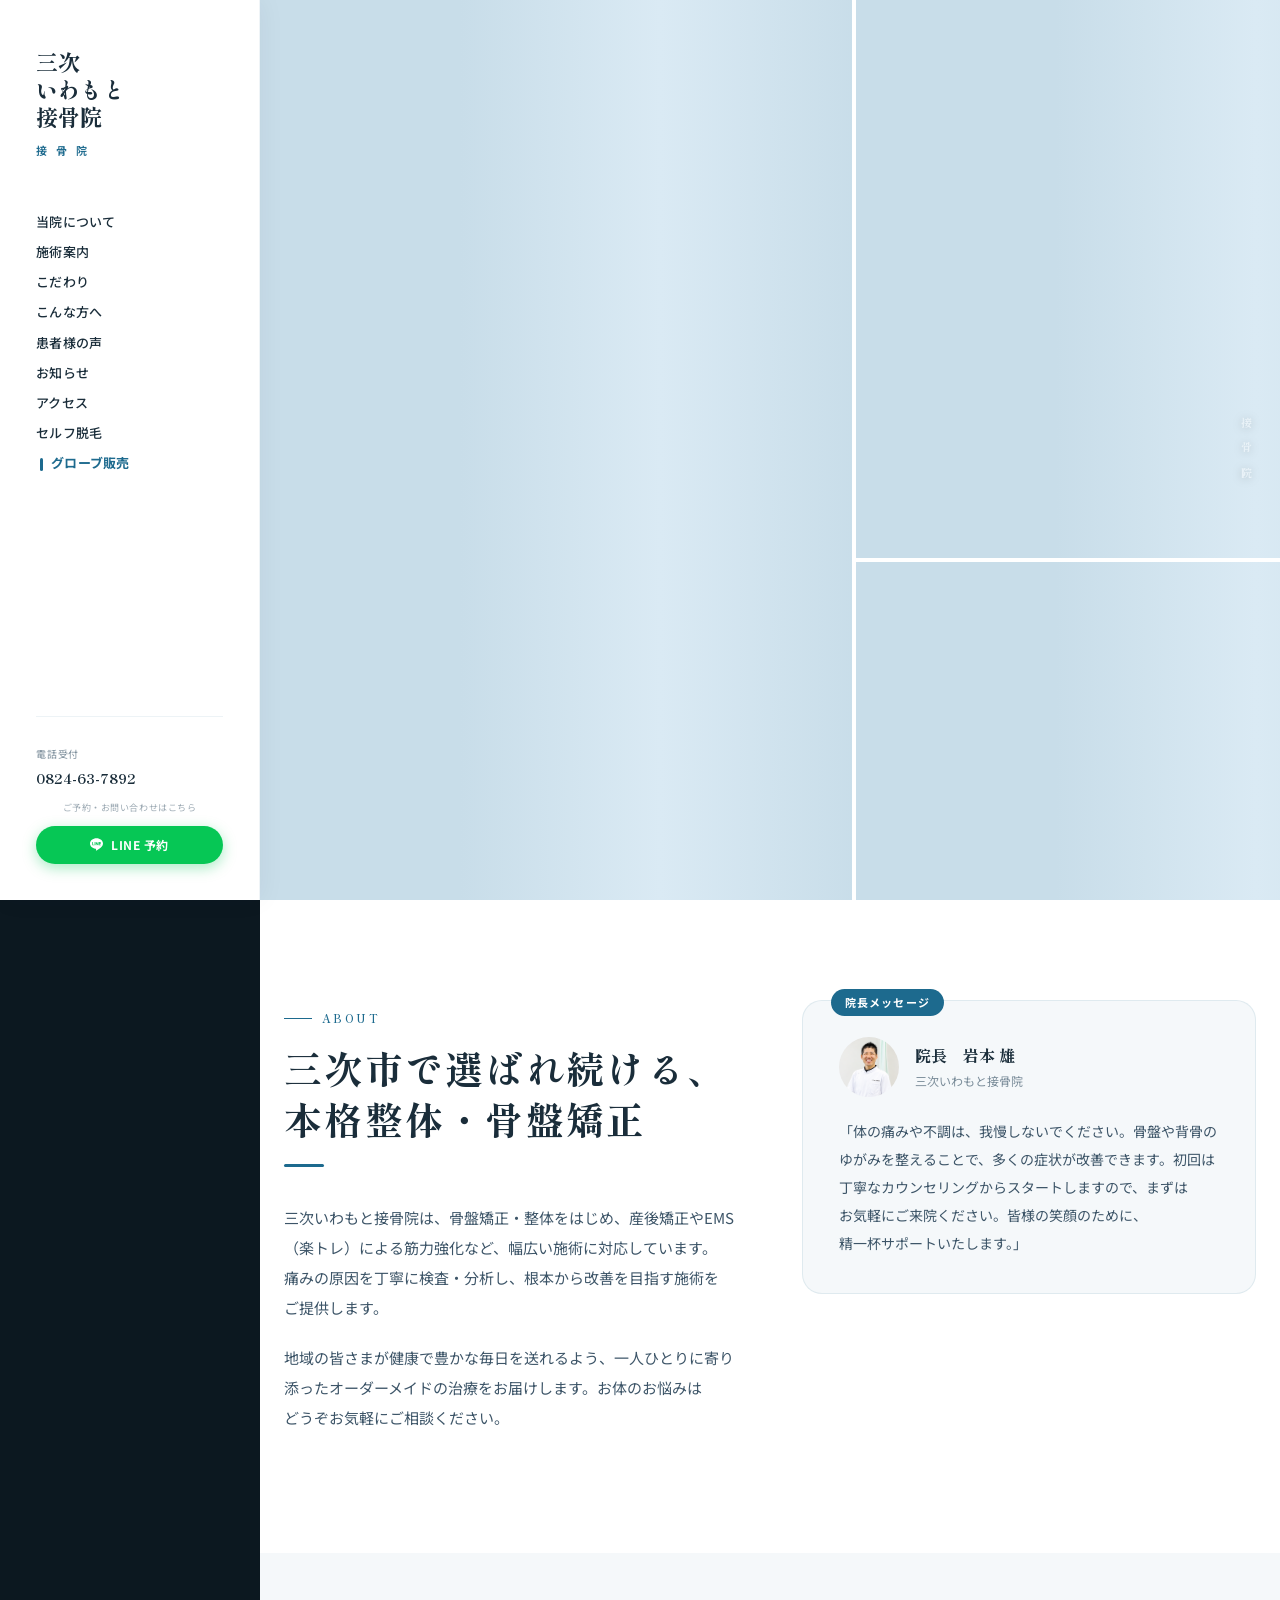
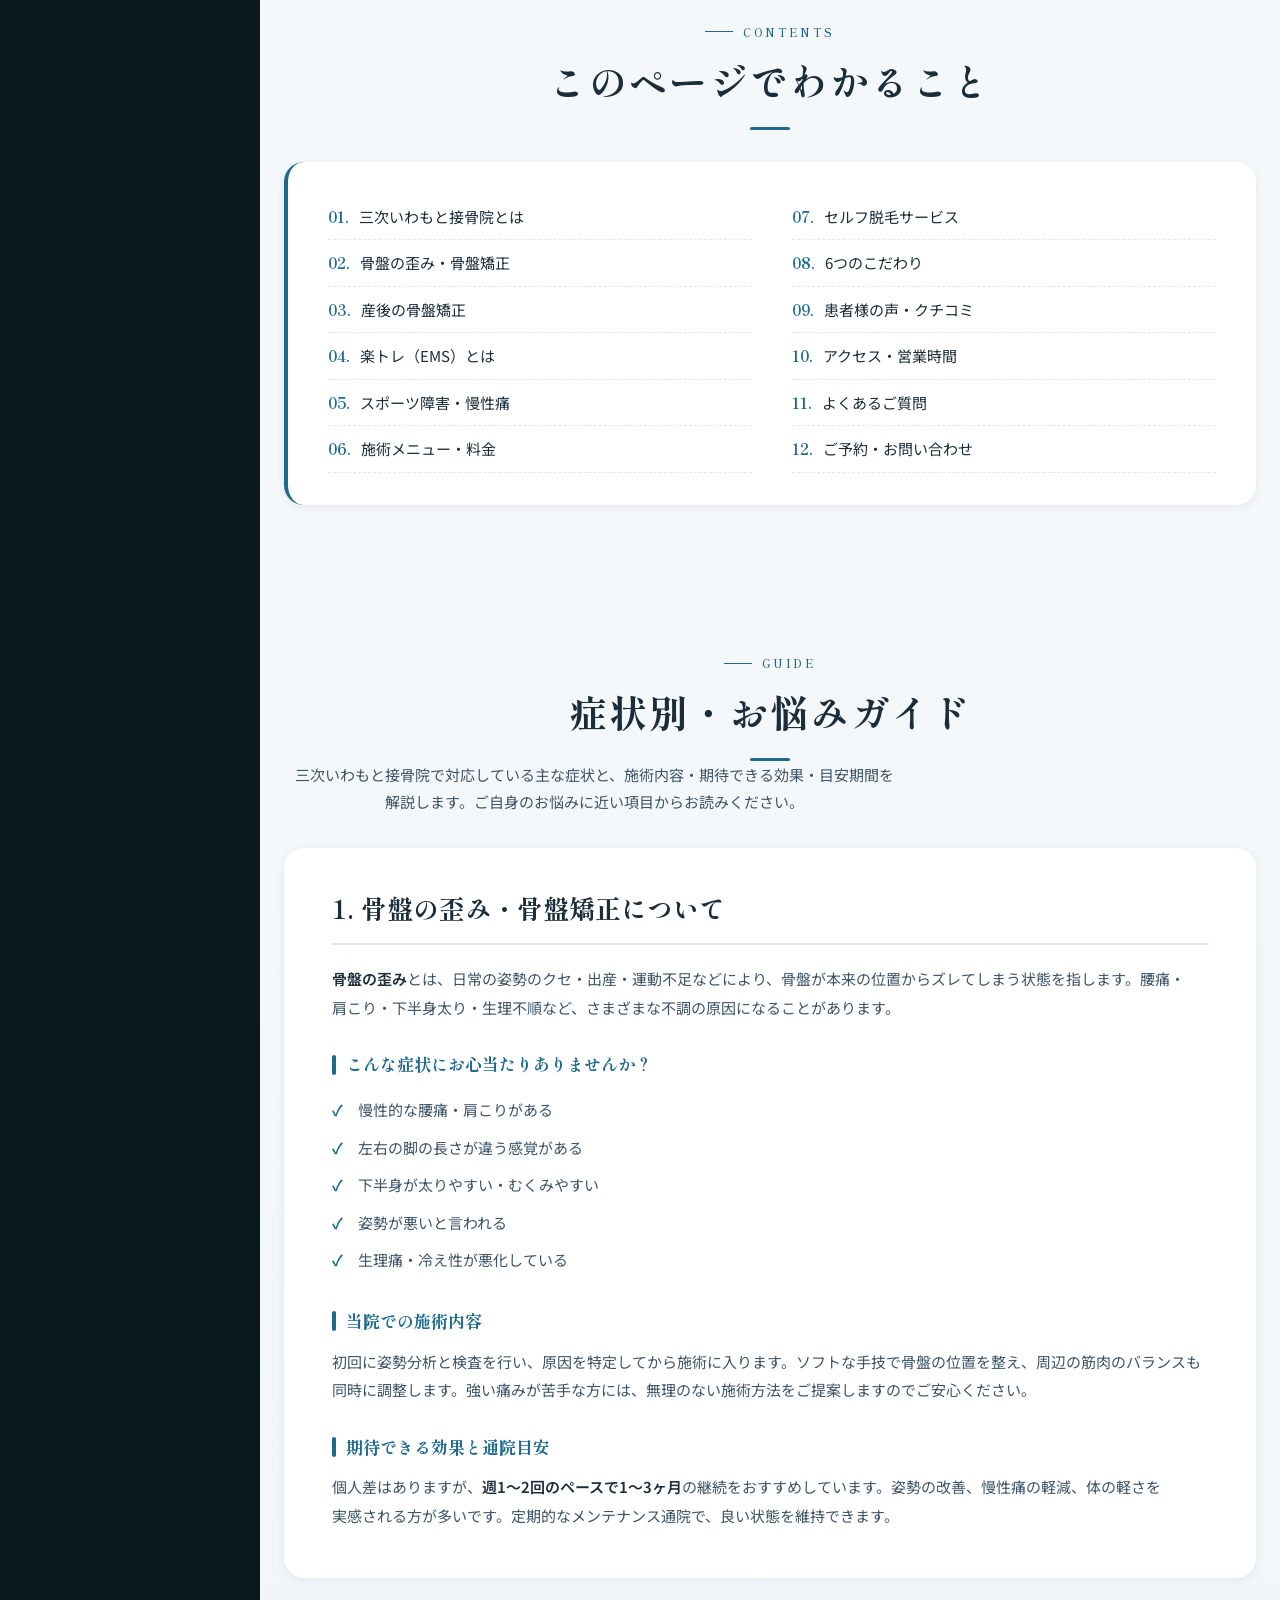
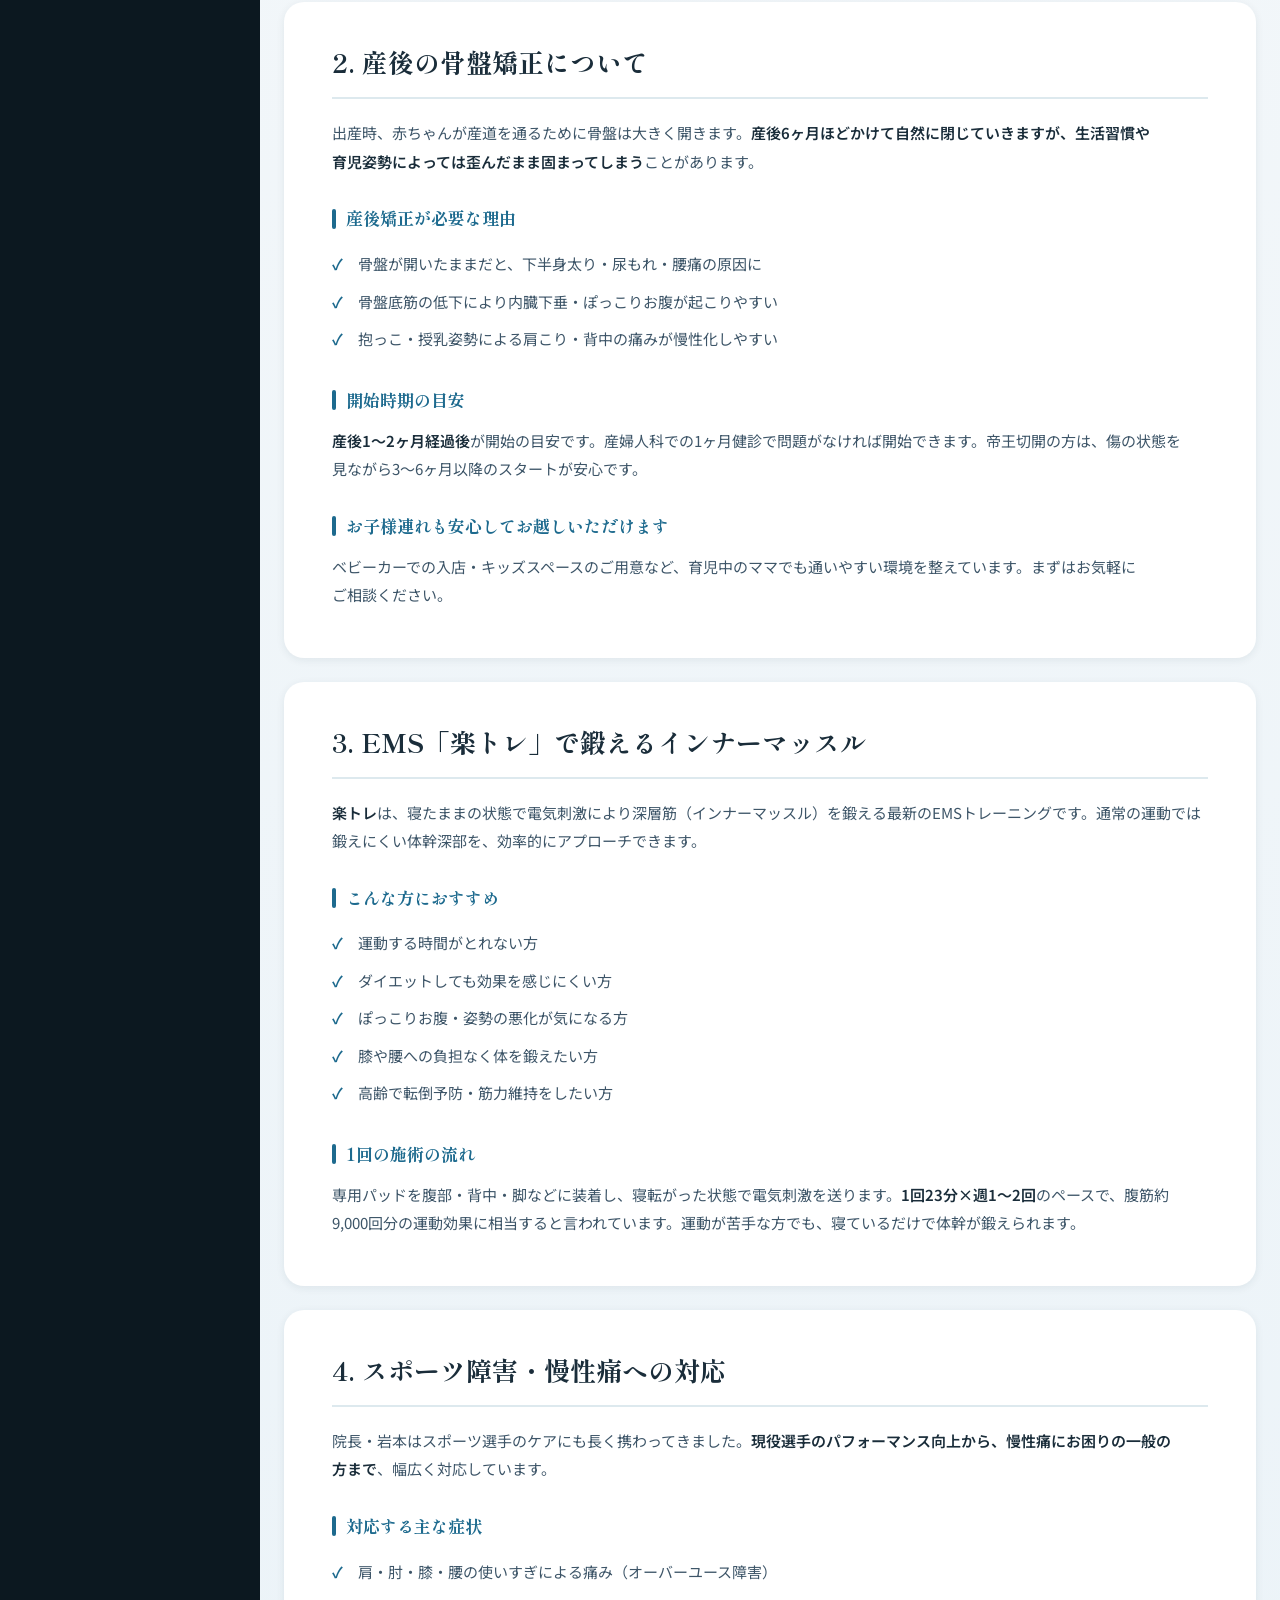
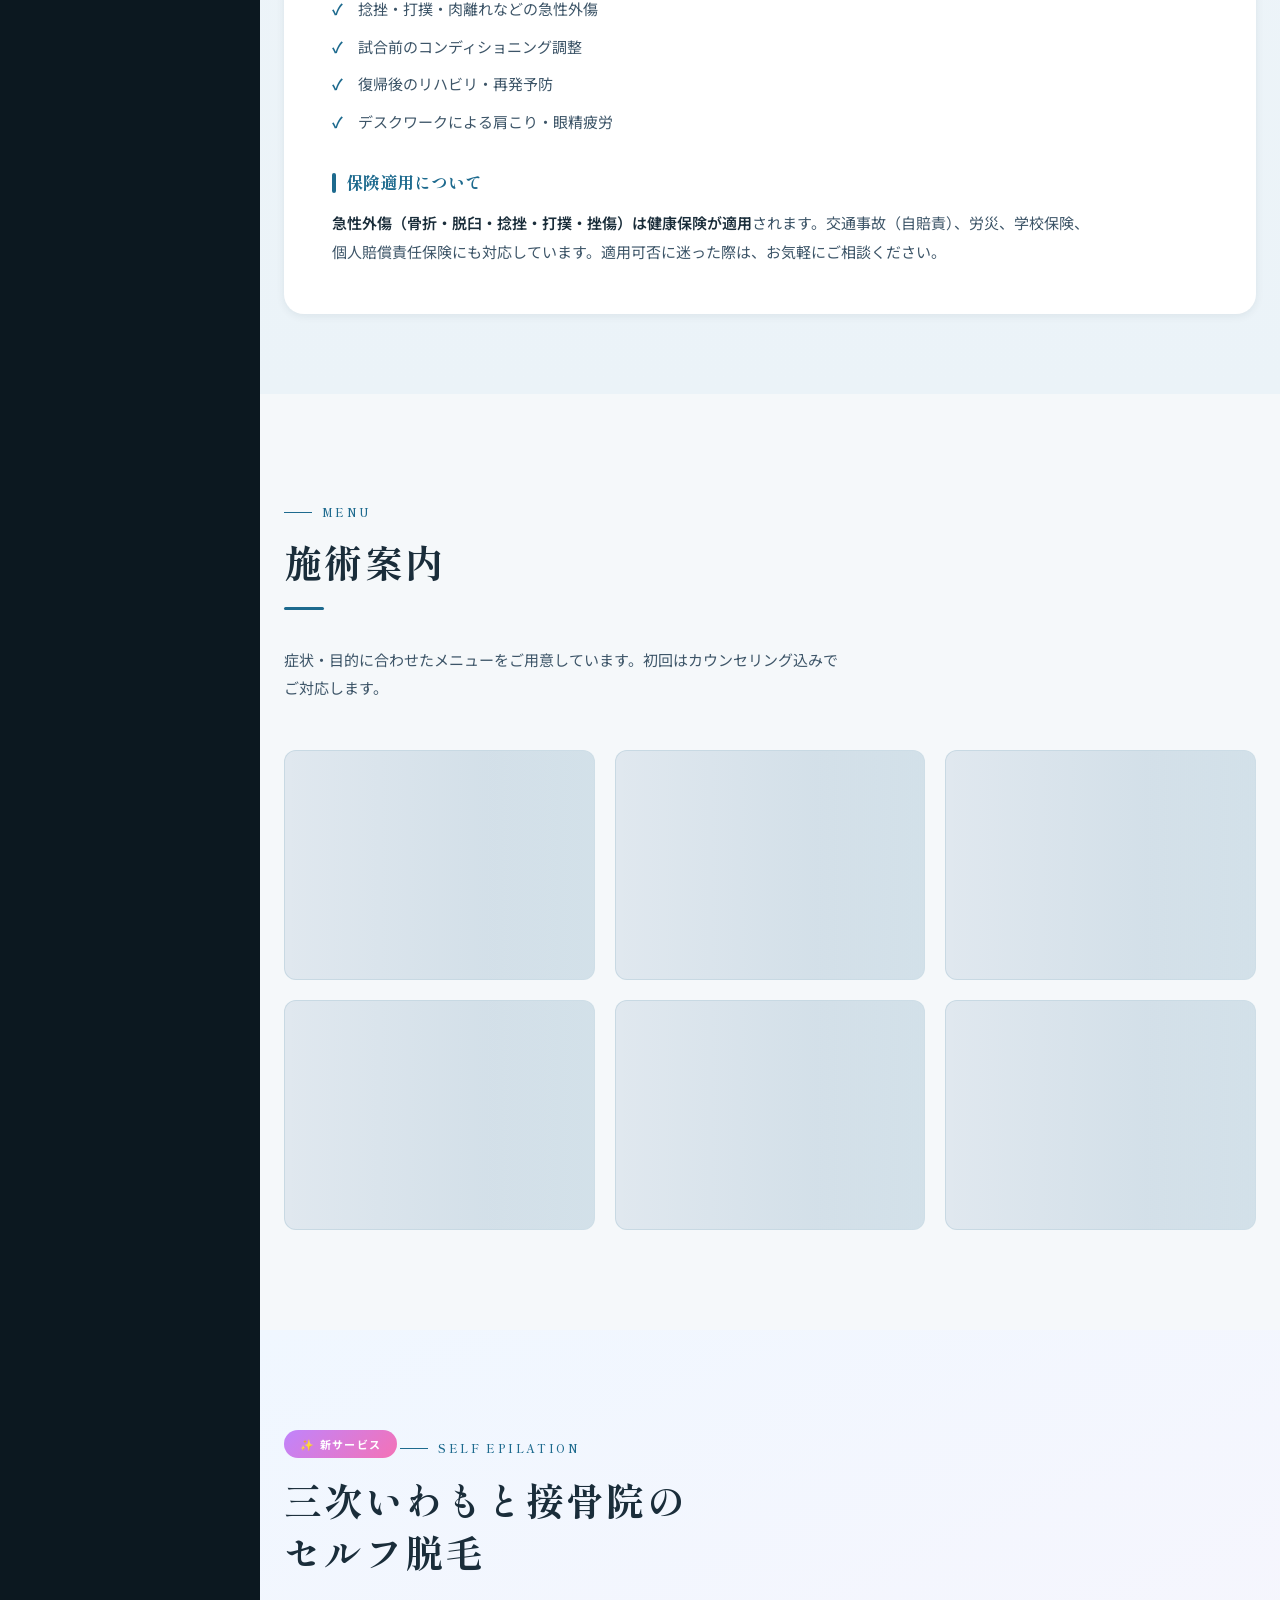
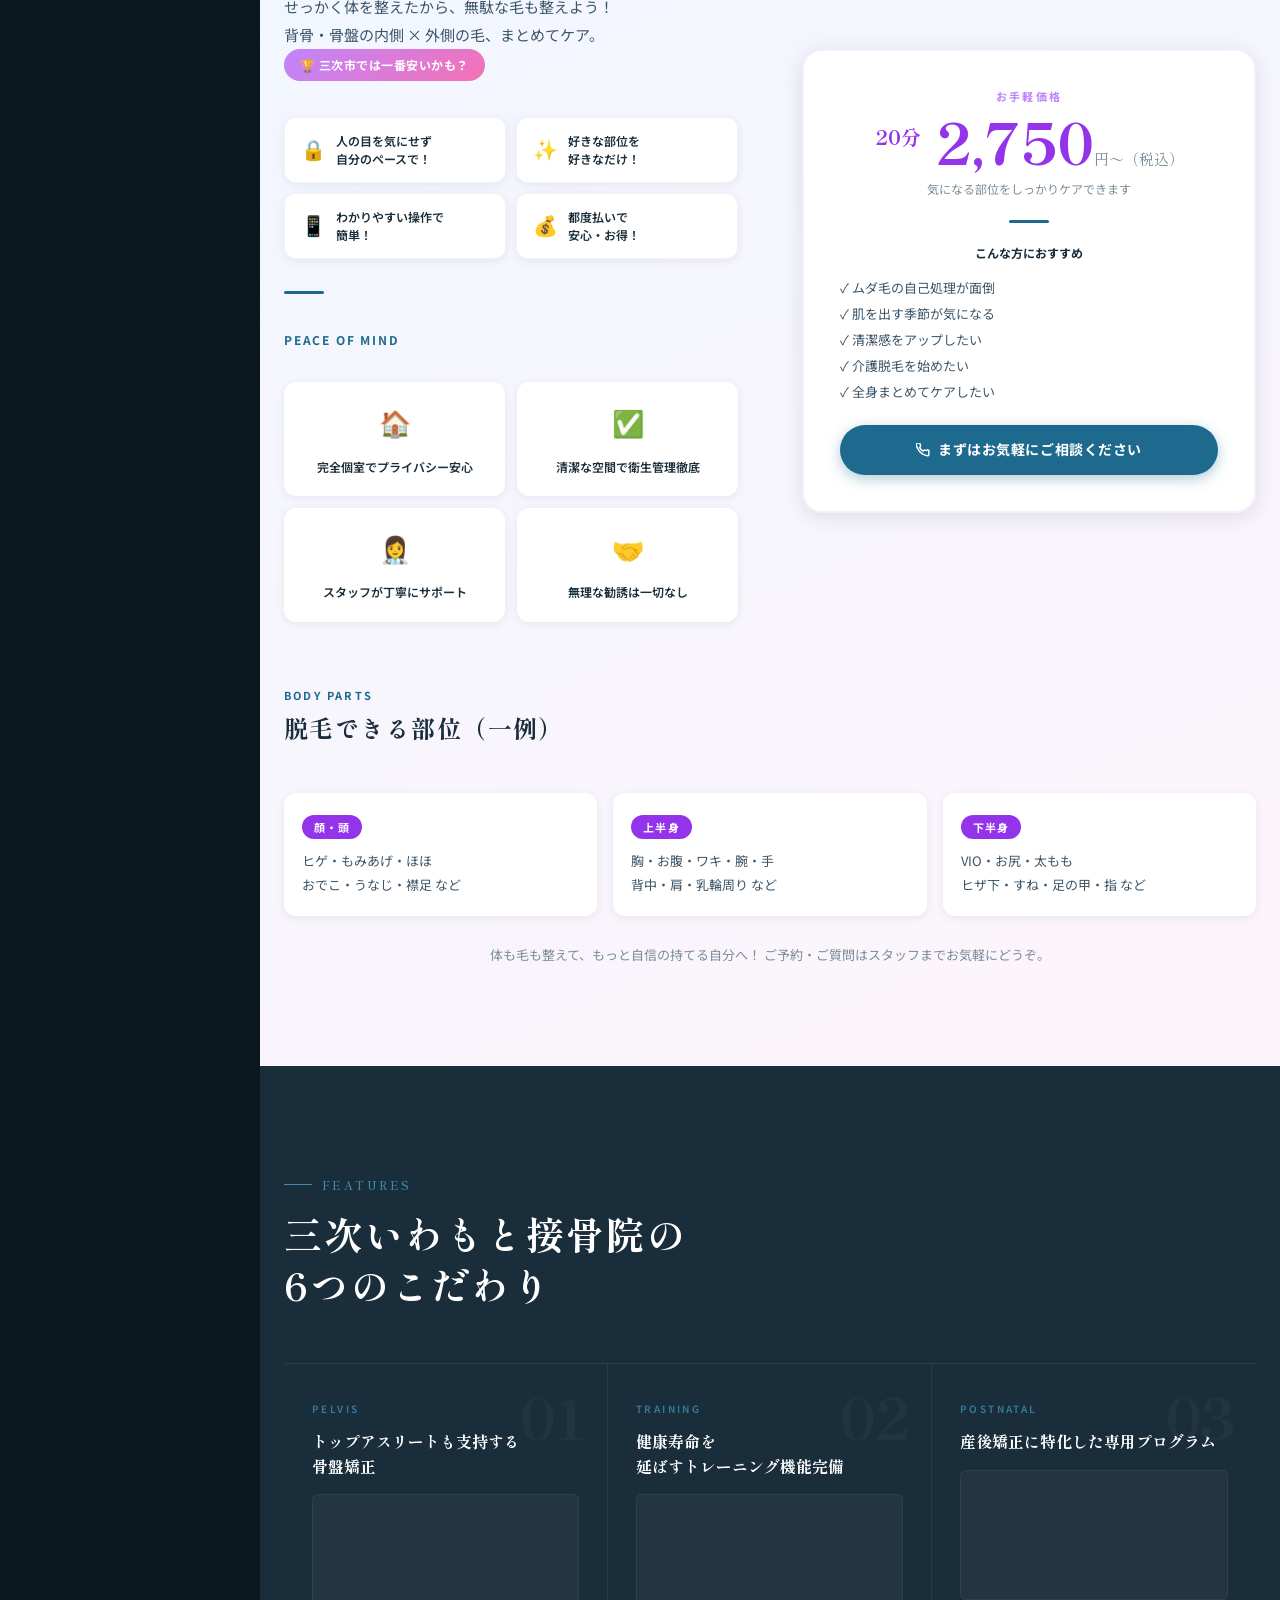
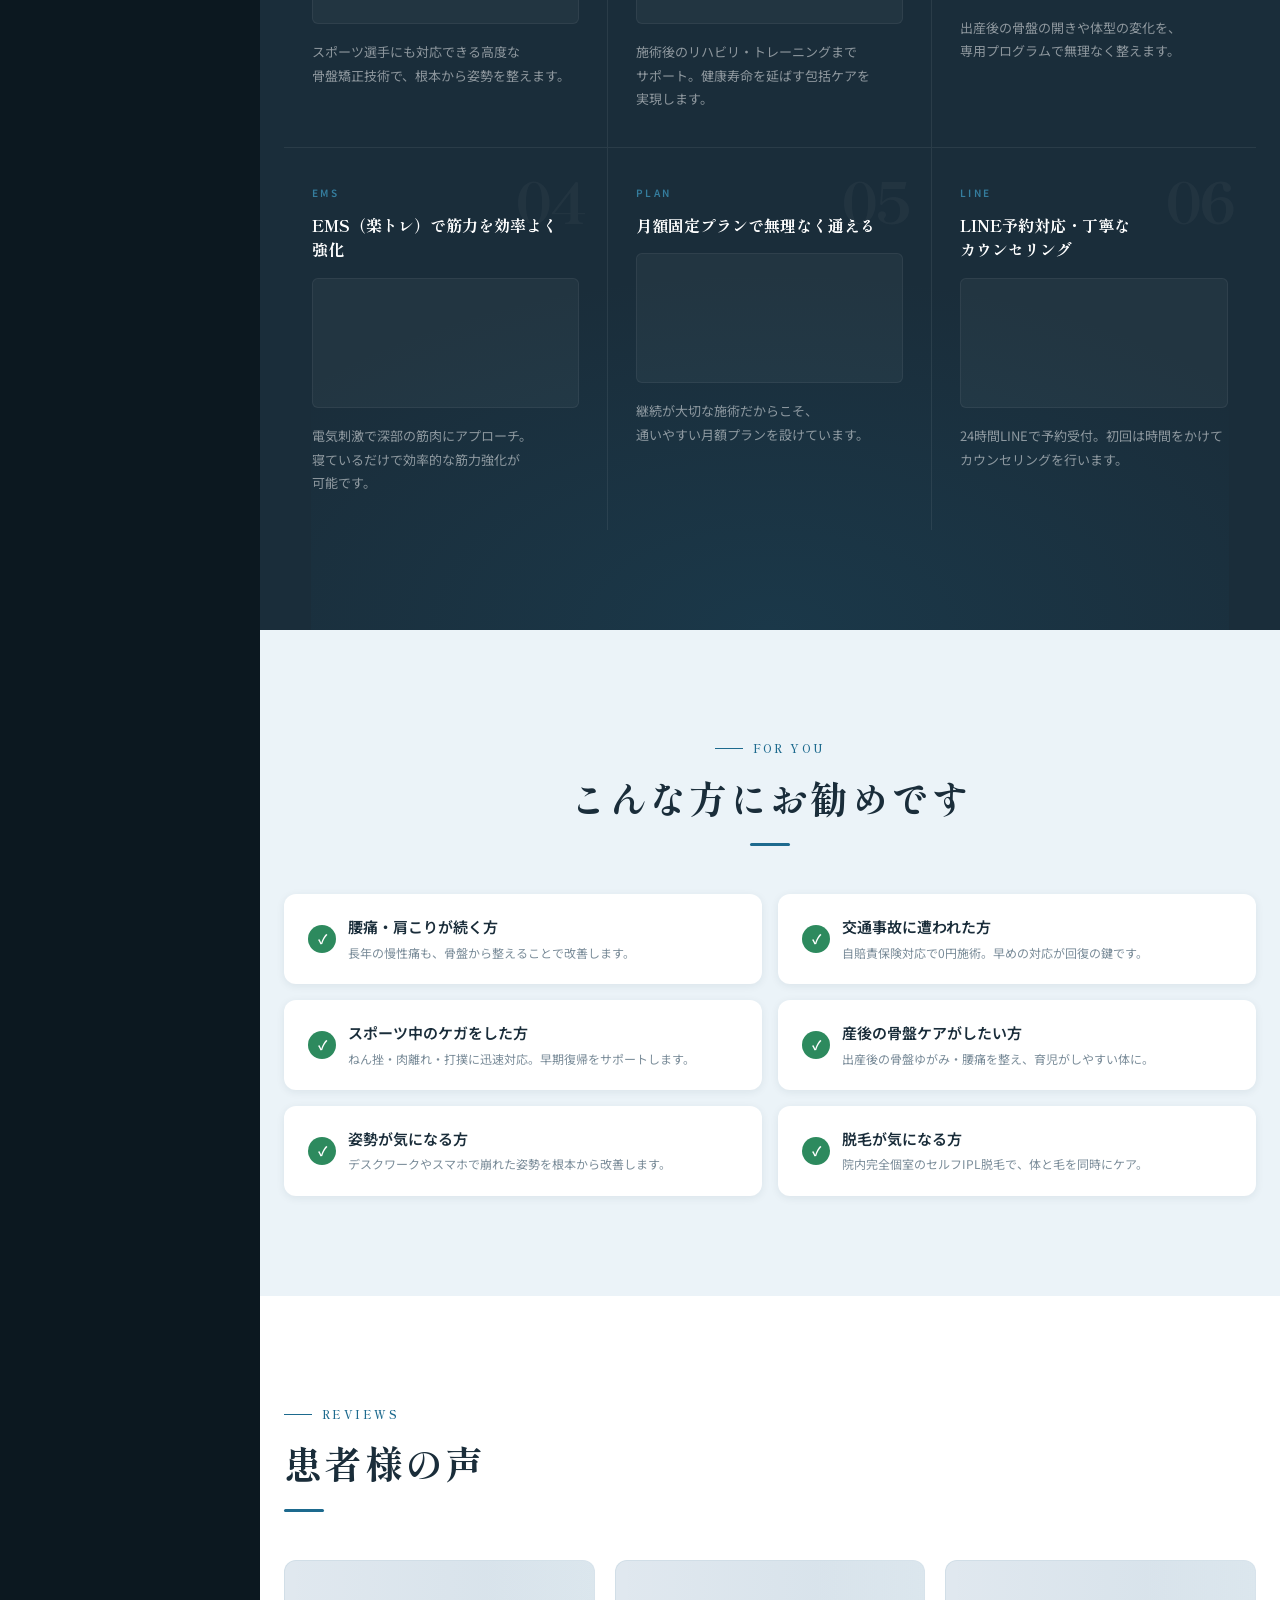
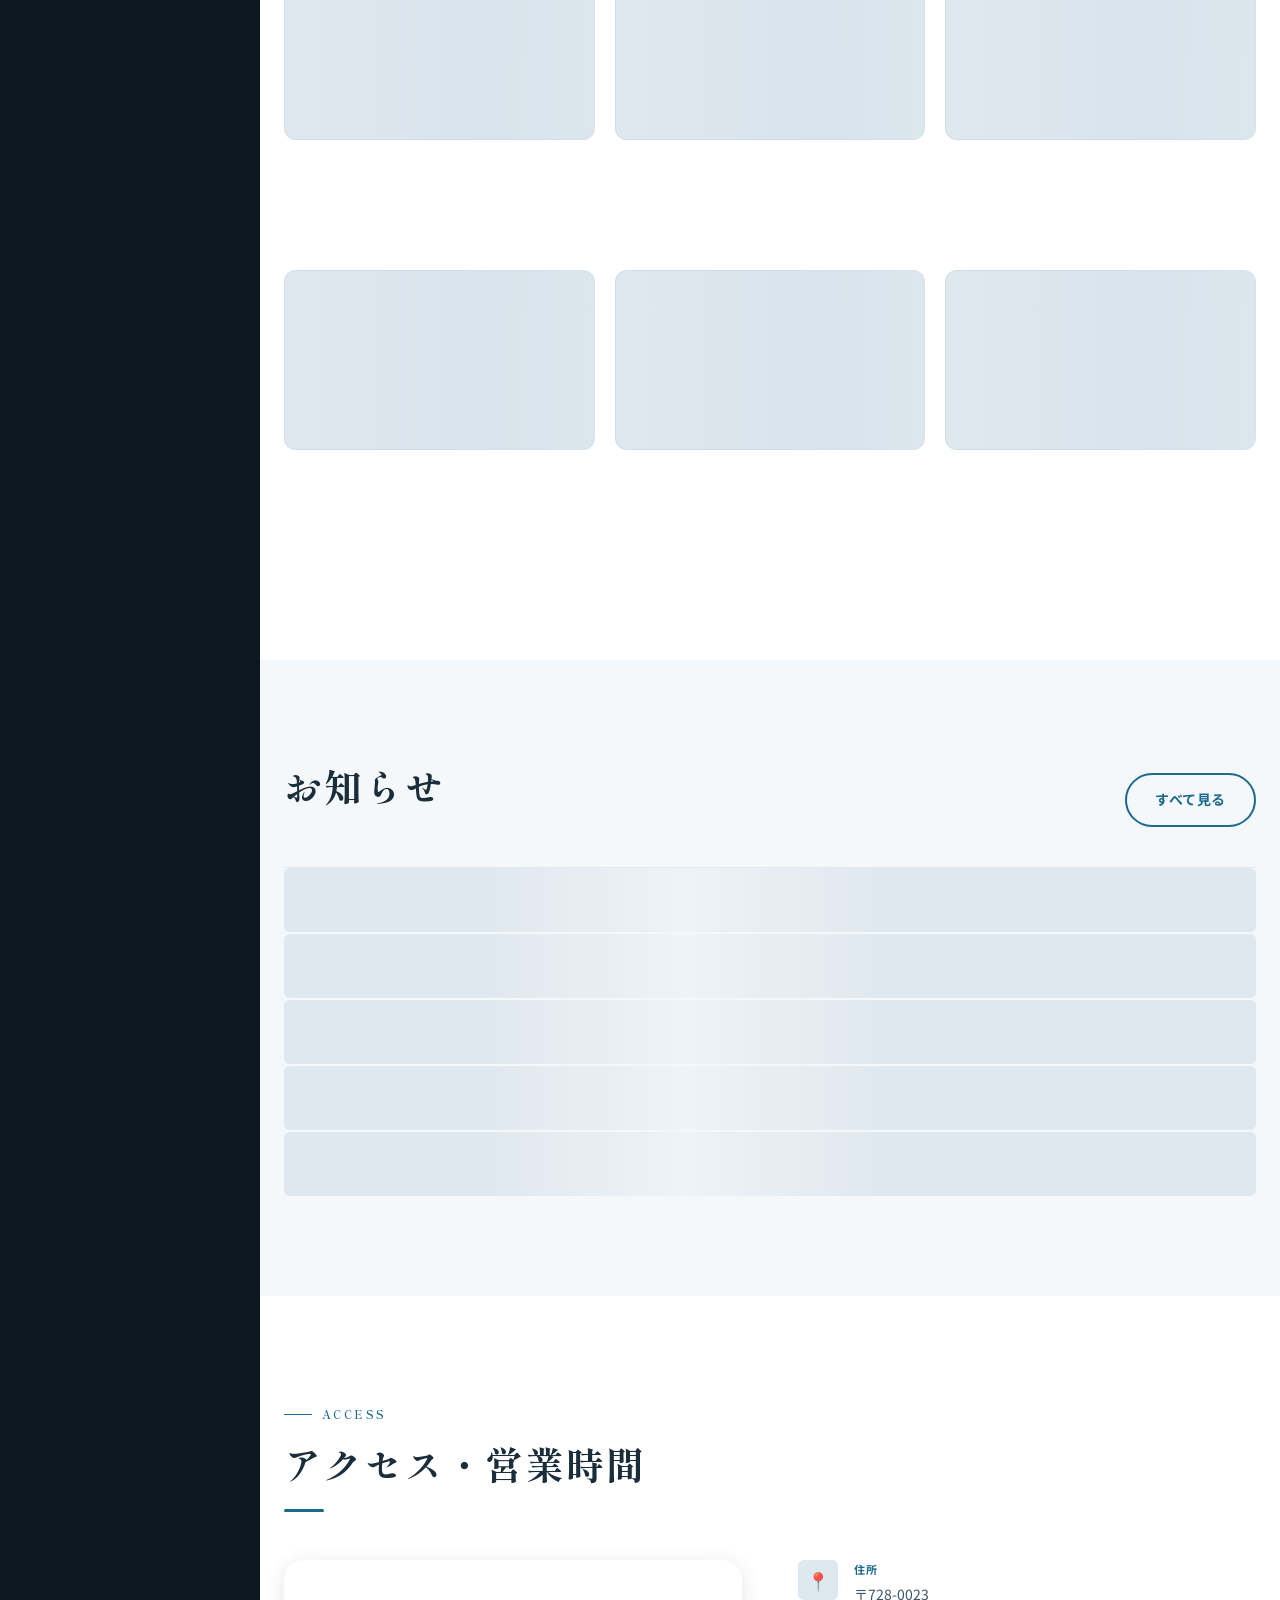
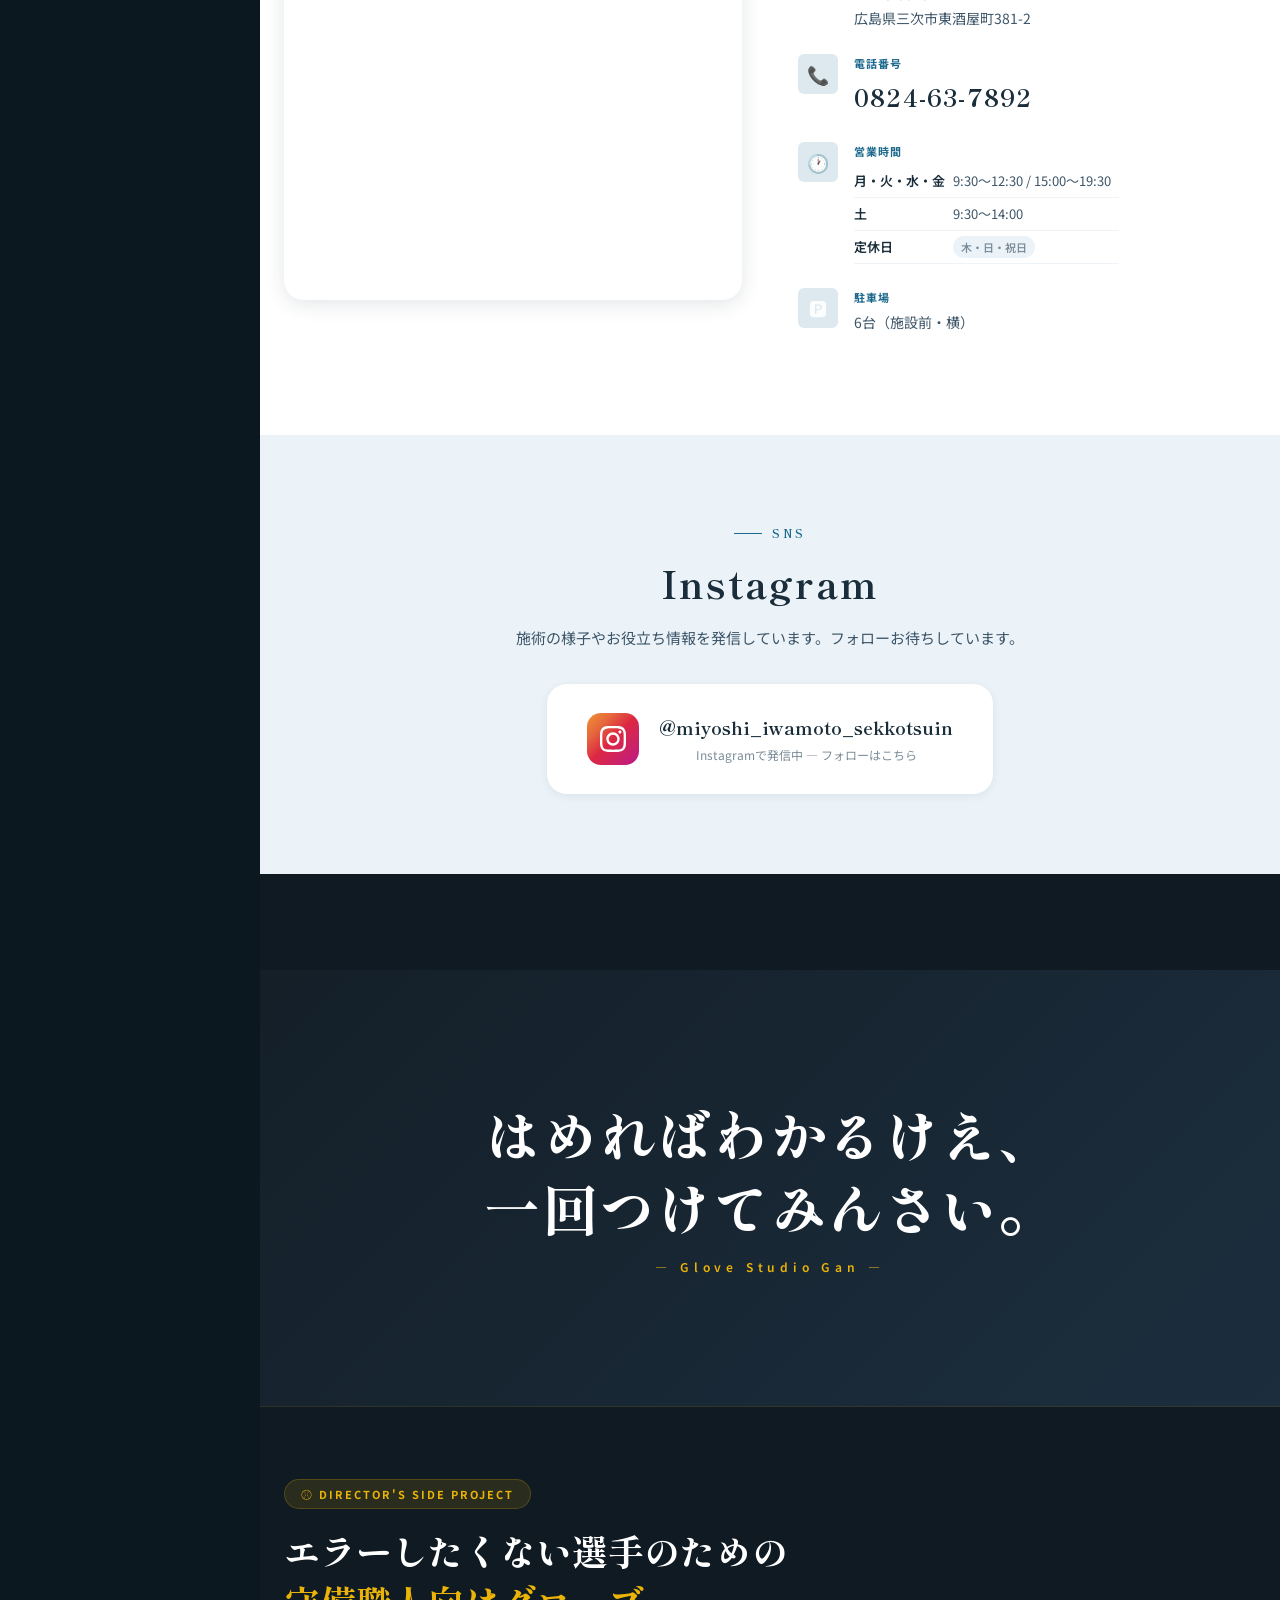
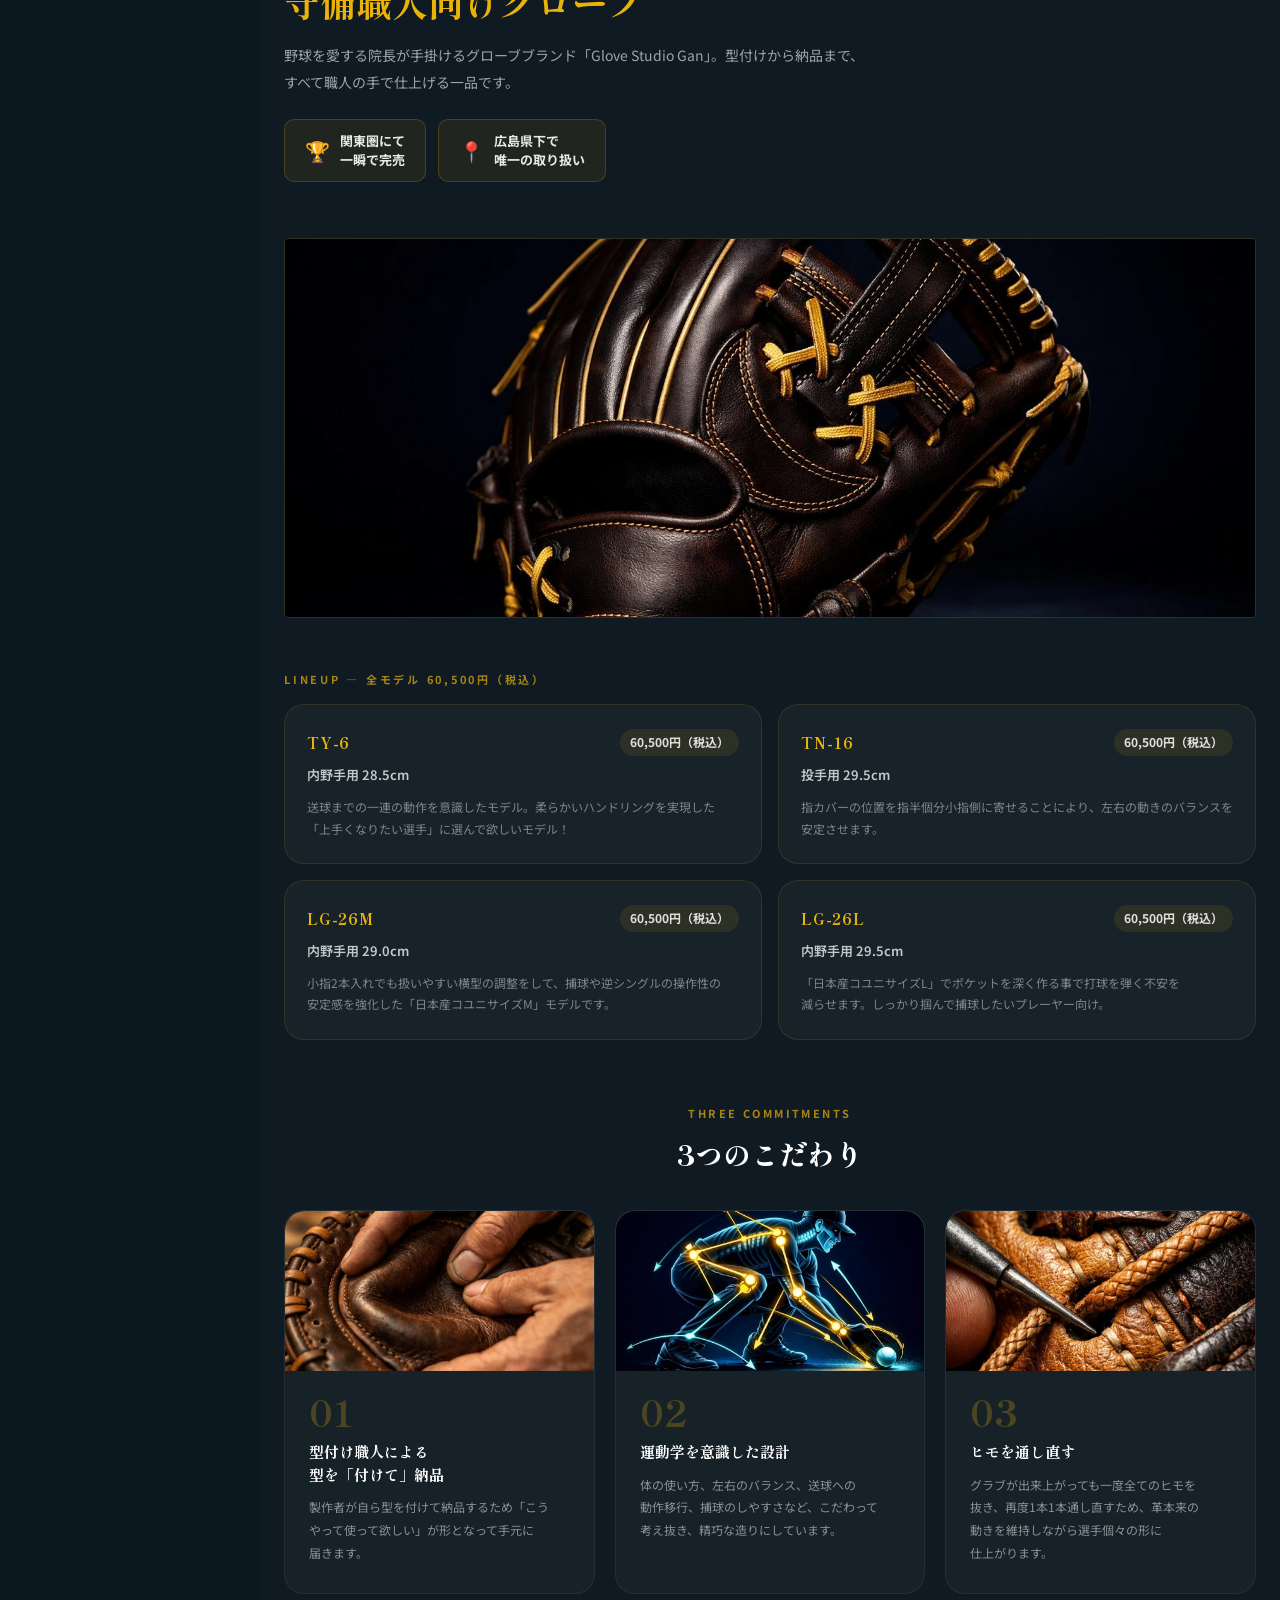
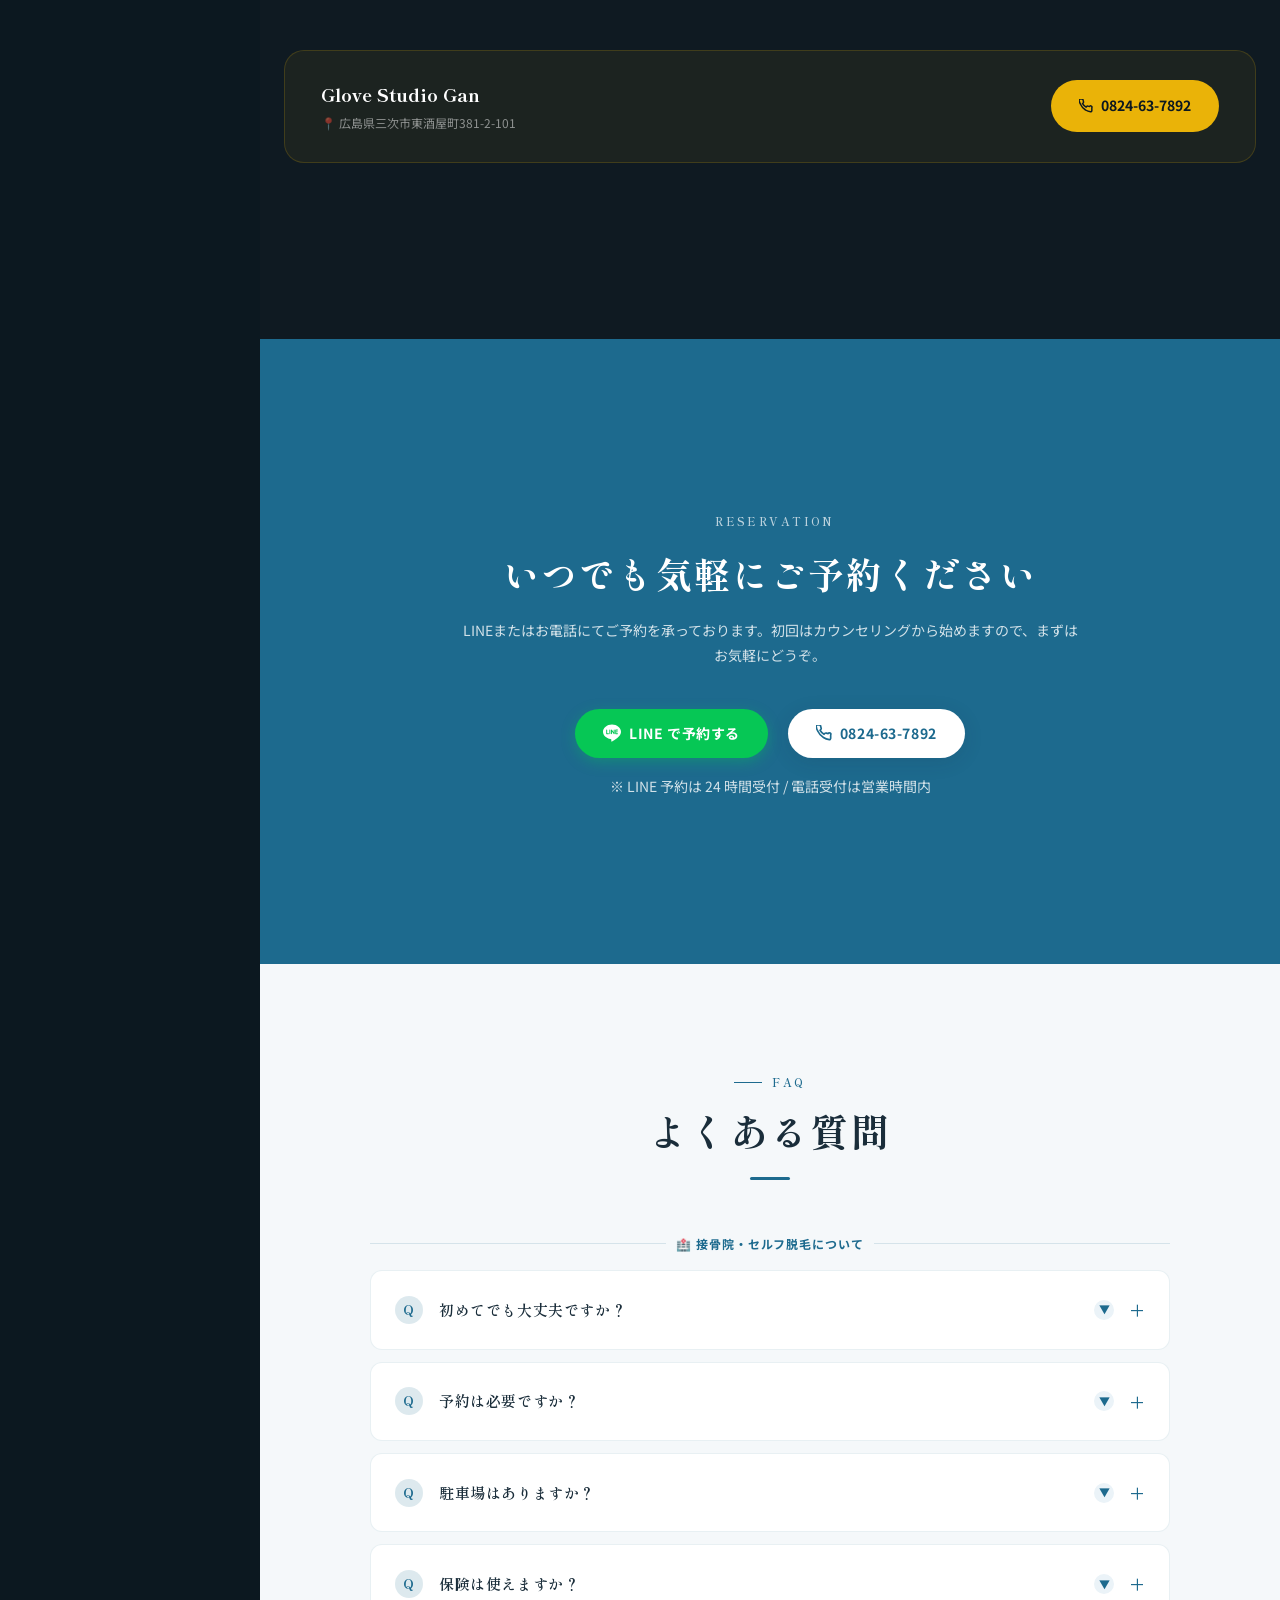
==== commit c6ce7bf0: "AIO: article-style layout + TOC + symptoms guide + MedicalWebPage/FAQPage JSON-LD" ====
--- a/index.html
+++ b/index.html
@@ -2,6 +2,7 @@
 <html lang="ja">
 <head>
   <meta charset="UTF-8">
+  <meta http-equiv="content-language" content="ja">
   <meta name="viewport" content="width=device-width, initial-scale=1.0">
   <title>三次いわもと接骨院 | 骨盤矯正・整体 | 広島県三次市</title>
   <meta name="description" content="広島県三次市の接骨院。骨盤矯正・整体・産後矯正・EMS（楽トレ）に対応。トップアスリートも支持する本格施術。LINE予約受付中。TEL 0824-63-7892。">
@@ -64,7 +65,64 @@
     "medicalSpecialty": "Musculoskeletal",
     "sameAs": [
       "https://mis-jsn.com/",
-      "https://www.instagram.com/miyoshi_iwamoto_sekkotsuin/"
+      "https://www.instagram.com/miyoshi_iwamoto_sekkotsuin/",
+      "https://www.ekiten.jp/shop_99021495/"
+    ]
+  }
+  </script>
+
+  <!-- JSON-LD: MedicalWebPage -->
+  <script type="application/ld+json">
+  {
+    "@context": "https://schema.org",
+    "@type": "MedicalWebPage",
+    "inLanguage": "ja",
+    "name": "三次いわもと接骨院｜骨盤矯正・整体・産後矯正・楽トレ",
+    "url": "https://miyoshi-iwamoto.search-mania.net/",
+    "description": "広島県三次市の接骨院。骨盤矯正・整体・産後矯正・EMS楽トレによるインナーマッスル強化・スポーツ障害への対応まで、症状別ガイドと施術内容を解説。",
+    "primaryImageOfPage": {
+      "@type": "ImageObject",
+      "url": "https://miyoshi-iwamoto.search-mania.net/ogp.svg"
+    },
+    "about": [
+      { "@type": "MedicalCondition", "name": "骨盤の歪み" },
+      { "@type": "MedicalCondition", "name": "産後の骨盤矯正" },
+      { "@type": "MedicalCondition", "name": "慢性腰痛" },
+      { "@type": "MedicalCondition", "name": "肩こり" },
+      { "@type": "MedicalCondition", "name": "スポーツ障害" }
+    ],
+    "audience": {
+      "@type": "PeopleAudience",
+      "healthCondition": {
+        "@type": "MedicalCondition",
+        "name": "骨盤の歪み・慢性痛・産後のケア・スポーツ障害"
+      }
+    },
+    "lastReviewed": "2026-09-20"
+  }
+  </script>
+
+  <!-- JSON-LD: FAQPage -->
+  <script type="application/ld+json">
+  {
+    "@context": "https://schema.org",
+    "@type": "FAQPage",
+    "inLanguage": "ja",
+    "mainEntity": [
+      { "@type": "Question", "name": "初めてでも大丈夫ですか？",
+        "acceptedAnswer": { "@type": "Answer", "text": "初回カウンセリングを丁寧に行います。体の状態や気になる症状をしっかりお伺いしてから施術に入りますので、はじめての方もご安心ください。" }},
+      { "@type": "Question", "name": "予約は必要ですか？",
+        "acceptedAnswer": { "@type": "Answer", "text": "予約優先制です。LINEまたはお電話でご予約ください。当日のご予約もお気軽にどうぞ。" }},
+      { "@type": "Question", "name": "駐車場はありますか？",
+        "acceptedAnswer": { "@type": "Answer", "text": "6台分の駐車スペースがございます（施設前・横）。お車でのご来院も安心です。" }},
+      { "@type": "Question", "name": "保険は使えますか？",
+        "acceptedAnswer": { "@type": "Answer", "text": "急性外傷（骨折・捻挫・打撲等）は健康保険が適用されます。交通事故（自賠責）、労災・学校保険・個人賠償責任保険にも対応しています。" }},
+      { "@type": "Question", "name": "産後矯正はいつから始められますか？",
+        "acceptedAnswer": { "@type": "Answer", "text": "産後1〜2ヶ月が目安です。産婦人科でOKが出てからご来院ください。帝王切開の方は3〜6ヶ月以降のスタートが安心です。" }},
+      { "@type": "Question", "name": "楽トレ（EMS）とは何ですか？",
+        "acceptedAnswer": { "@type": "Answer", "text": "楽トレは、寝たままの状態で電気刺激により深層筋（インナーマッスル）を鍛える最新のEMSトレーニングです。1回23分×週1〜2回のペースで、腹筋約9,000回分の運動効果に相当すると言われています。" }},
+      { "@type": "Question", "name": "骨盤矯正はどのくらいの期間通えば効果が出ますか？",
+        "acceptedAnswer": { "@type": "Answer", "text": "個人差はありますが、週1〜2回のペースで1〜3ヶ月の継続をおすすめしています。姿勢の改善、慢性痛の軽減、体の軽さを実感される方が多いです。" }}
     ]
   }
   </script>
@@ -1931,6 +1989,38 @@
     @keyframes ld-pulse { 0%,100% { transform:scale(1) rotate(0); } 50% { transform:scale(1.04) rotate(1.5deg); } }
     @keyframes ld-rise { from { opacity:0; transform:translateY(10px); } to { opacity:1; transform:translateY(0); } }
     @keyframes ld-bounce { 0%,80%,100% { transform:translateY(0); opacity:.35; } 40% { transform:translateY(-9px); opacity:1; } }
+
+    /* ===== TOC (目次) ===== */
+    #toc { padding: 60px 0; background: var(--bg); }
+    .toc-nav { margin-top: 32px; background: var(--white); border-radius: var(--r-lg); padding: 32px 40px; box-shadow: var(--shadow-sm); border-left: 4px solid var(--accent); }
+    .toc-list { list-style: none; padding: 0; margin: 0; counter-reset: toc; column-count: 2; column-gap: 40px; }
+    .toc-list li { counter-increment: toc; padding: 10px 0; border-bottom: 1px dashed rgba(29,106,142,0.15); font-size: 15px; break-inside: avoid; }
+    .toc-list li::before { content: counter(toc, decimal-leading-zero) "."; color: var(--accent); font-weight: 700; margin-right: 10px; font-family: var(--font-display); }
+    .toc-list a { color: var(--ink); text-decoration: none; transition: color .2s; }
+    .toc-list a:hover { color: var(--accent); text-decoration: underline; text-underline-offset: 4px; }
+    @media (max-width: 768px) {
+      .toc-nav { padding: 24px 20px; }
+      .toc-list { column-count: 1; }
+    }
+
+    /* ===== Symptoms Guide (記事風) ===== */
+    #symptoms-guide { padding: 80px 0; background: linear-gradient(180deg, var(--bg) 0%, var(--bg-2) 100%); }
+    .guide-article { background: var(--white); border-radius: var(--r-lg); padding: 40px 48px; margin-top: 32px; box-shadow: var(--shadow-sm); scroll-margin-top: 80px; }
+    .guide-article + .guide-article { margin-top: 24px; }
+    .guide-heading { font-family: var(--font-display); font-size: clamp(20px, 2.4vw, 26px); color: var(--ink); margin: 0 0 20px; padding-bottom: 16px; border-bottom: 2px solid var(--accent-faded); line-height: 1.5; }
+    .guide-subheading { font-family: var(--font-display); font-size: 17px; color: var(--accent); margin: 28px 0 12px; display: flex; align-items: center; gap: 10px; }
+    .guide-subheading::before { content: ""; width: 4px; height: 20px; background: var(--accent); border-radius: 2px; }
+    .guide-lead { font-size: 15px; line-height: 1.9; color: var(--ink-soft); margin: 0 0 8px; }
+    .guide-lead strong { color: var(--accent); font-weight: 700; }
+    .guide-article p { font-size: 15px; line-height: 1.9; color: var(--ink-soft); margin: 8px 0; }
+    .guide-article strong { color: var(--ink); font-weight: 600; }
+    .guide-list { list-style: none; padding: 0; margin: 8px 0 16px; }
+    .guide-list li { position: relative; padding: 6px 0 6px 26px; font-size: 15px; line-height: 1.7; color: var(--ink-soft); }
+    .guide-list li::before { content: "✓"; position: absolute; left: 0; top: 6px; color: var(--accent); font-weight: 700; }
+    @media (max-width: 768px) {
+      #symptoms-guide { padding: 60px 0; }
+      .guide-article { padding: 28px 20px; }
+    }
   </style>
 </head>
 <body>
@@ -2029,6 +2119,118 @@
         <p id="director-message">「体の痛みや不調は、我慢しないでください。骨盤や背骨のゆがみを整えることで、多くの症状が改善できます。初回は丁寧なカウンセリングからスタートしますので、まずはお気軽にご来院ください。皆様の笑顔のために、精一杯サポートいたします。」</p>
       </div>
     </div>
+  </div>
+</section>
+
+<!-- ===== TABLE OF CONTENTS ===== -->
+<section id="toc" aria-label="このページの目次">
+  <div class="wrap">
+    <div class="reveal" style="text-align:center;">
+      <span class="section-label">CONTENTS</span>
+      <h2 class="section-title">このページでわかること</h2>
+      <div class="section-divider" style="margin: 20px auto 0;"></div>
+    </div>
+    <nav class="toc-nav reveal" aria-label="目次">
+      <ol class="toc-list">
+        <li><a href="#about">三次いわもと接骨院とは</a></li>
+        <li><a href="#guide-pelvis">骨盤の歪み・骨盤矯正</a></li>
+        <li><a href="#guide-postpartum">産後の骨盤矯正</a></li>
+        <li><a href="#guide-ems">楽トレ（EMS）とは</a></li>
+        <li><a href="#guide-sports">スポーツ障害・慢性痛</a></li>
+        <li><a href="#menu">施術メニュー・料金</a></li>
+        <li><a href="#datsumou">セルフ脱毛サービス</a></li>
+        <li><a href="#features">6つのこだわり</a></li>
+        <li><a href="#reviews">患者様の声・クチコミ</a></li>
+        <li><a href="#access">アクセス・営業時間</a></li>
+        <li><a href="#faq">よくあるご質問</a></li>
+        <li><a href="#reservation">ご予約・お問い合わせ</a></li>
+      </ol>
+    </nav>
+  </div>
+</section>
+
+<!-- ===== SYMPTOMS GUIDE (記事風) ===== -->
+<section id="symptoms-guide" aria-label="症状別ガイド">
+  <div class="wrap">
+    <div class="reveal" style="text-align:center;">
+      <span class="section-label">GUIDE</span>
+      <h2 class="section-title">症状別・お悩みガイド</h2>
+      <div class="section-divider" style="margin: 20px auto 0;"></div>
+      <p class="section-lead">三次いわもと接骨院で対応している主な症状と、施術内容・期待できる効果・目安期間を解説します。ご自身のお悩みに近い項目からお読みください。</p>
+    </div>
+
+    <article class="guide-article reveal" id="guide-pelvis">
+      <h3 class="guide-heading">1. 骨盤の歪み・骨盤矯正について</h3>
+      <p class="guide-lead"><strong>骨盤の歪み</strong>とは、日常の姿勢のクセ・出産・運動不足などにより、骨盤が本来の位置からズレてしまう状態を指します。腰痛・肩こり・下半身太り・生理不順など、さまざまな不調の原因になることがあります。</p>
+
+      <h4 class="guide-subheading">こんな症状にお心当たりありませんか？</h4>
+      <ul class="guide-list">
+        <li>慢性的な腰痛・肩こりがある</li>
+        <li>左右の脚の長さが違う感覚がある</li>
+        <li>下半身が太りやすい・むくみやすい</li>
+        <li>姿勢が悪いと言われる</li>
+        <li>生理痛・冷え性が悪化している</li>
+      </ul>
+
+      <h4 class="guide-subheading">当院での施術内容</h4>
+      <p>初回に姿勢分析と検査を行い、原因を特定してから施術に入ります。ソフトな手技で骨盤の位置を整え、周辺の筋肉のバランスも同時に調整します。強い痛みが苦手な方には、無理のない施術方法をご提案しますのでご安心ください。</p>
+
+      <h4 class="guide-subheading">期待できる効果と通院目安</h4>
+      <p>個人差はありますが、<strong>週1〜2回のペースで1〜3ヶ月</strong>の継続をおすすめしています。姿勢の改善、慢性痛の軽減、体の軽さを実感される方が多いです。定期的なメンテナンス通院で、良い状態を維持できます。</p>
+    </article>
+
+    <article class="guide-article reveal" id="guide-postpartum">
+      <h3 class="guide-heading">2. 産後の骨盤矯正について</h3>
+      <p class="guide-lead">出産時、赤ちゃんが産道を通るために骨盤は大きく開きます。<strong>産後6ヶ月ほどかけて自然に閉じていきますが、生活習慣や育児姿勢によっては歪んだまま固まってしまう</strong>ことがあります。</p>
+
+      <h4 class="guide-subheading">産後矯正が必要な理由</h4>
+      <ul class="guide-list">
+        <li>骨盤が開いたままだと、下半身太り・尿もれ・腰痛の原因に</li>
+        <li>骨盤底筋の低下により内臓下垂・ぽっこりお腹が起こりやすい</li>
+        <li>抱っこ・授乳姿勢による肩こり・背中の痛みが慢性化しやすい</li>
+      </ul>
+
+      <h4 class="guide-subheading">開始時期の目安</h4>
+      <p><strong>産後1〜2ヶ月経過後</strong>が開始の目安です。産婦人科での1ヶ月健診で問題がなければ開始できます。帝王切開の方は、傷の状態を見ながら3〜6ヶ月以降のスタートが安心です。</p>
+
+      <h4 class="guide-subheading">お子様連れも安心してお越しいただけます</h4>
+      <p>ベビーカーでの入店・キッズスペースのご用意など、育児中のママでも通いやすい環境を整えています。まずはお気軽にご相談ください。</p>
+    </article>
+
+    <article class="guide-article reveal" id="guide-ems">
+      <h3 class="guide-heading">3. EMS「楽トレ」で鍛えるインナーマッスル</h3>
+      <p class="guide-lead"><strong>楽トレ</strong>は、寝たままの状態で電気刺激により深層筋（インナーマッスル）を鍛える最新のEMSトレーニングです。通常の運動では鍛えにくい体幹深部を、効率的にアプローチできます。</p>
+
+      <h4 class="guide-subheading">こんな方におすすめ</h4>
+      <ul class="guide-list">
+        <li>運動する時間がとれない方</li>
+        <li>ダイエットしても効果を感じにくい方</li>
+        <li>ぽっこりお腹・姿勢の悪化が気になる方</li>
+        <li>膝や腰への負担なく体を鍛えたい方</li>
+        <li>高齢で転倒予防・筋力維持をしたい方</li>
+      </ul>
+
+      <h4 class="guide-subheading">1回の施術の流れ</h4>
+      <p>専用パッドを腹部・背中・脚などに装着し、寝転がった状態で電気刺激を送ります。<strong>1回23分×週1〜2回</strong>のペースで、腹筋約9,000回分の運動効果に相当すると言われています。運動が苦手な方でも、寝ているだけで体幹が鍛えられます。</p>
+    </article>
+
+    <article class="guide-article reveal" id="guide-sports">
+      <h3 class="guide-heading">4. スポーツ障害・慢性痛への対応</h3>
+      <p class="guide-lead">院長・岩本はスポーツ選手のケアにも長く携わってきました。<strong>現役選手のパフォーマンス向上から、慢性痛にお困りの一般の方まで</strong>、幅広く対応しています。</p>
+
+      <h4 class="guide-subheading">対応する主な症状</h4>
+      <ul class="guide-list">
+        <li>肩・肘・膝・腰の使いすぎによる痛み（オーバーユース障害）</li>
+        <li>捻挫・打撲・肉離れなどの急性外傷</li>
+        <li>試合前のコンディショニング調整</li>
+        <li>復帰後のリハビリ・再発予防</li>
+        <li>デスクワークによる肩こり・眼精疲労</li>
+      </ul>
+
+      <h4 class="guide-subheading">保険適用について</h4>
+      <p><strong>急性外傷（骨折・脱臼・捻挫・打撲・挫傷）は健康保険が適用</strong>されます。交通事故（自賠責）、労災、学校保険、個人賠償責任保険にも対応しています。適用可否に迷った際は、お気軽にご相談ください。</p>
+    </article>
+
   </div>
 </section>
 
@@ -2544,6 +2746,22 @@
       <div class="faq-item reveal">
         <div class="faq-q" tabindex="0" role="button" aria-expanded="false">
           <span class="q-badge">Q</span>
+          <span>楽トレ（EMS）とは何ですか？</span>
+          <span class="arrow">▼</span>
+        </div>
+        <div class="faq-a">楽トレは、寝たままの状態で電気刺激により深層筋（インナーマッスル）を鍛える最新のEMSトレーニングです。1回23分×週1〜2回のペースで、腹筋約9,000回分の運動効果に相当すると言われています。運動が苦手な方でも寝ているだけで体幹が鍛えられます。</div>
+      </div>
+      <div class="faq-item reveal">
+        <div class="faq-q" tabindex="0" role="button" aria-expanded="false">
+          <span class="q-badge">Q</span>
+          <span>骨盤矯正はどのくらいの期間通えば効果が出ますか？</span>
+          <span class="arrow">▼</span>
+        </div>
+        <div class="faq-a">個人差はありますが、週1〜2回のペースで1〜3ヶ月の継続をおすすめしています。姿勢の改善、慢性痛の軽減、体の軽さを実感される方が多いです。良い状態を維持するため、定期的なメンテナンス通院もおすすめです。</div>
+      </div>
+      <div class="faq-item reveal">
+        <div class="faq-q" tabindex="0" role="button" aria-expanded="false">
+          <span class="q-badge">Q</span>
           <span>キャンセルはどうすればいいですか？</span>
           <span class="arrow">▼</span>
         </div>
@@ -2890,7 +3108,7 @@
     const shortTitle = rawTitle.length > 60 ? rawTitle.slice(0, 60) + '…' : rawTitle;
     const slugMatch = (b.url || '').match(/\/blog\/([^\/\?#]+)/);
     const postSlug  = slugMatch ? slugMatch[1] : (b.date || '');
-    const blogHref  = postSlug ? `/blog/?post=${postSlug}&n=${i}` : null;
+    const blogHref  = postSlug ? `/blog/${postSlug}/` : null;
     const tagOpen  = blogHref
       ? `<a href="${blogHref}" class="e blog-card reveal">`
       : `<article class="e blog-card reveal" role="button" tabindex="0" data-idx="${i}">`;
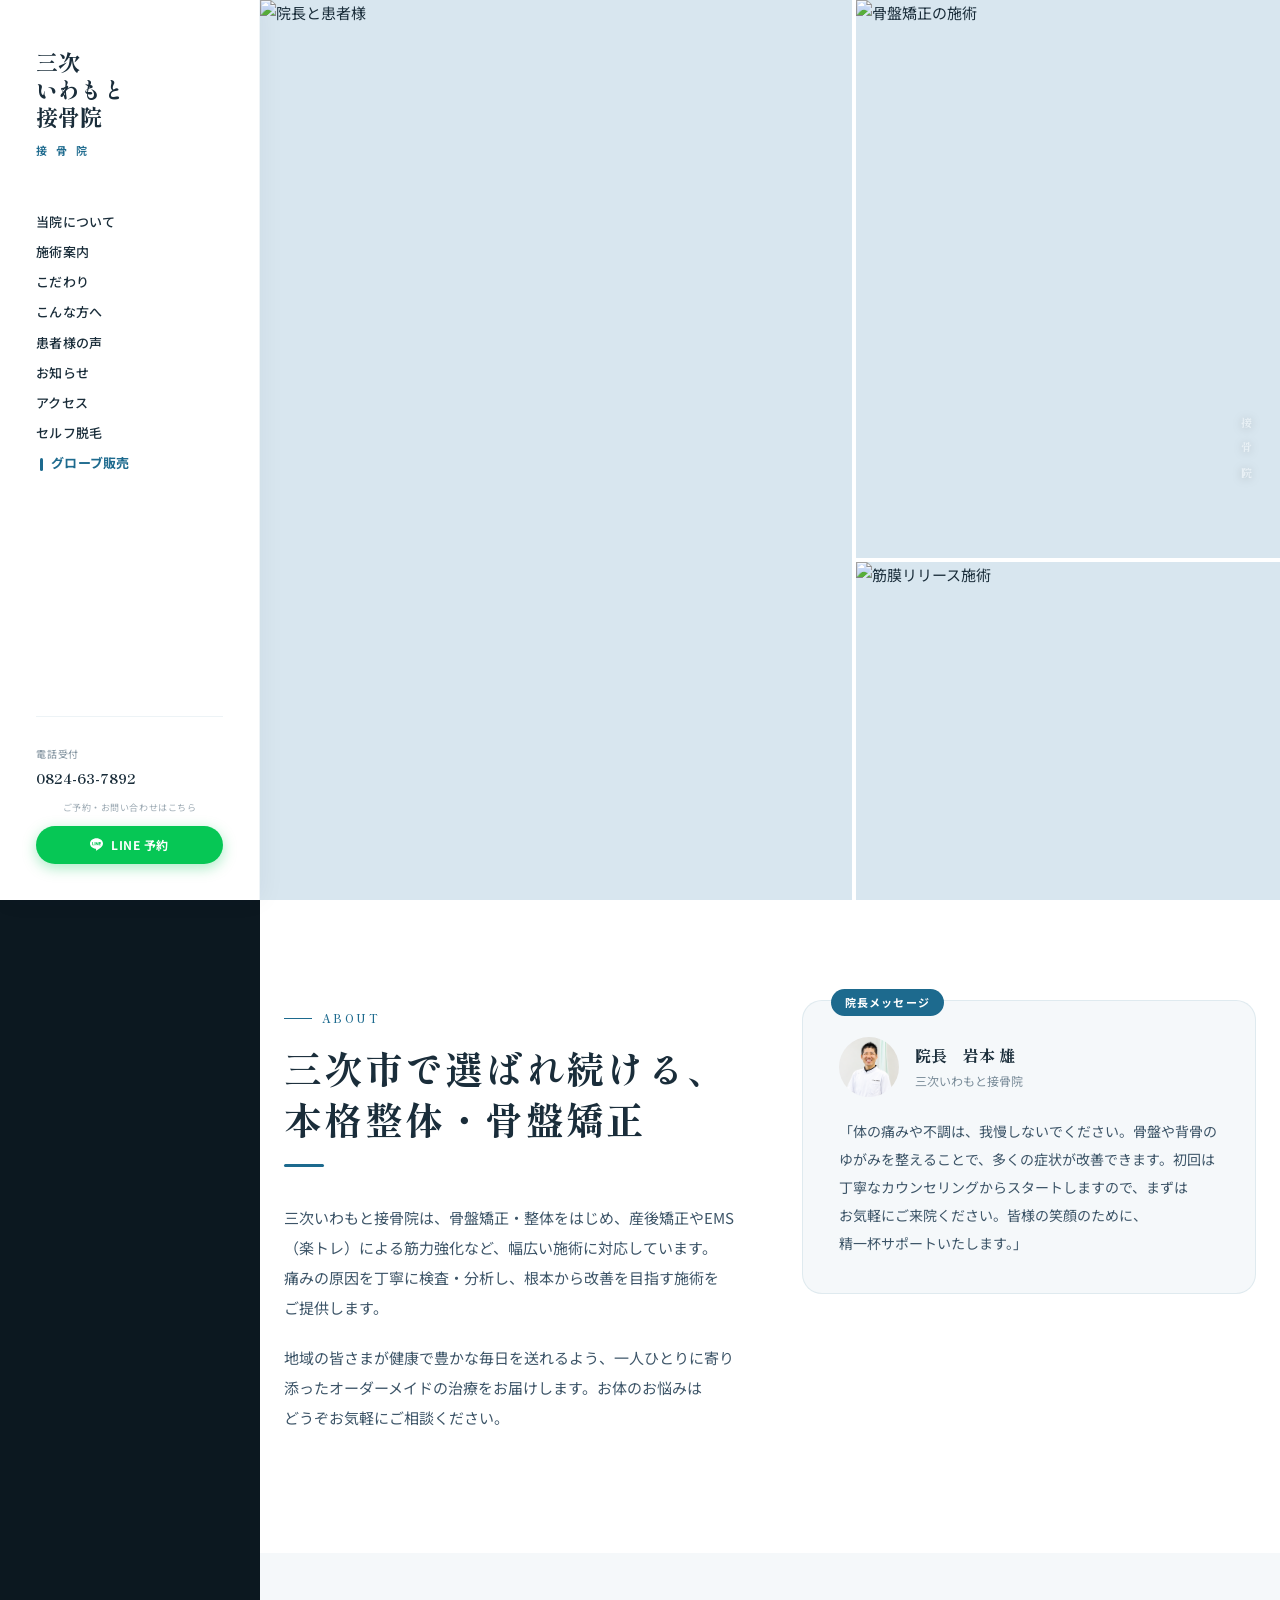
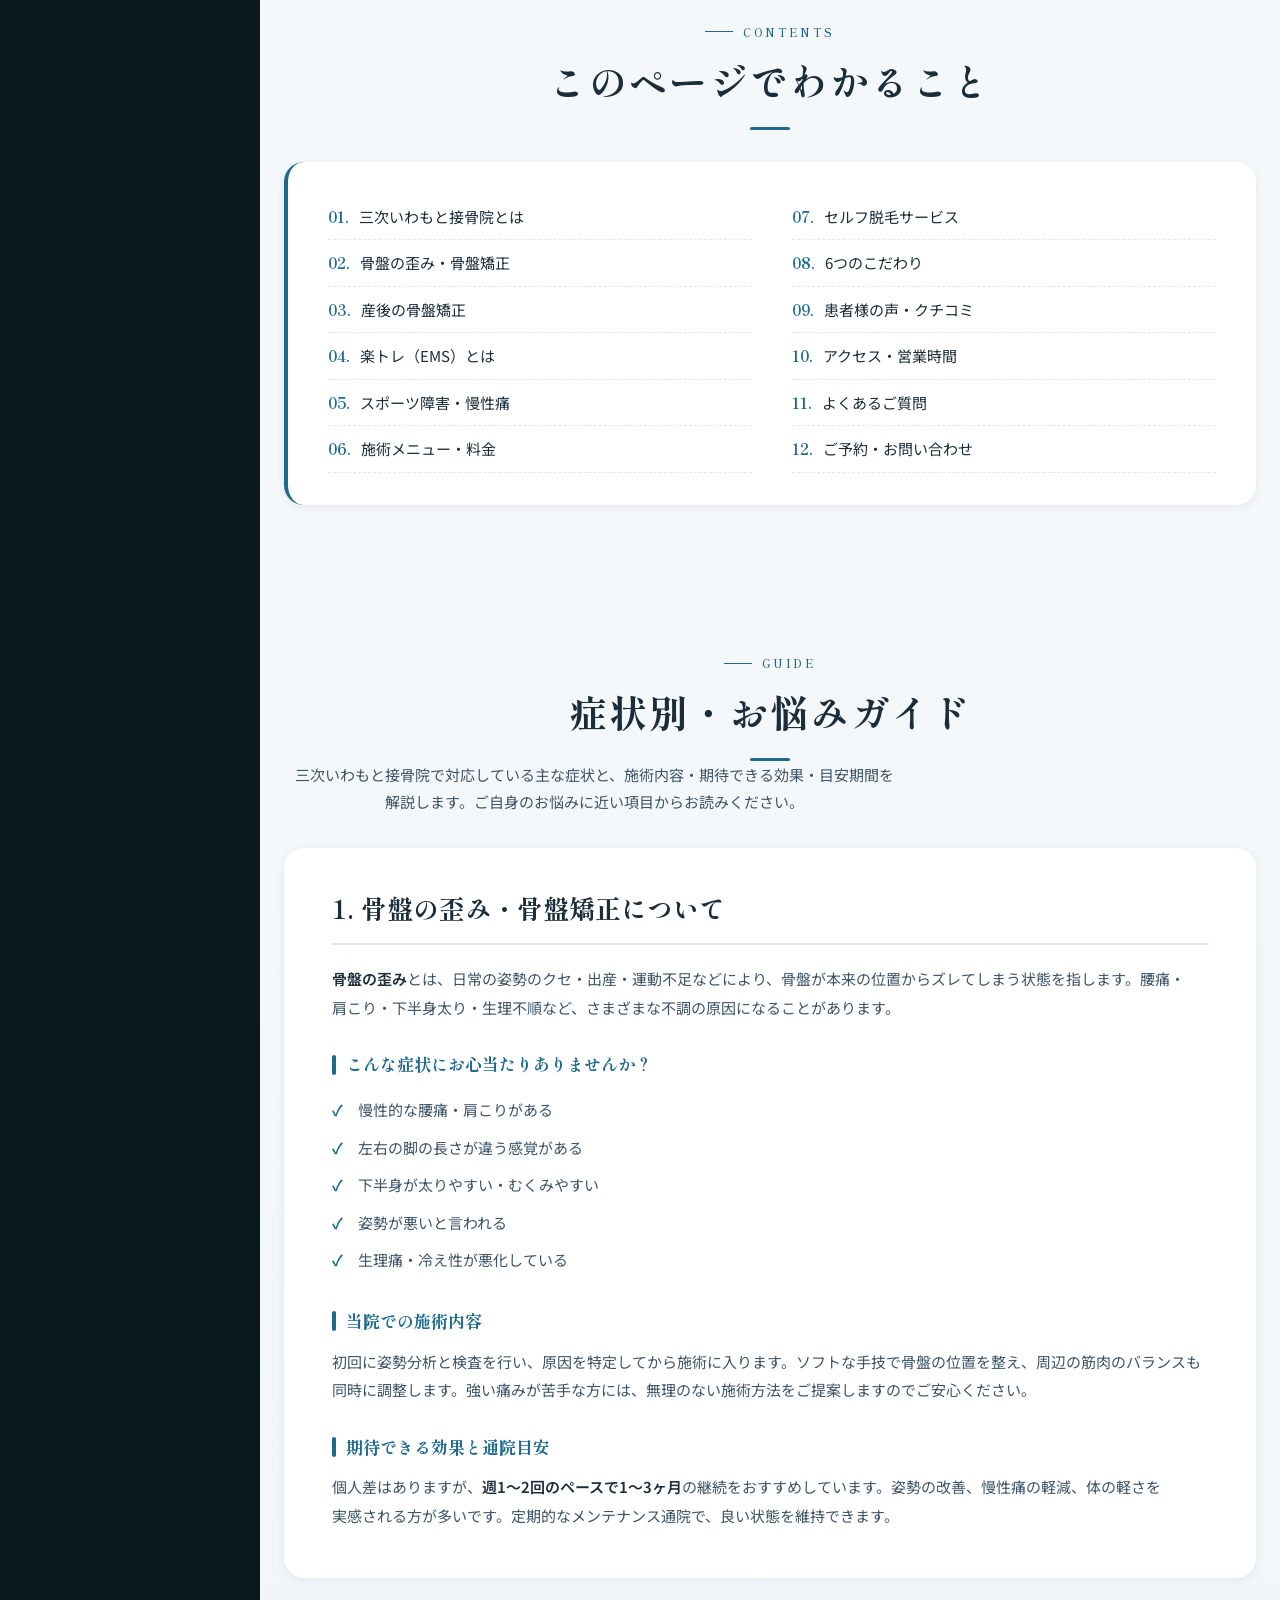
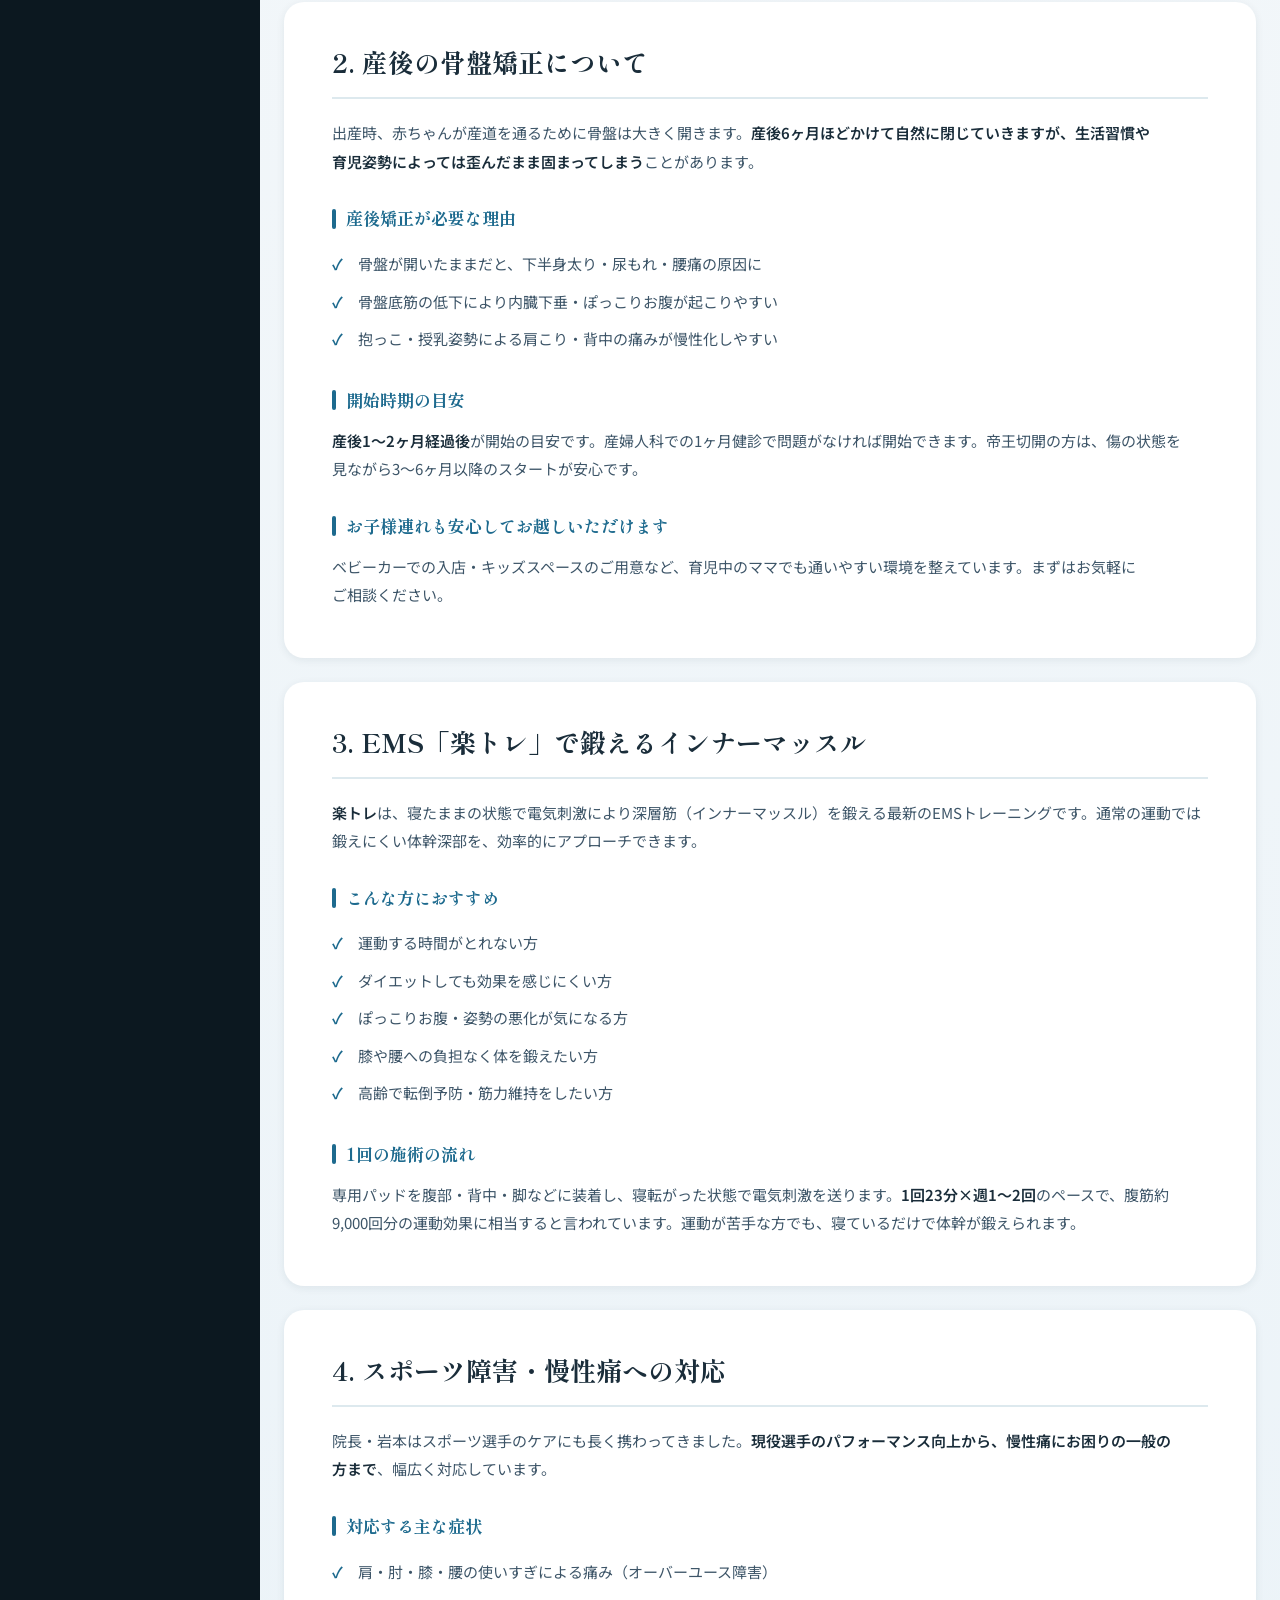
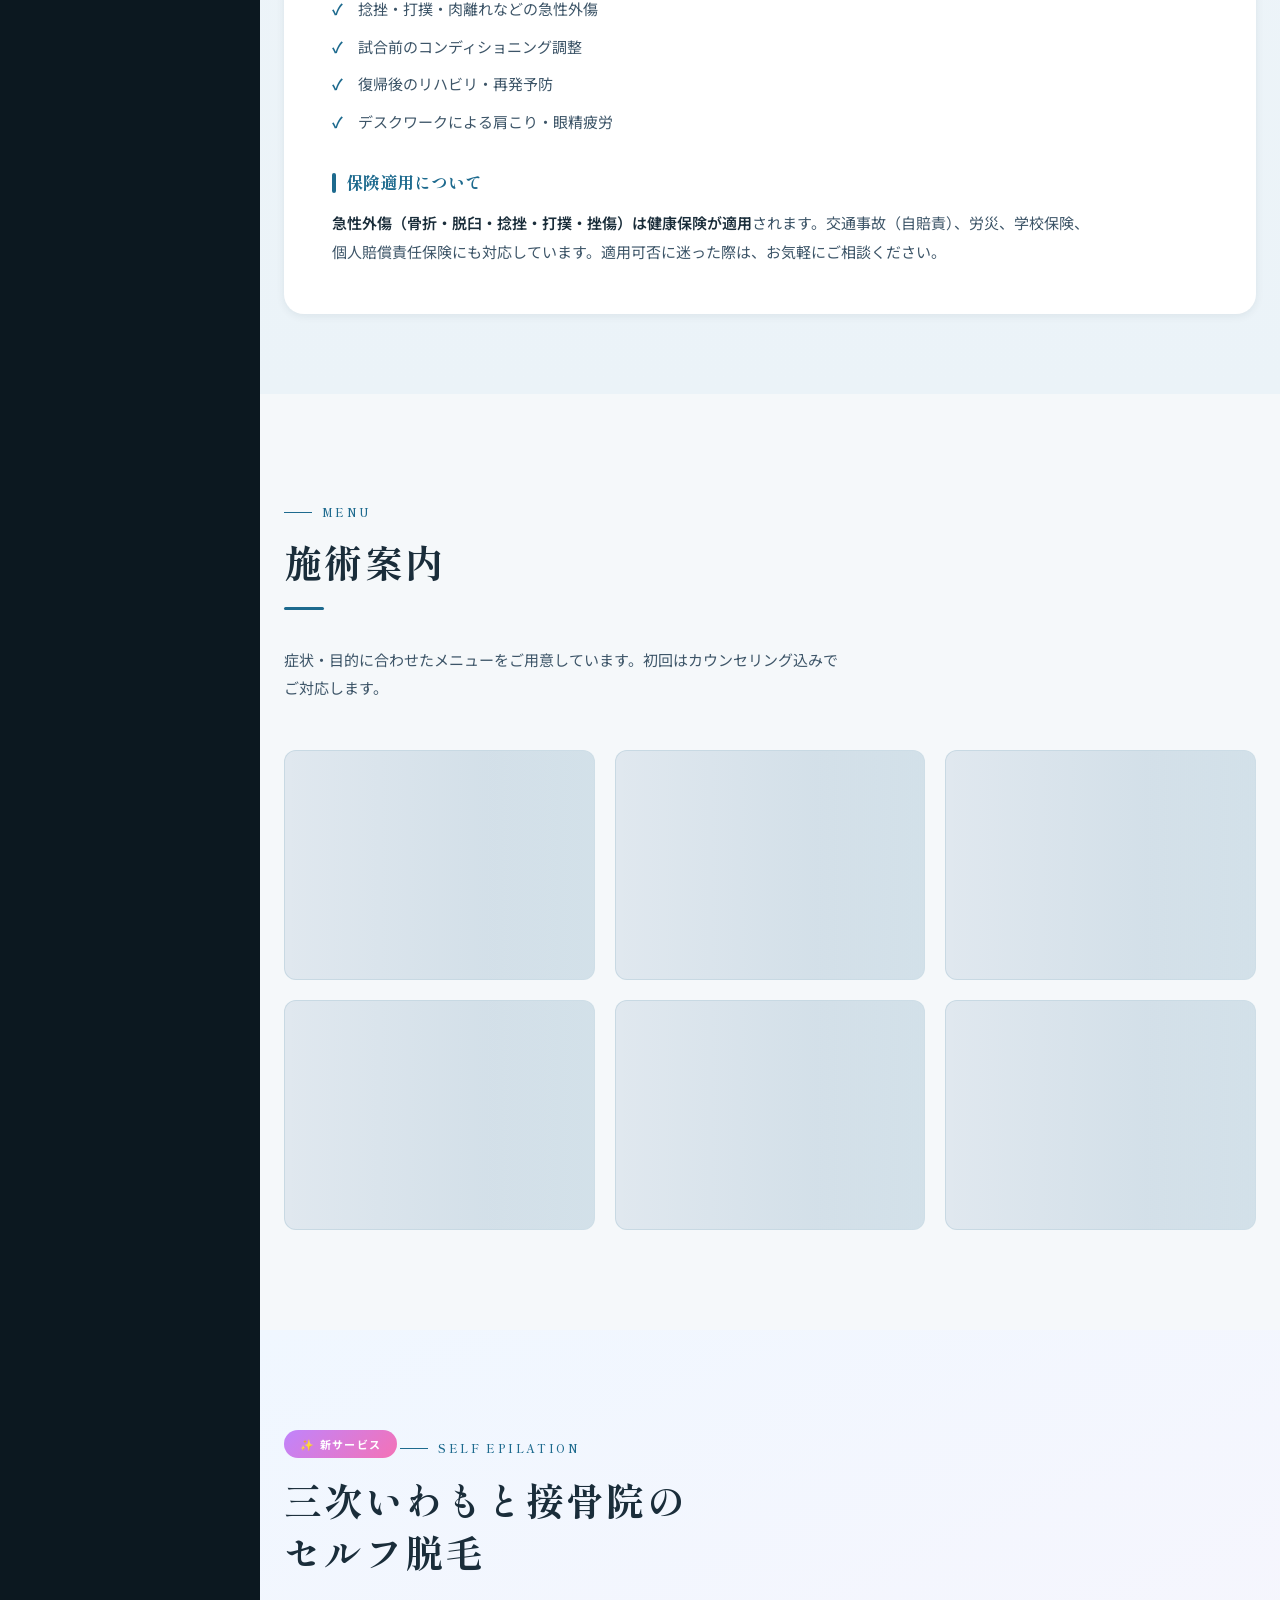
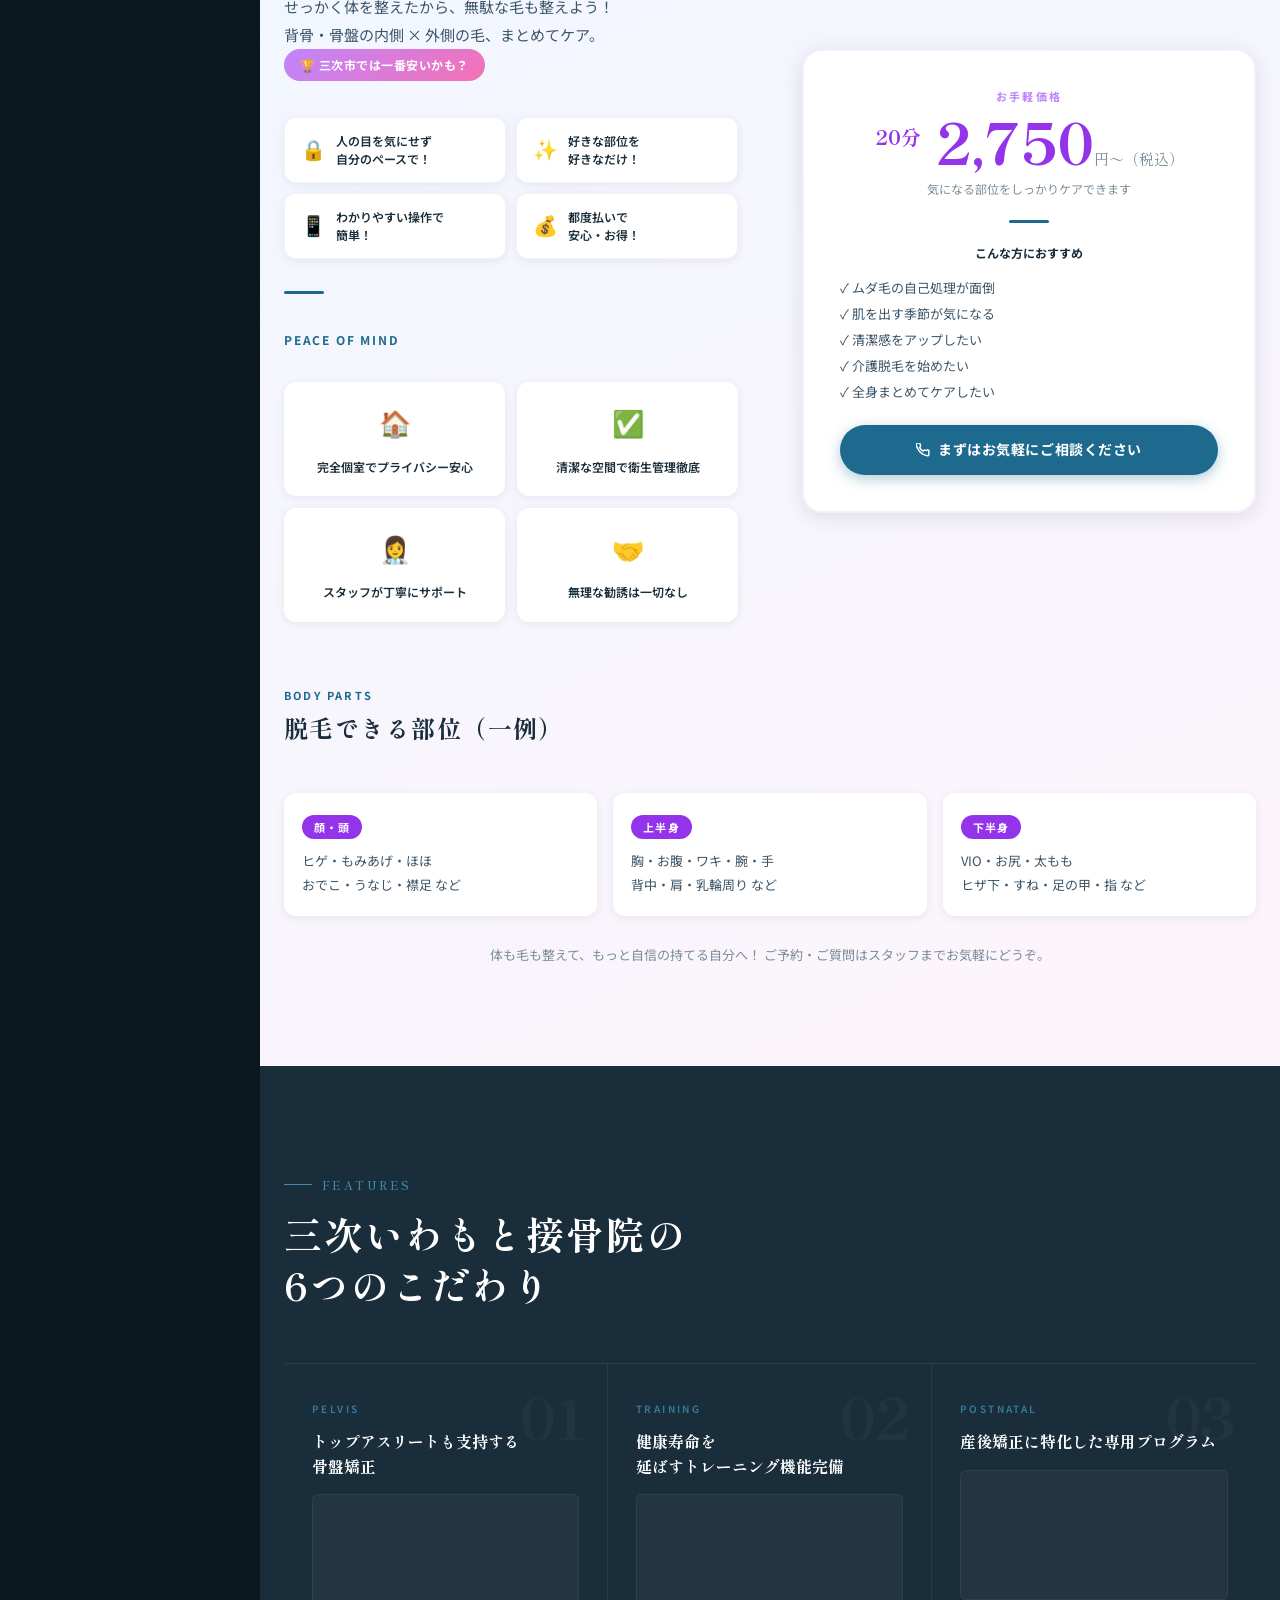
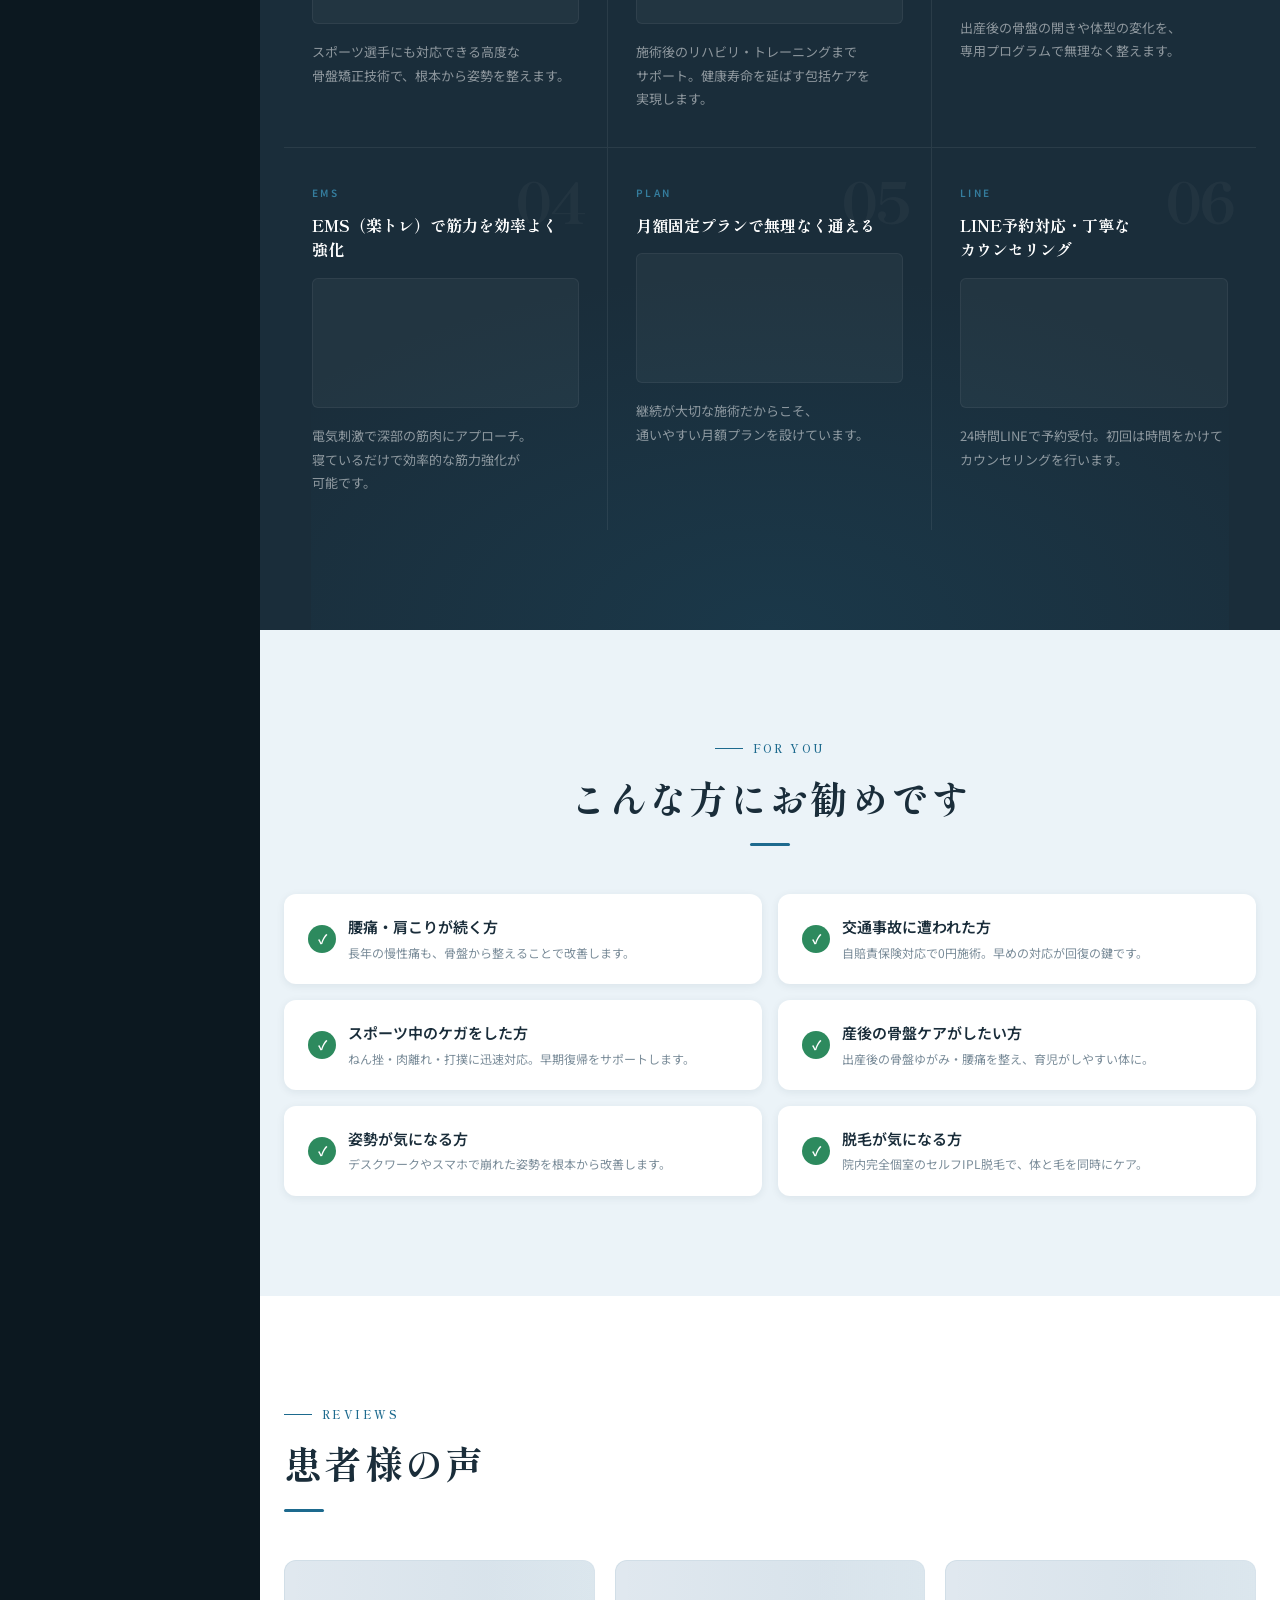
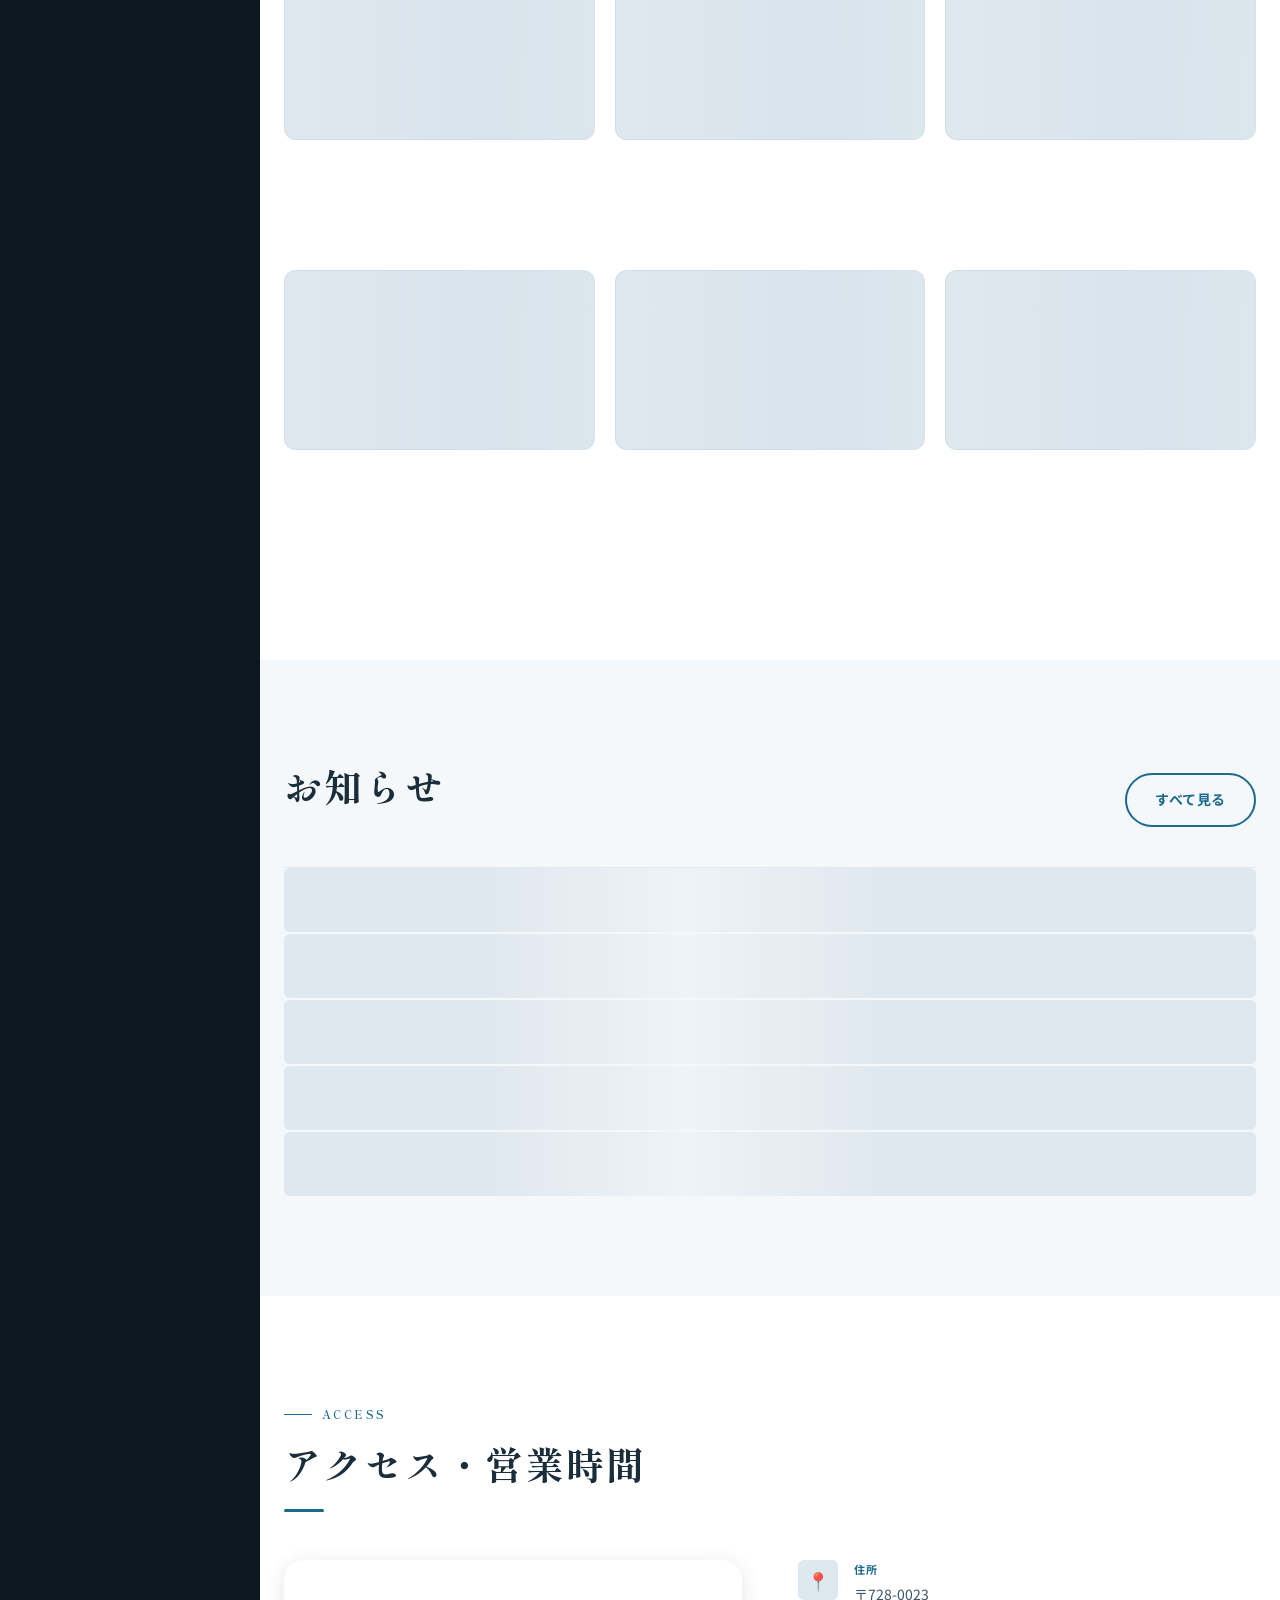
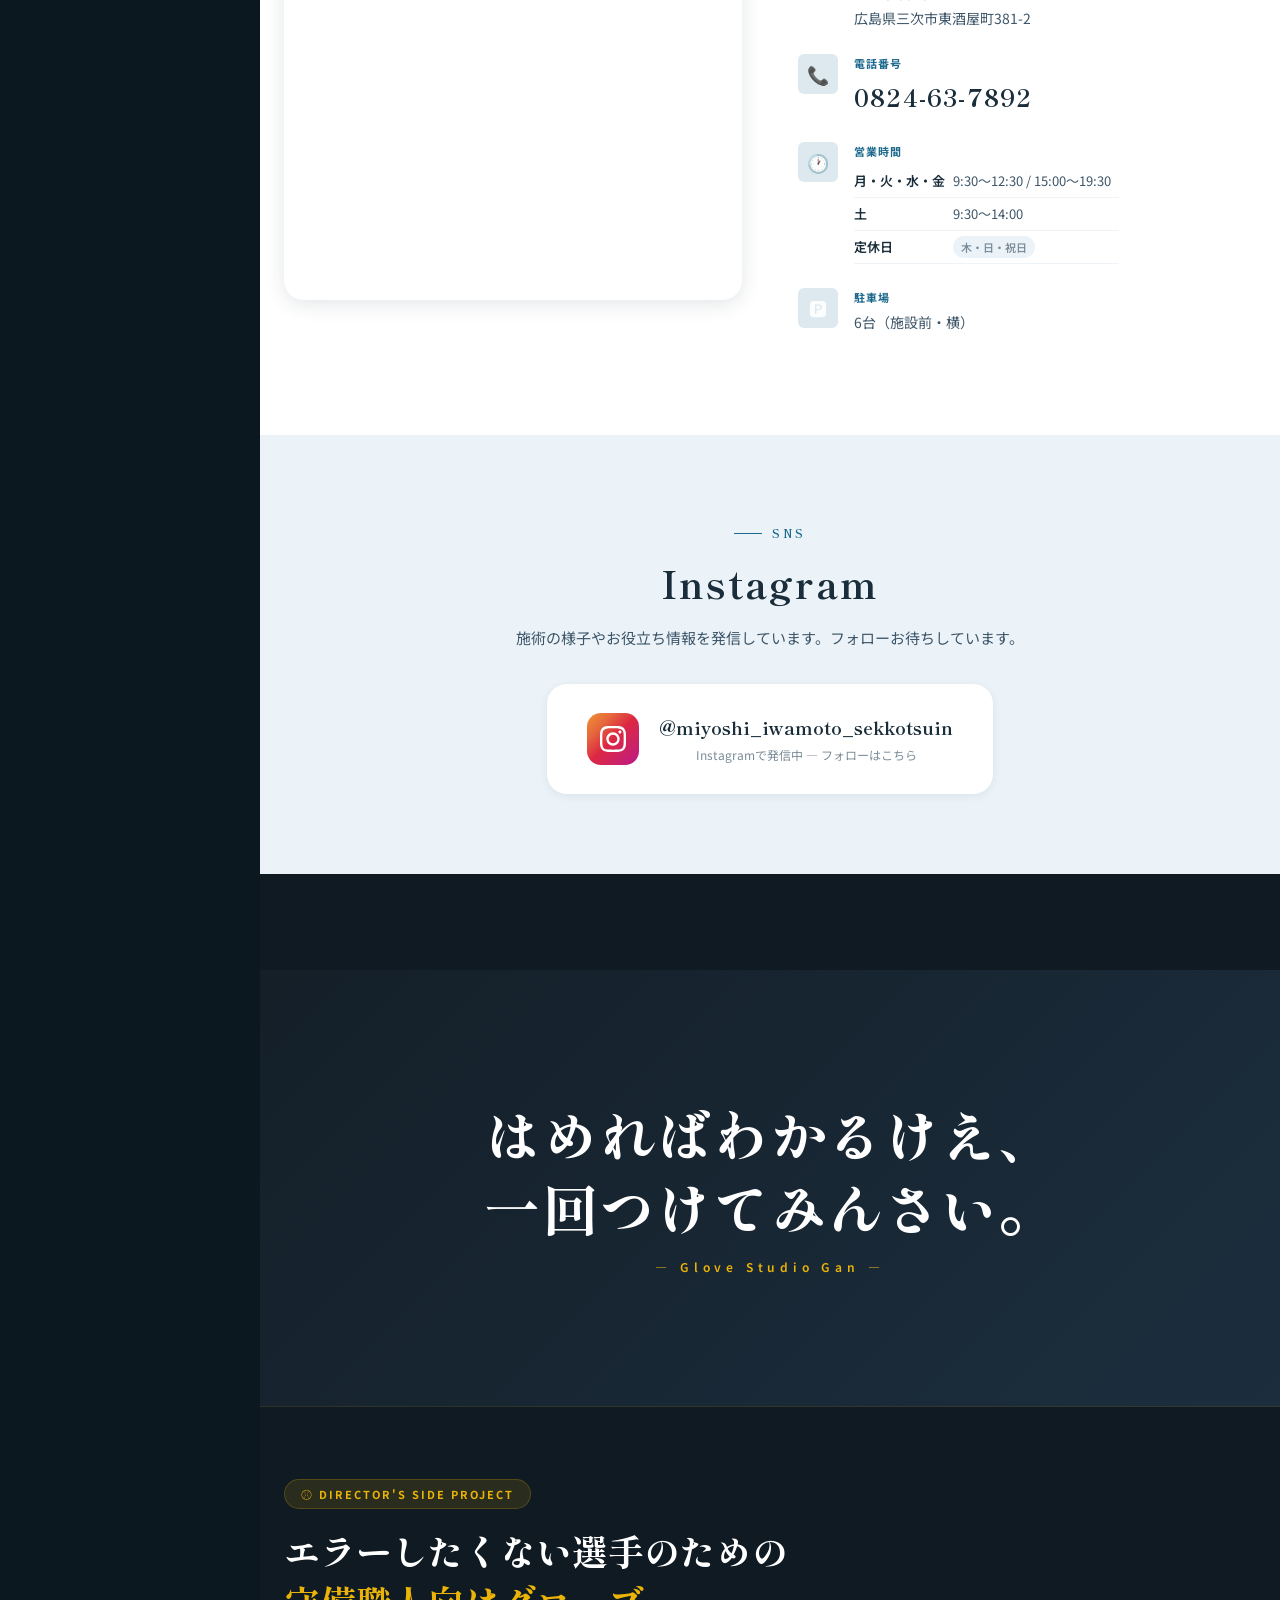
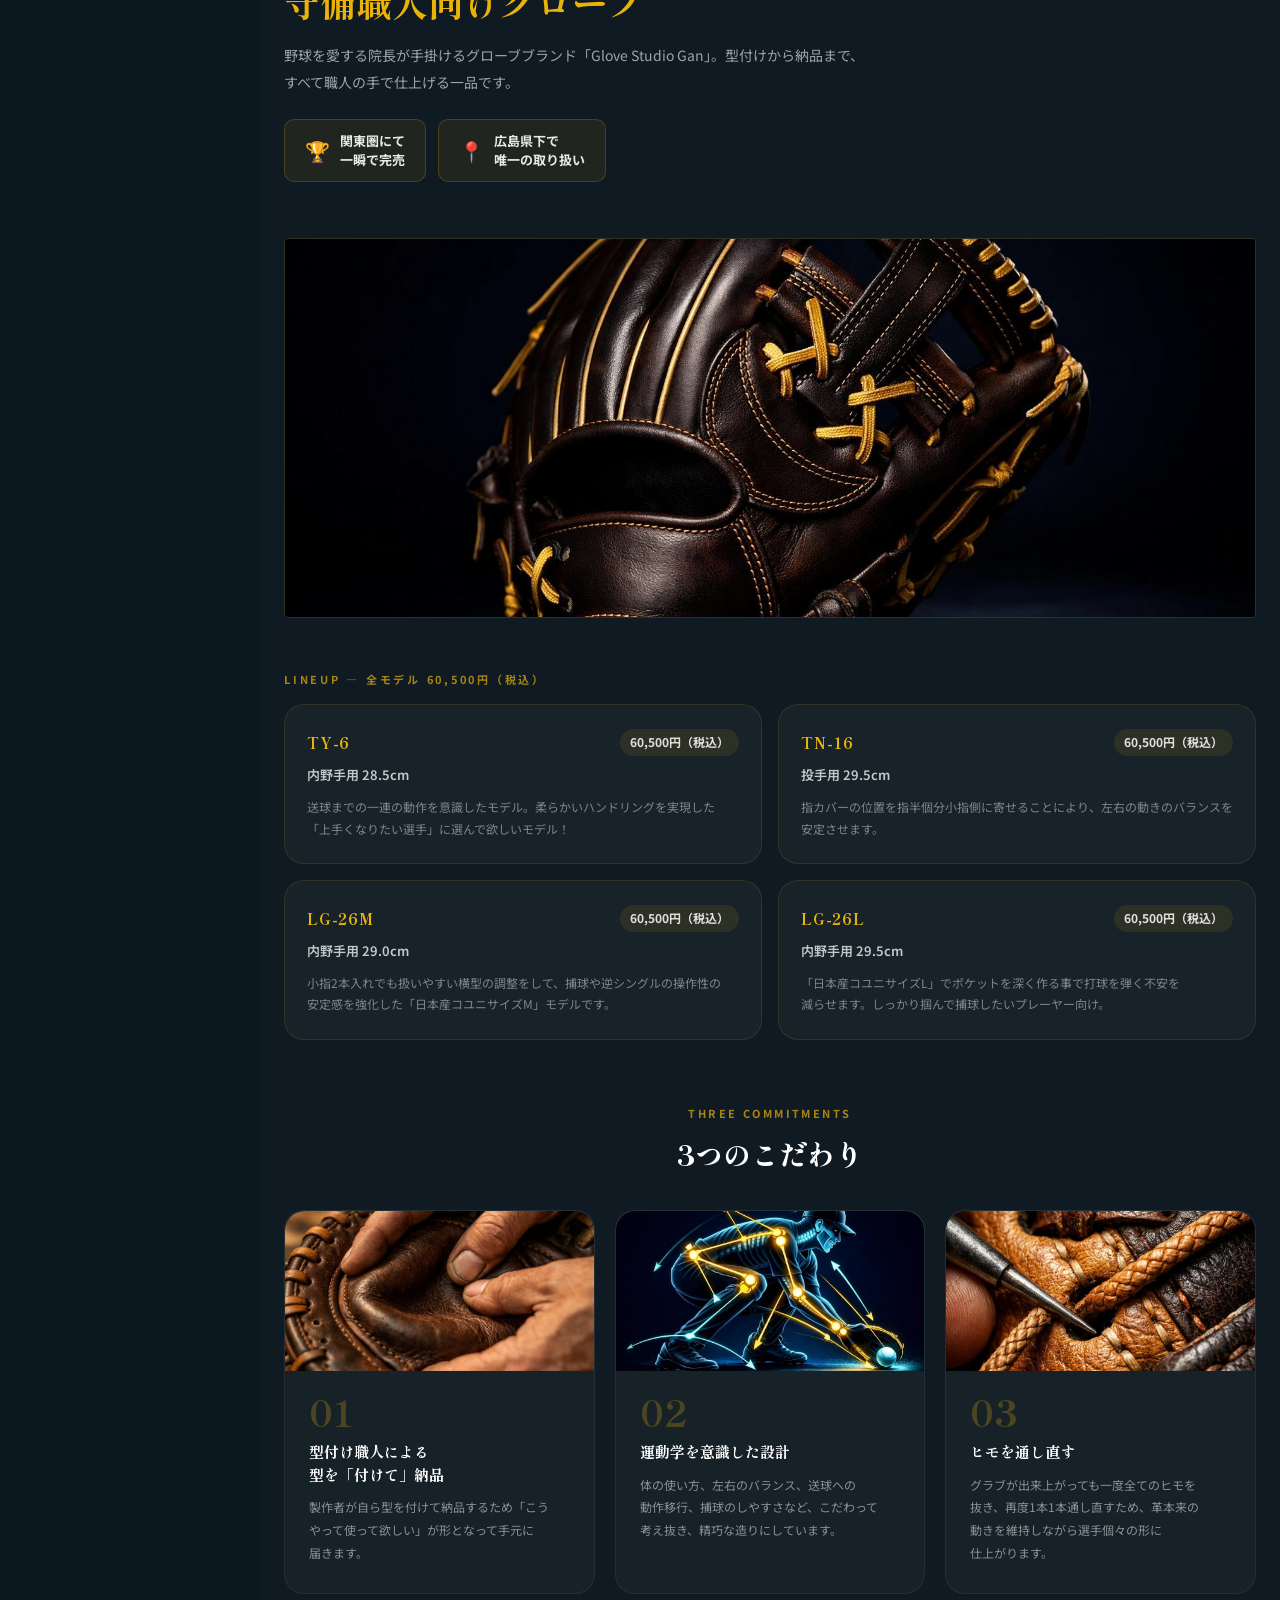
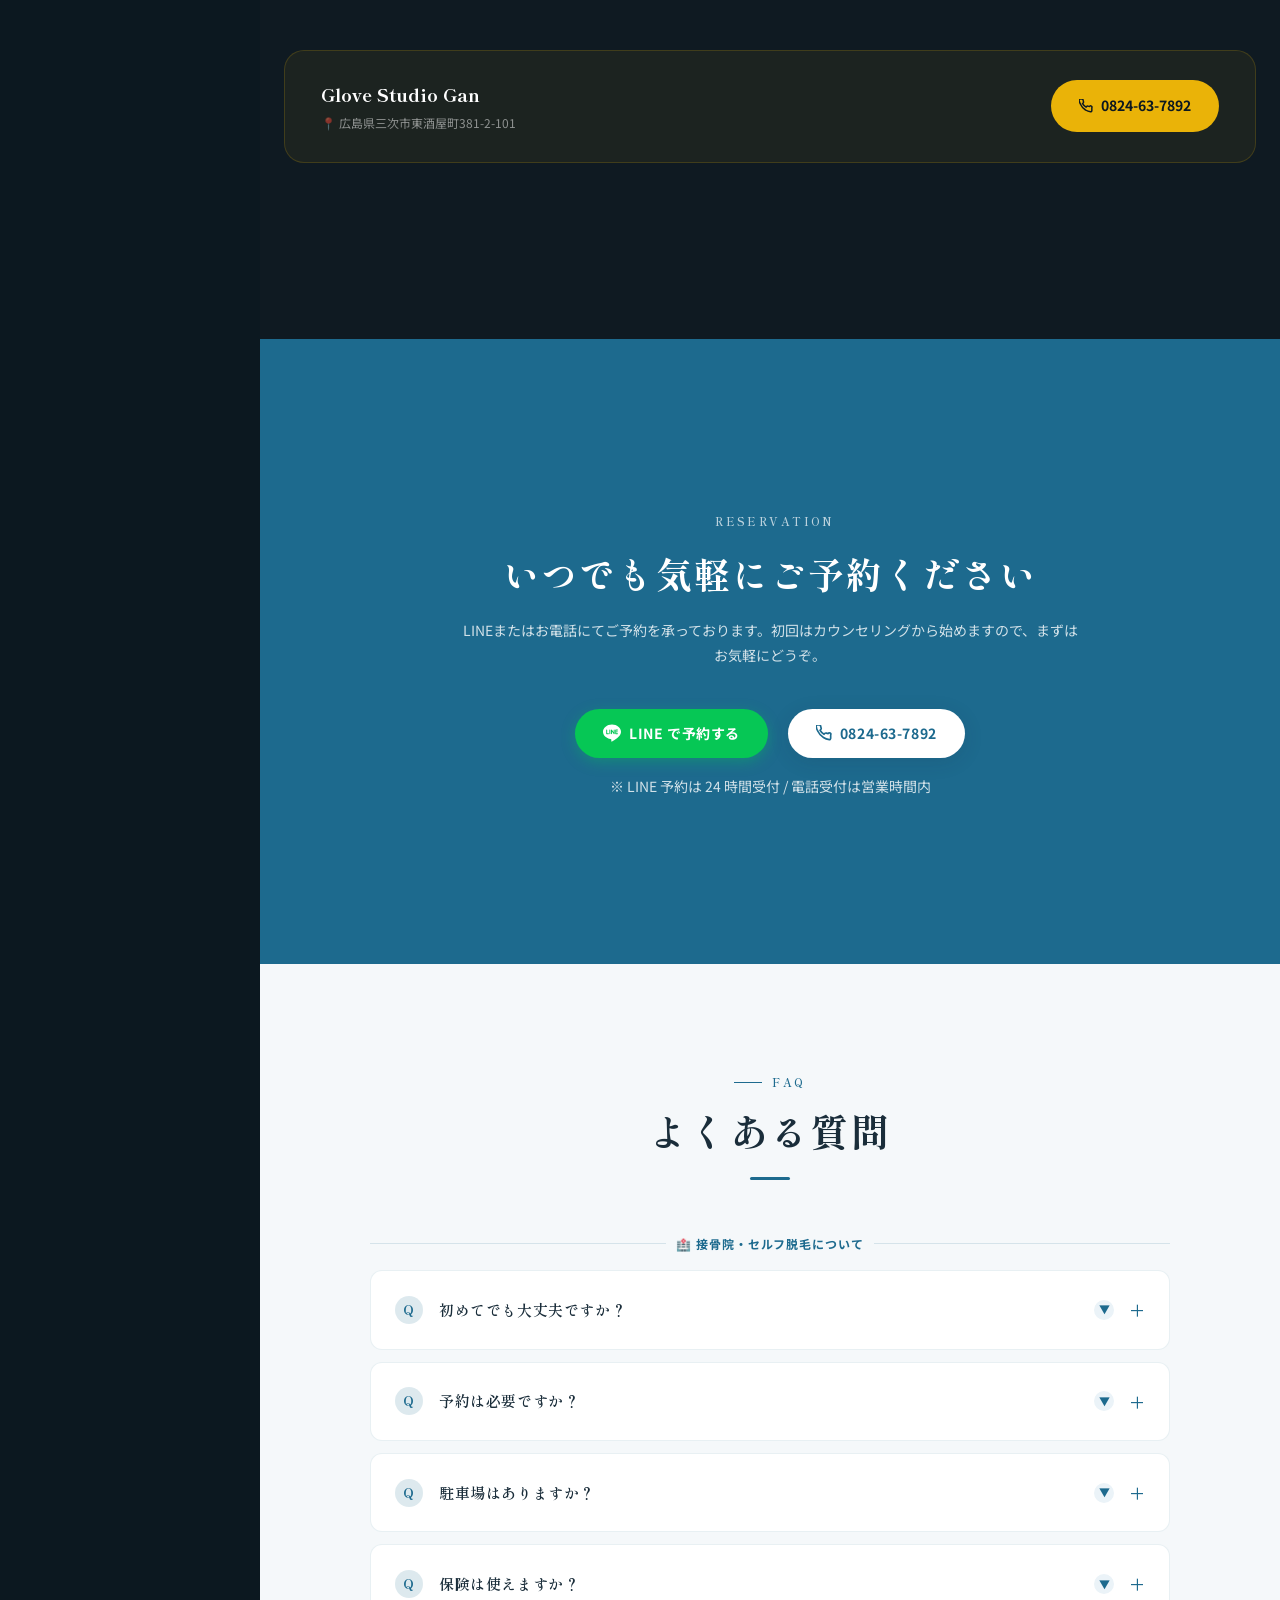
==== commit 7ac5ad90: "Fix hero: static images from Drive (kyousei/kinmaku/smile) + applyHero replace-instead-of-append" ====
--- a/index.html
+++ b/index.html
@@ -2082,9 +2082,9 @@
 <section id="hero" aria-label="ヒーロー">
   <div class="hero-visual">
     <div class="hero-grid" id="h-photos" aria-hidden="true">
-      <div class="cell cms-loading" data-idx="0"></div>
-      <div class="cell cms-loading" data-idx="1"></div>
-      <div class="cell cms-loading" data-idx="2"></div>
+      <div class="cell" data-idx="0"><img src="https://lh3.googleusercontent.com/d/1fZ-IfE1Y6fICIYPbTjDJKwhY-_cmYDcQ=w1600" alt="院長と患者様" loading="eager"></div>
+      <div class="cell" data-idx="1"><img src="https://lh3.googleusercontent.com/d/1EB3v0FRYkyi_ffcpNym1YTZS0XZ7zhsl=w1600" alt="骨盤矯正の施術" loading="lazy"></div>
+      <div class="cell" data-idx="2"><img src="https://lh3.googleusercontent.com/d/1Htv6UjuywElOePNfpWK1YQdOoDYtqB7o=w1600" alt="筋膜リリース施術" loading="lazy"></div>
     </div>
     <span class="hero-vert-label" aria-hidden="true">接 骨 院</span>
   </div>
@@ -2971,6 +2971,7 @@
       img.src = driveImg(imgs[i]);
       img.alt = photos[i] ? esc(photos[i].caption || '') : '';
       img.loading = 'lazy';
+      cell.innerHTML = '';
       cell.appendChild(img);
     }
   });
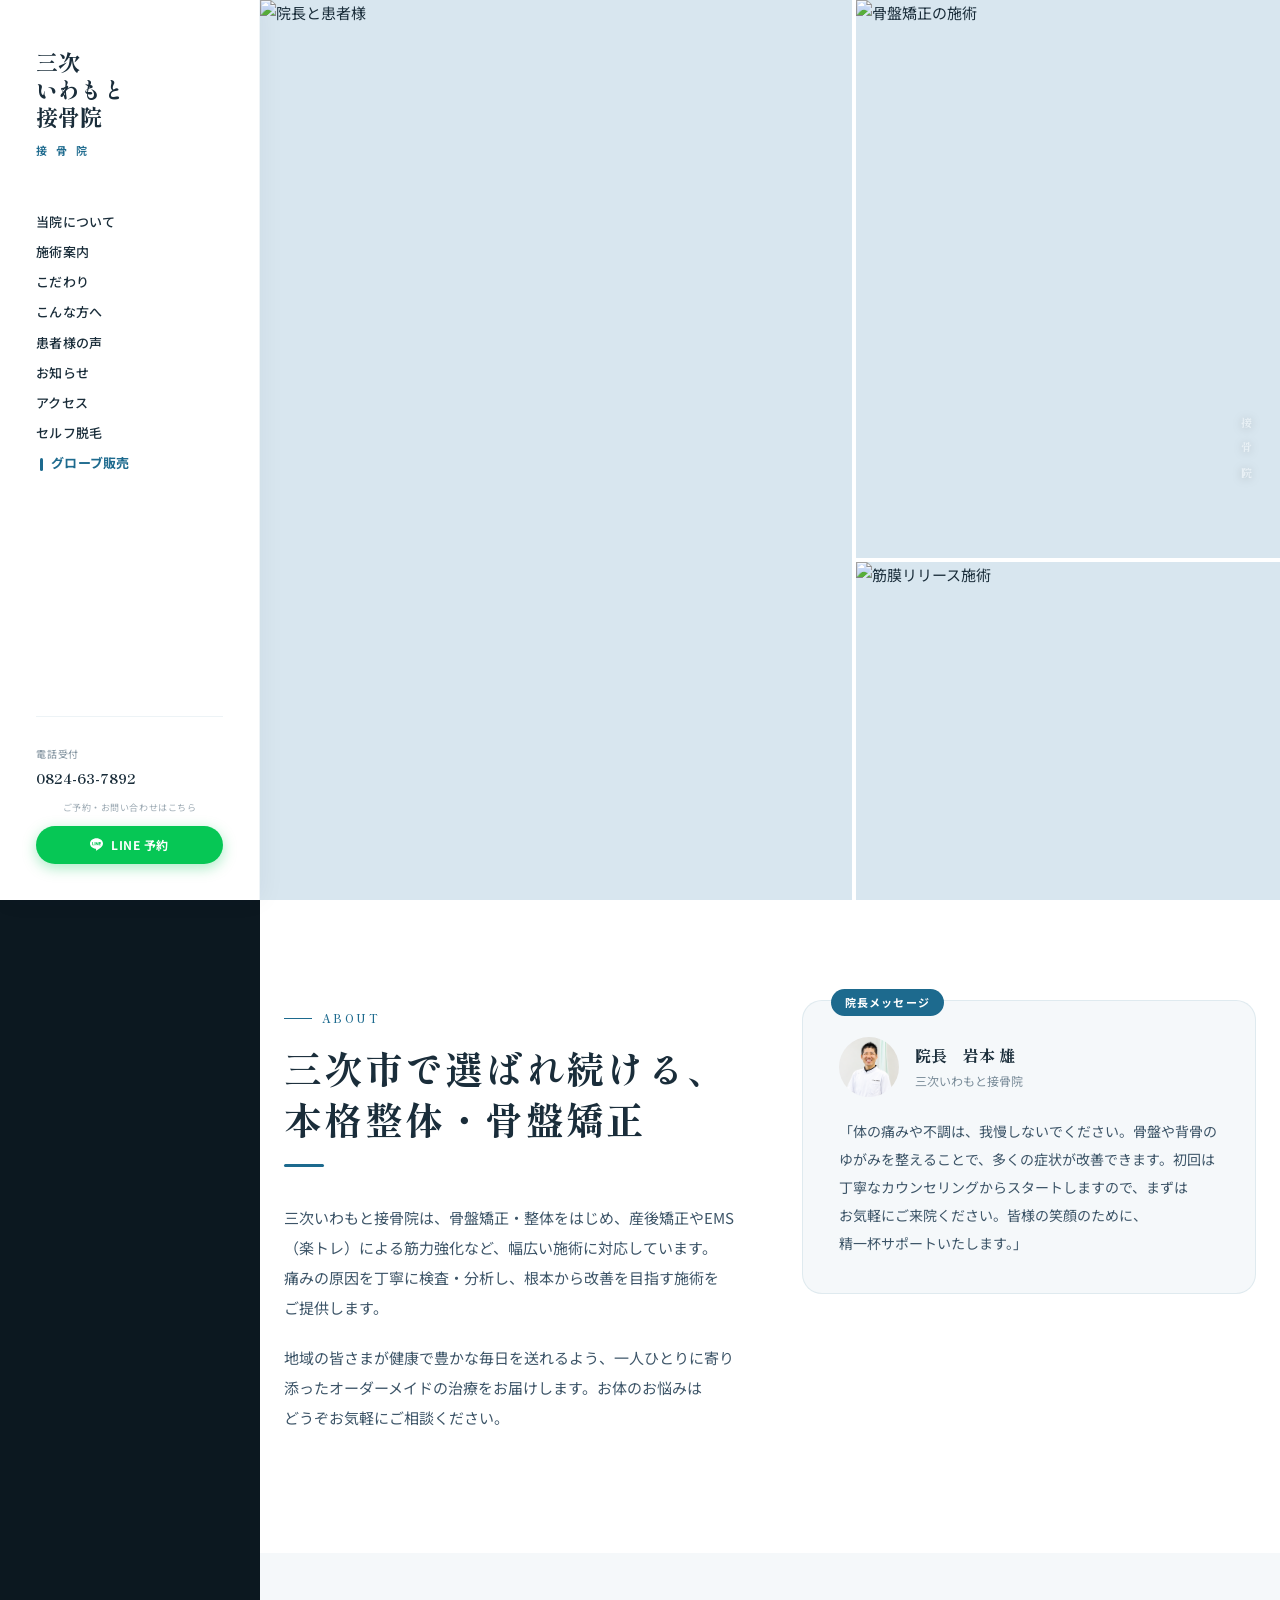
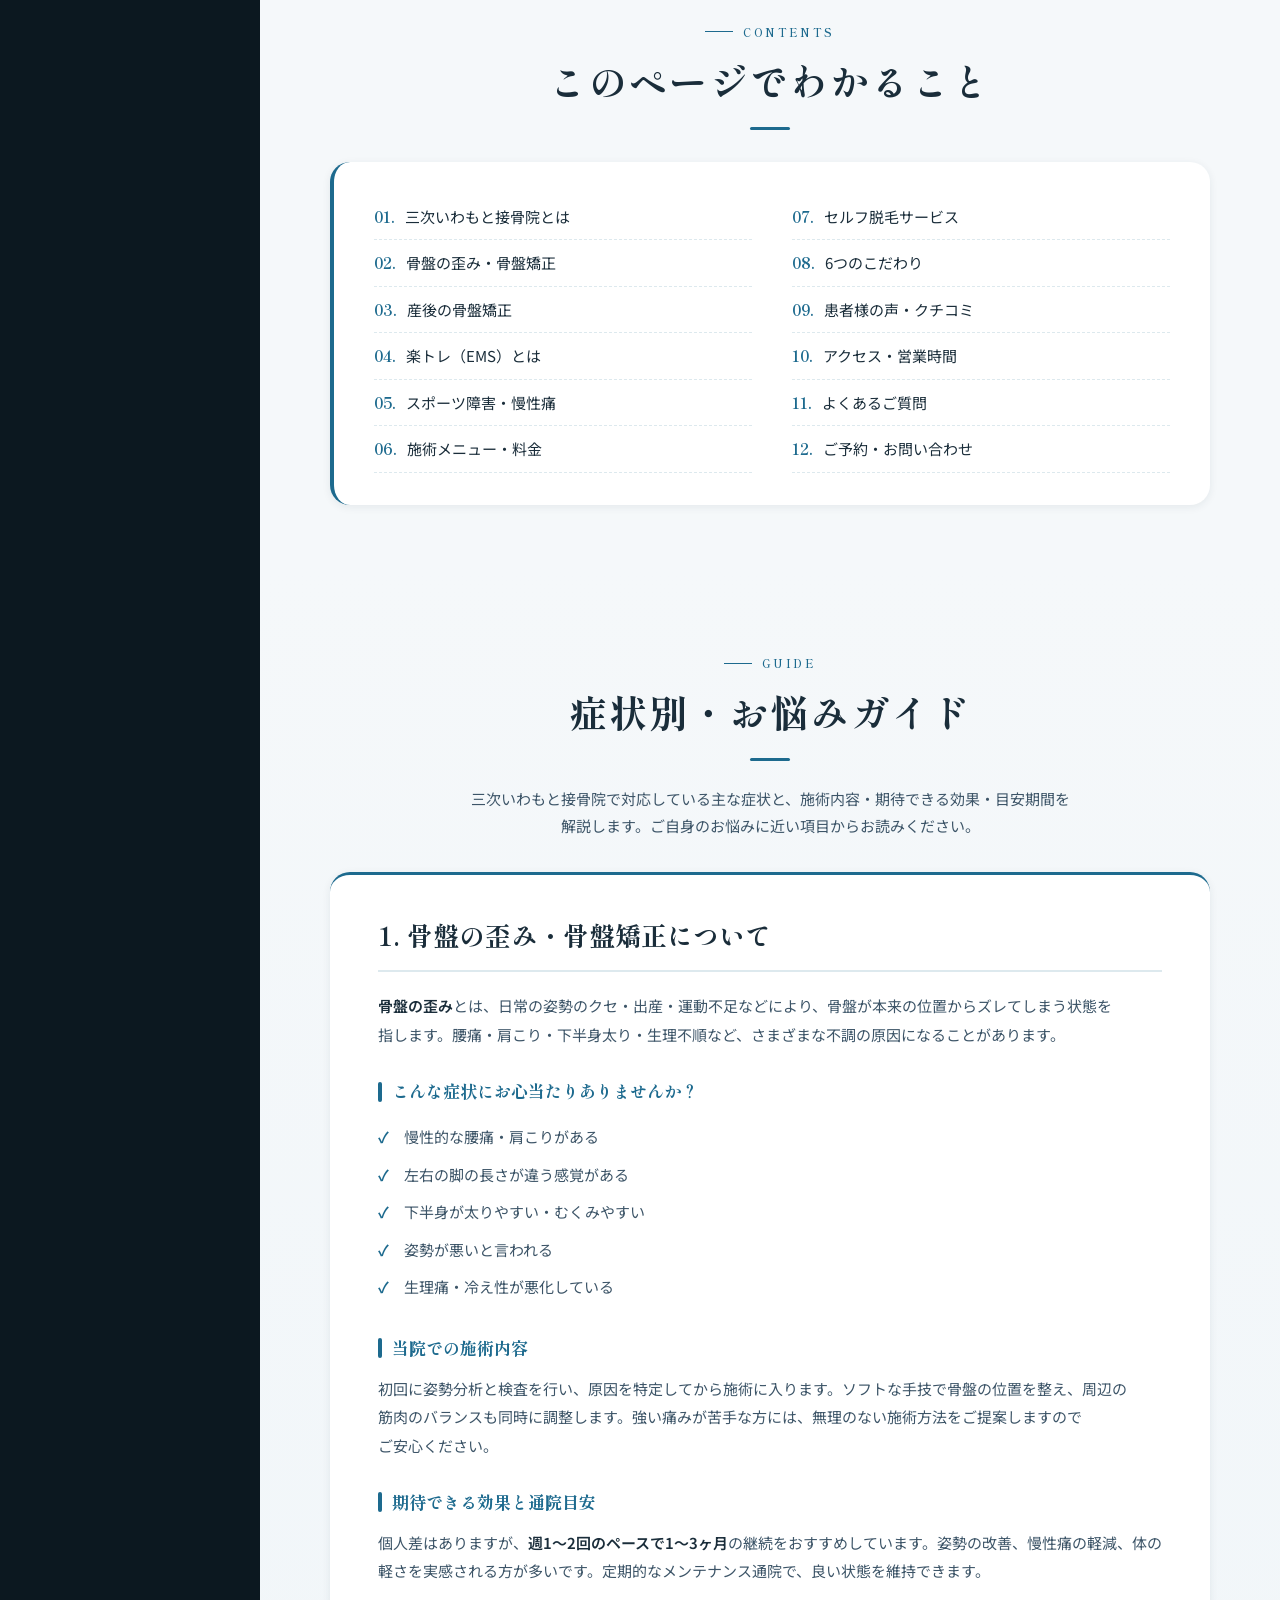
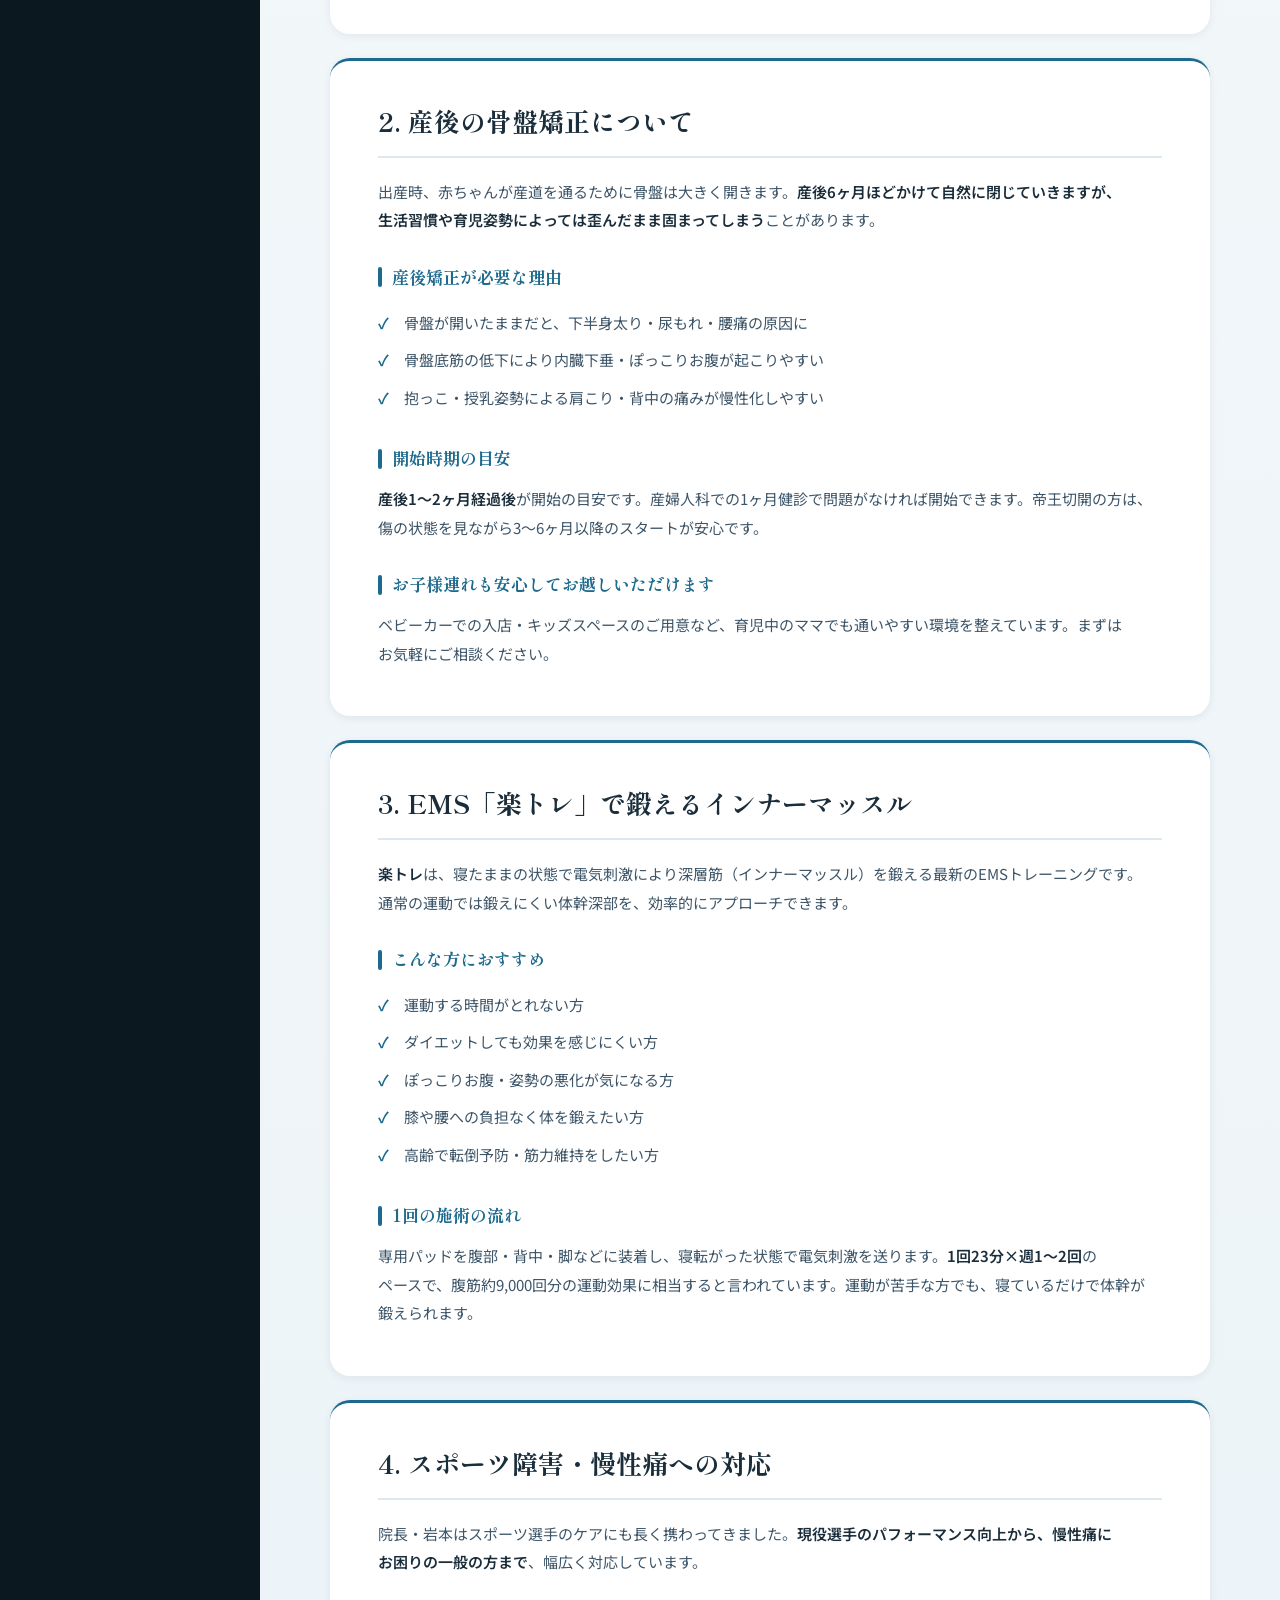
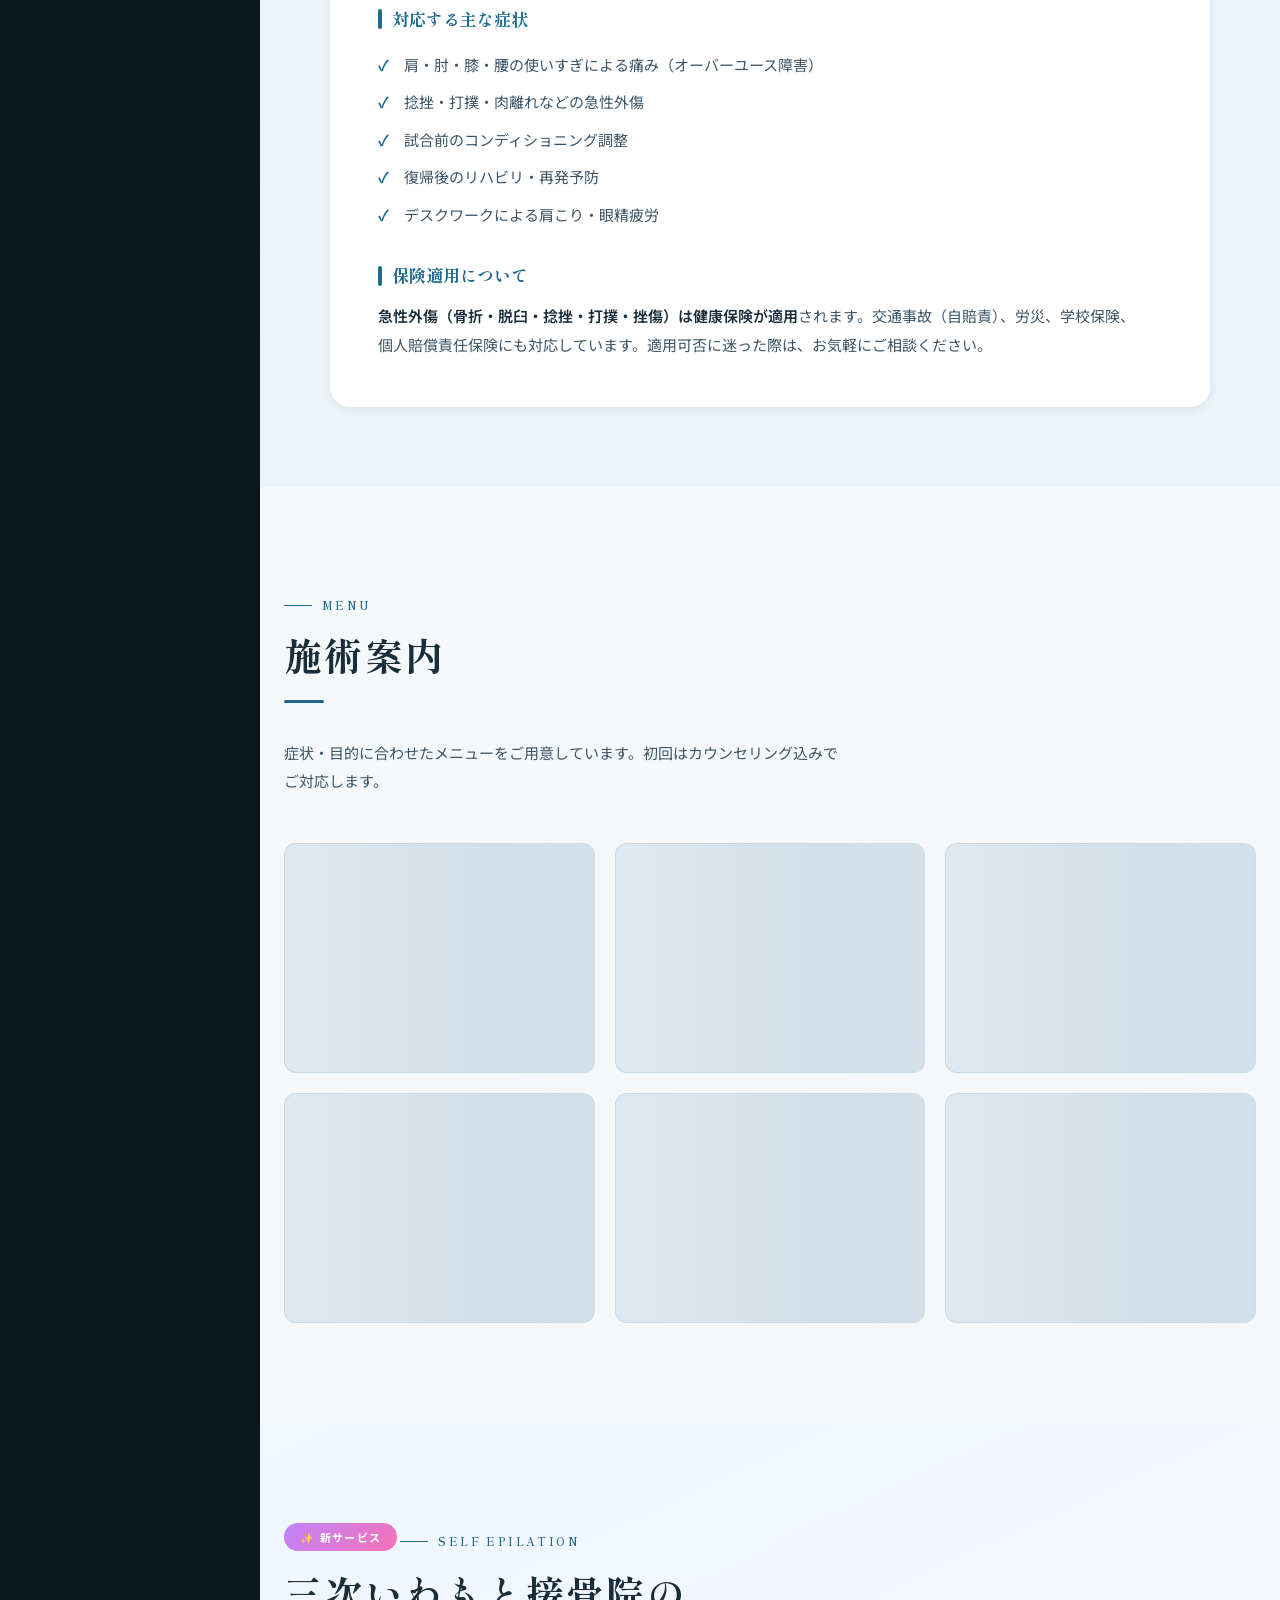
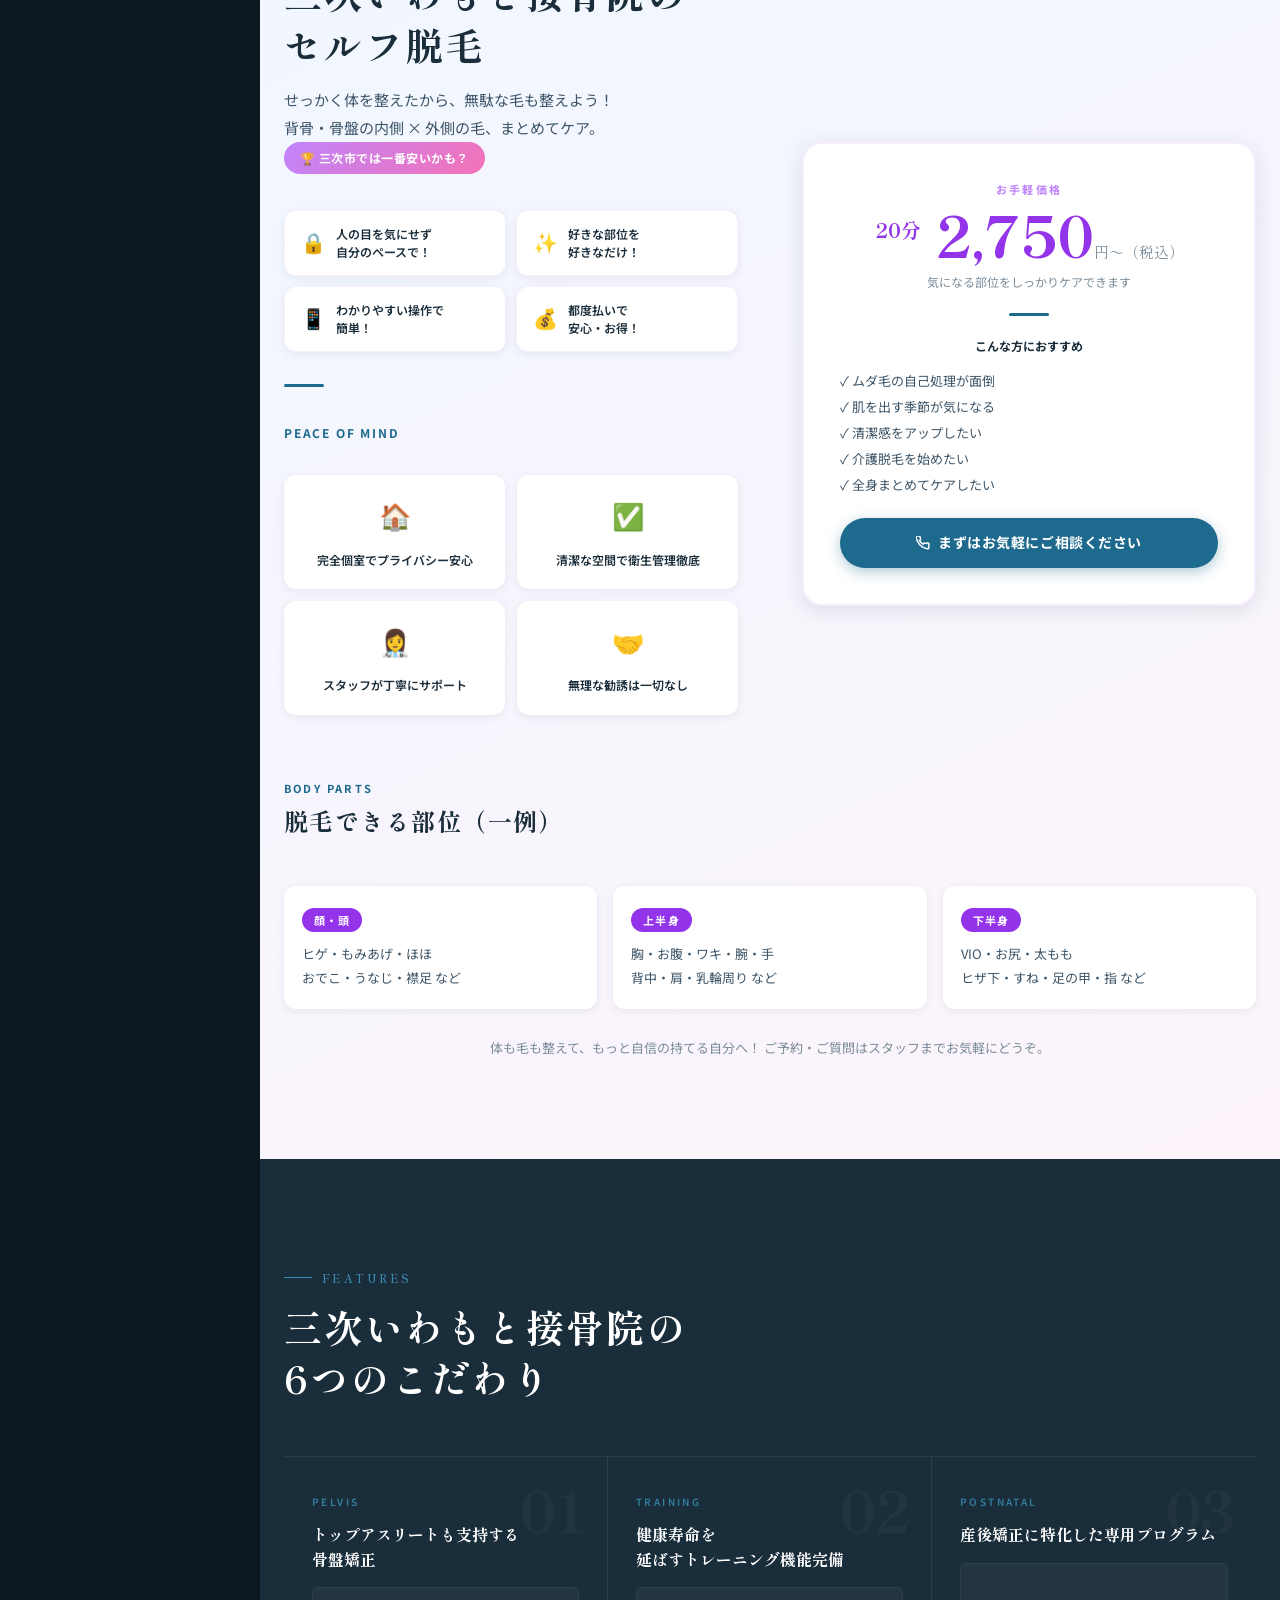
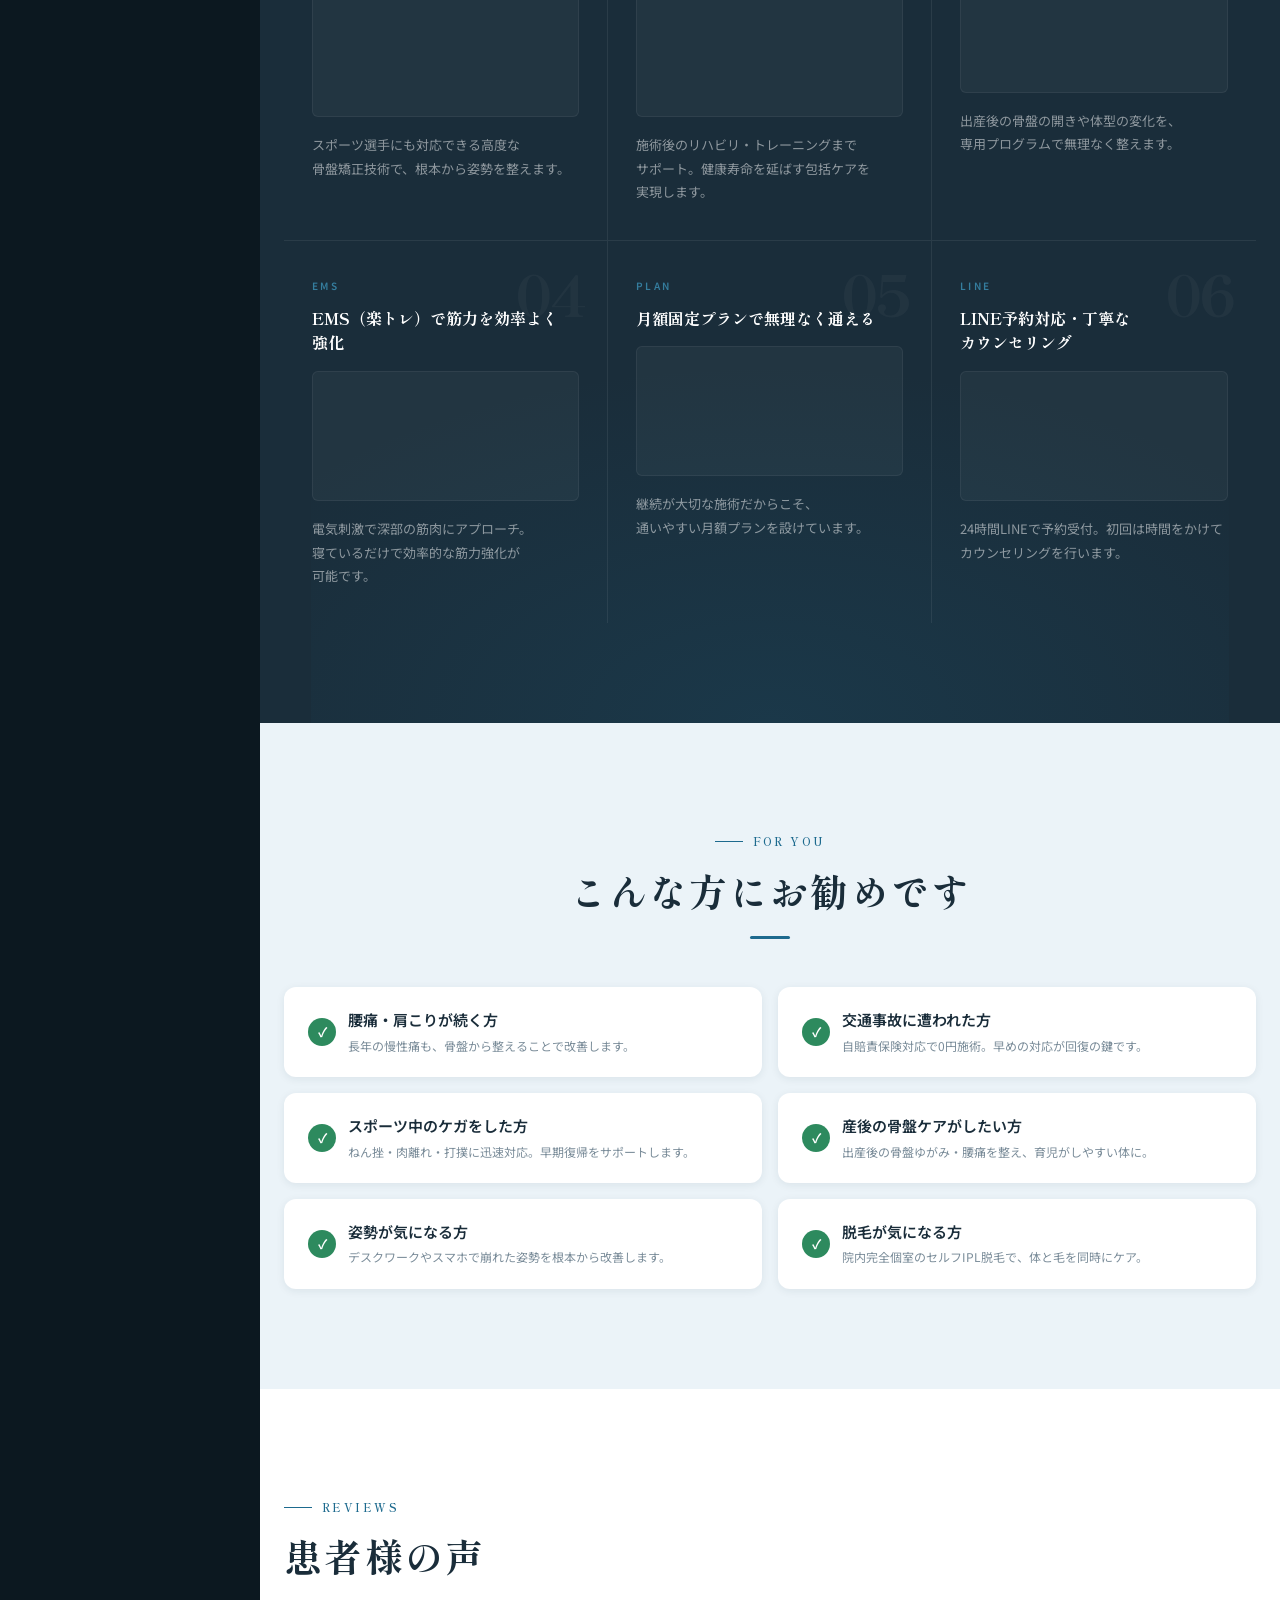
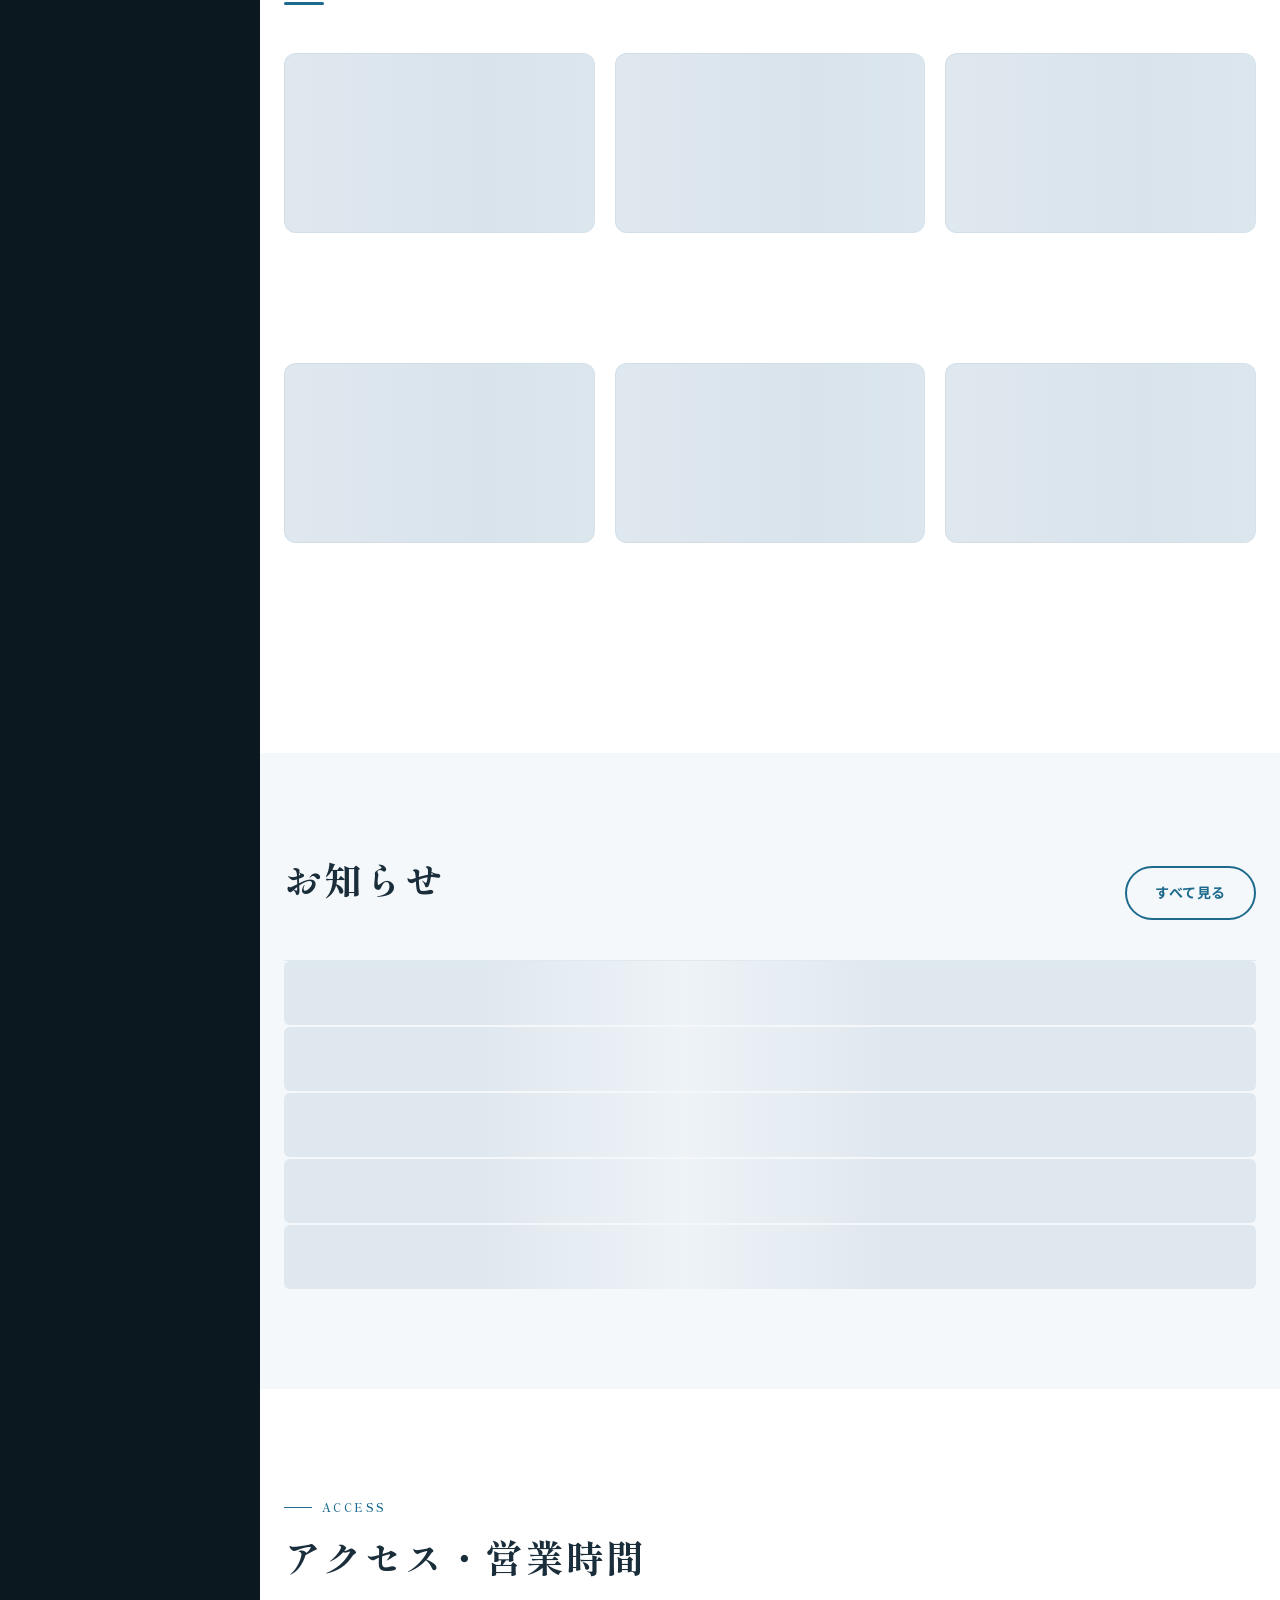
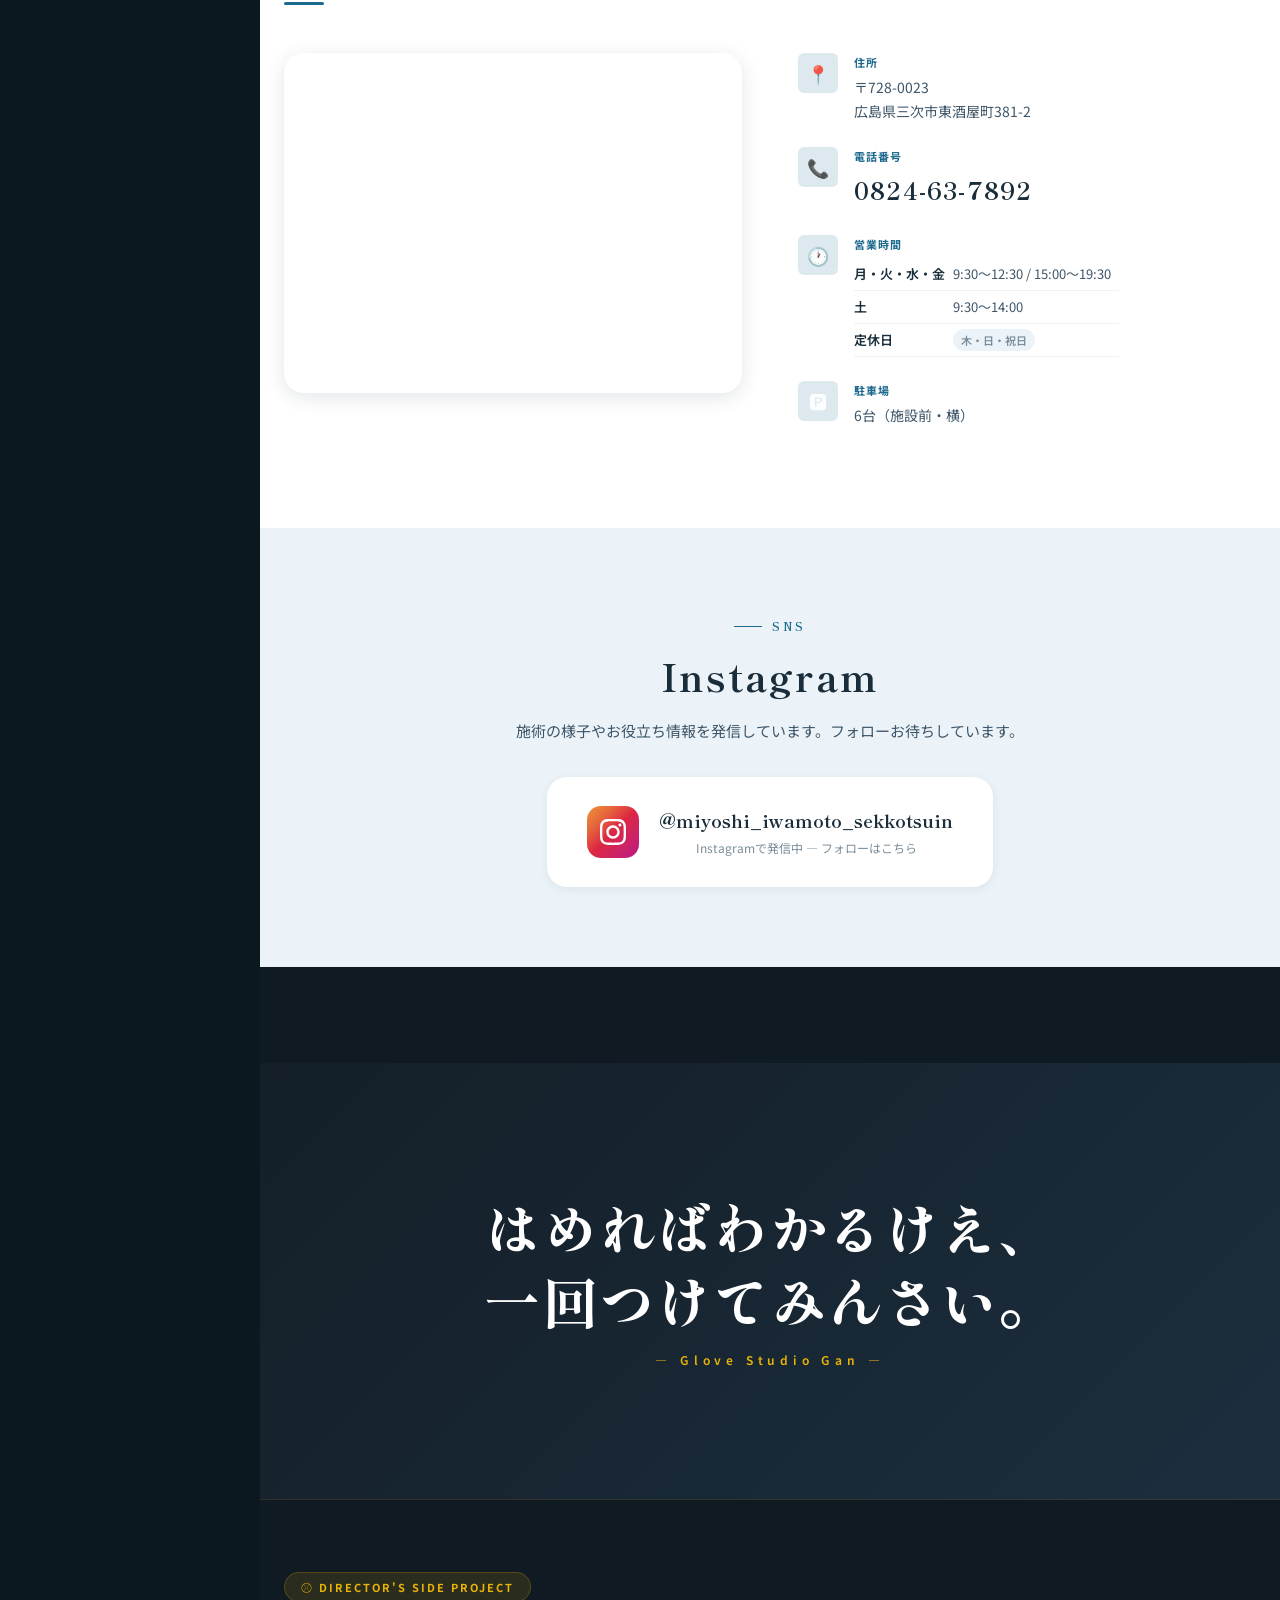
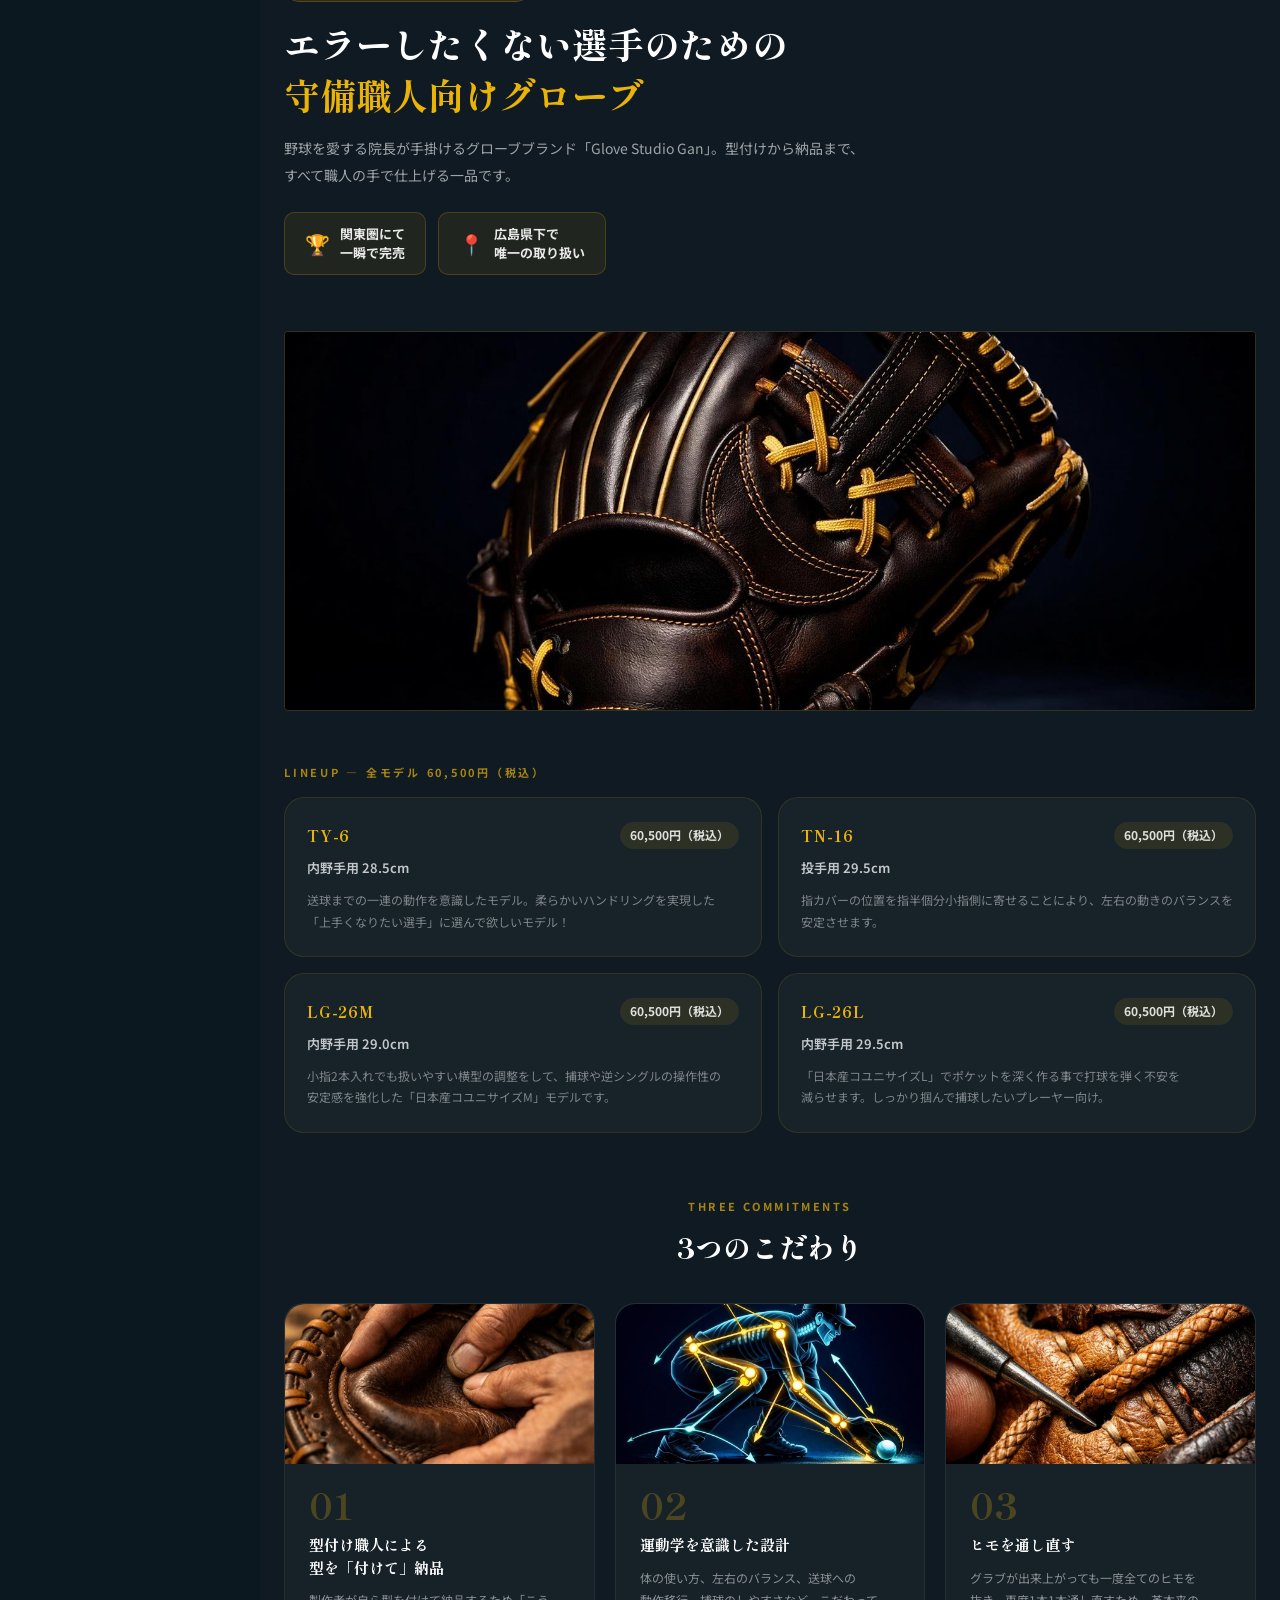
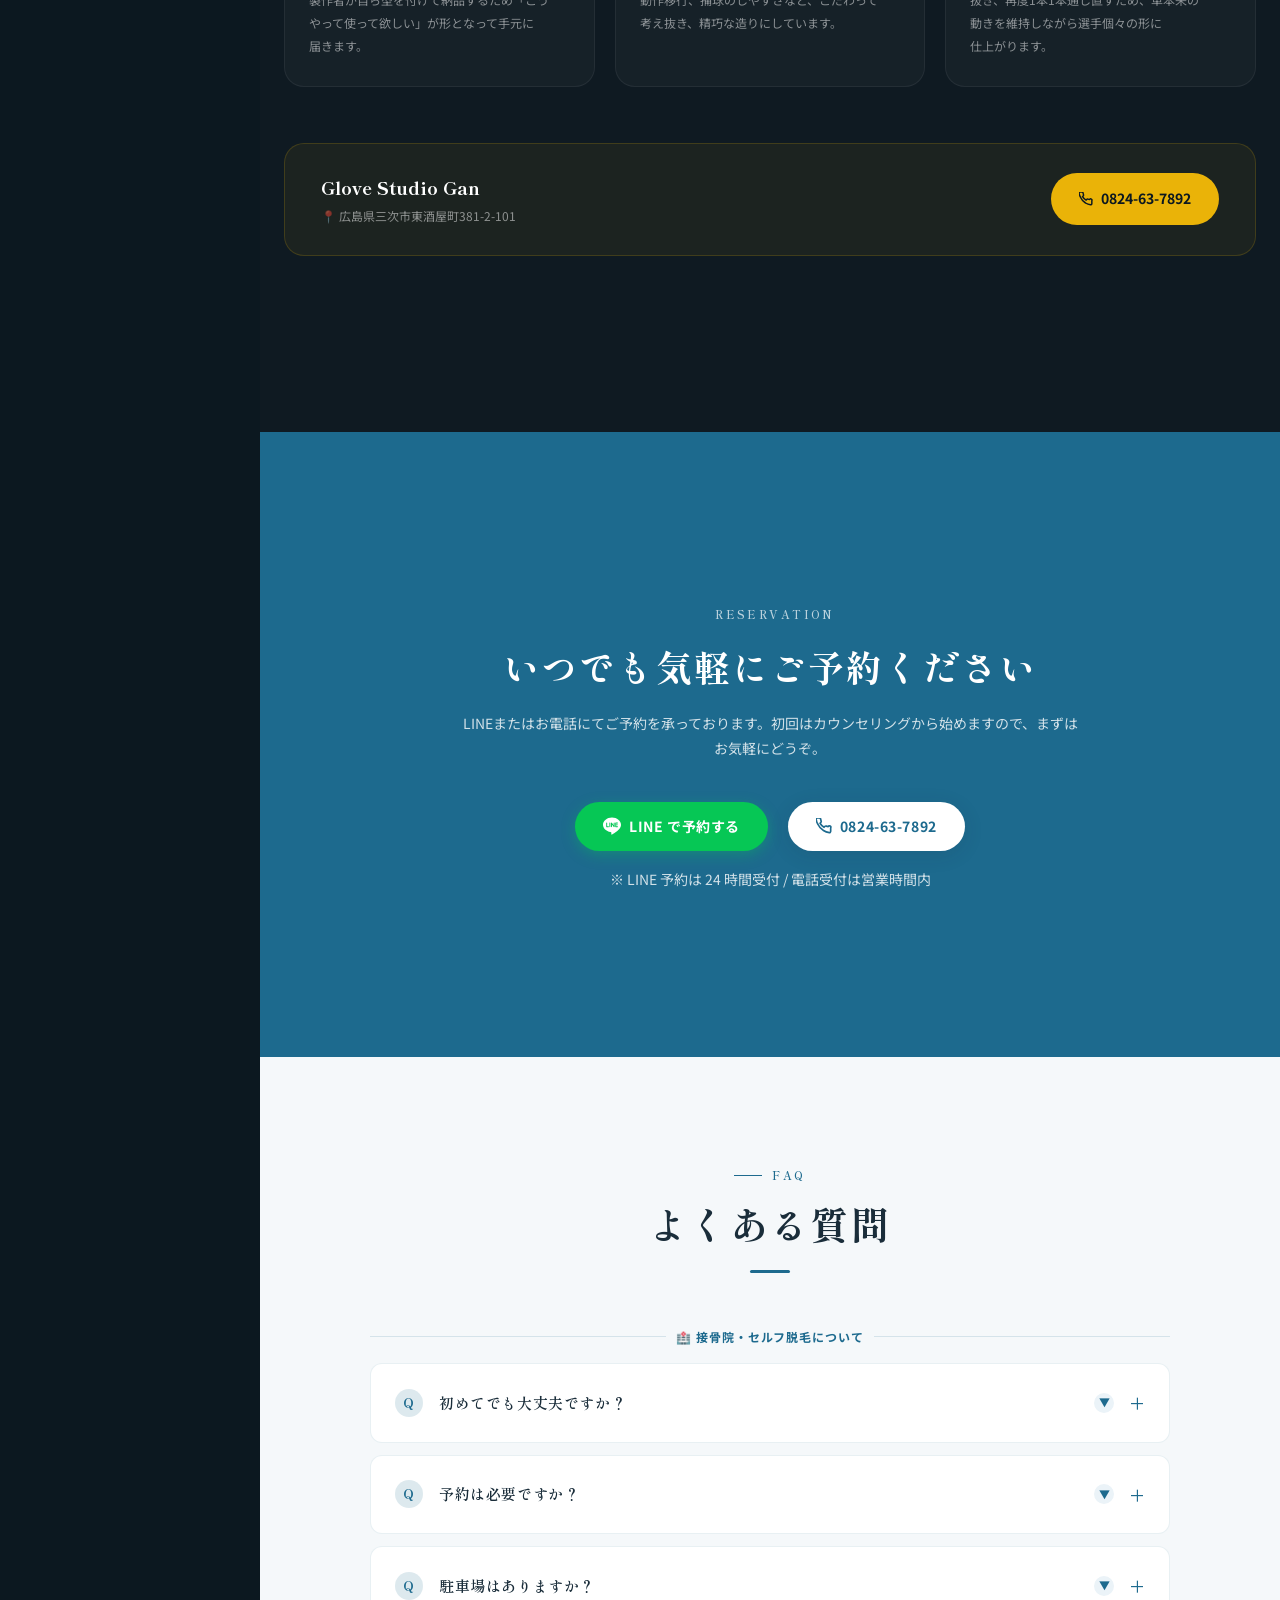
==== commit 1c97e4dd: "AIO polish: constrain lead/TOC/guide-article widths + accent border-top" ====
--- a/index.html
+++ b/index.html
@@ -1992,7 +1992,7 @@
 
     /* ===== TOC (目次) ===== */
     #toc { padding: 60px 0; background: var(--bg); }
-    .toc-nav { margin-top: 32px; background: var(--white); border-radius: var(--r-lg); padding: 32px 40px; box-shadow: var(--shadow-sm); border-left: 4px solid var(--accent); }
+    .toc-nav { max-width: 880px; margin: 32px auto 0; background: var(--white); border-radius: var(--r-lg); padding: 32px 40px; box-shadow: var(--shadow-sm); border-left: 4px solid var(--accent); }
     .toc-list { list-style: none; padding: 0; margin: 0; counter-reset: toc; column-count: 2; column-gap: 40px; }
     .toc-list li { counter-increment: toc; padding: 10px 0; border-bottom: 1px dashed rgba(29,106,142,0.15); font-size: 15px; break-inside: avoid; }
     .toc-list li::before { content: counter(toc, decimal-leading-zero) "."; color: var(--accent); font-weight: 700; margin-right: 10px; font-family: var(--font-display); }
@@ -2005,7 +2005,7 @@
 
     /* ===== Symptoms Guide (記事風) ===== */
     #symptoms-guide { padding: 80px 0; background: linear-gradient(180deg, var(--bg) 0%, var(--bg-2) 100%); }
-    .guide-article { background: var(--white); border-radius: var(--r-lg); padding: 40px 48px; margin-top: 32px; box-shadow: var(--shadow-sm); scroll-margin-top: 80px; }
+    .guide-article { max-width: 880px; margin-left: auto; margin-right: auto; background: var(--white); border-radius: var(--r-lg); padding: 40px 48px; margin-top: 32px; box-shadow: var(--shadow-sm); scroll-margin-top: 80px; border-top: 3px solid var(--accent); }
     .guide-article + .guide-article { margin-top: 24px; }
     .guide-heading { font-family: var(--font-display); font-size: clamp(20px, 2.4vw, 26px); color: var(--ink); margin: 0 0 20px; padding-bottom: 16px; border-bottom: 2px solid var(--accent-faded); line-height: 1.5; }
     .guide-subheading { font-family: var(--font-display); font-size: 17px; color: var(--accent); margin: 28px 0 12px; display: flex; align-items: center; gap: 10px; }
@@ -2156,7 +2156,7 @@
       <span class="section-label">GUIDE</span>
       <h2 class="section-title">症状別・お悩みガイド</h2>
       <div class="section-divider" style="margin: 20px auto 0;"></div>
-      <p class="section-lead">三次いわもと接骨院で対応している主な症状と、施術内容・期待できる効果・目安期間を解説します。ご自身のお悩みに近い項目からお読みください。</p>
+      <p class="section-lead" style="max-width:640px;margin:24px auto 0;">三次いわもと接骨院で対応している主な症状と、施術内容・期待できる効果・目安期間を解説します。ご自身のお悩みに近い項目からお読みください。</p>
     </div>
 
     <article class="guide-article reveal" id="guide-pelvis">
